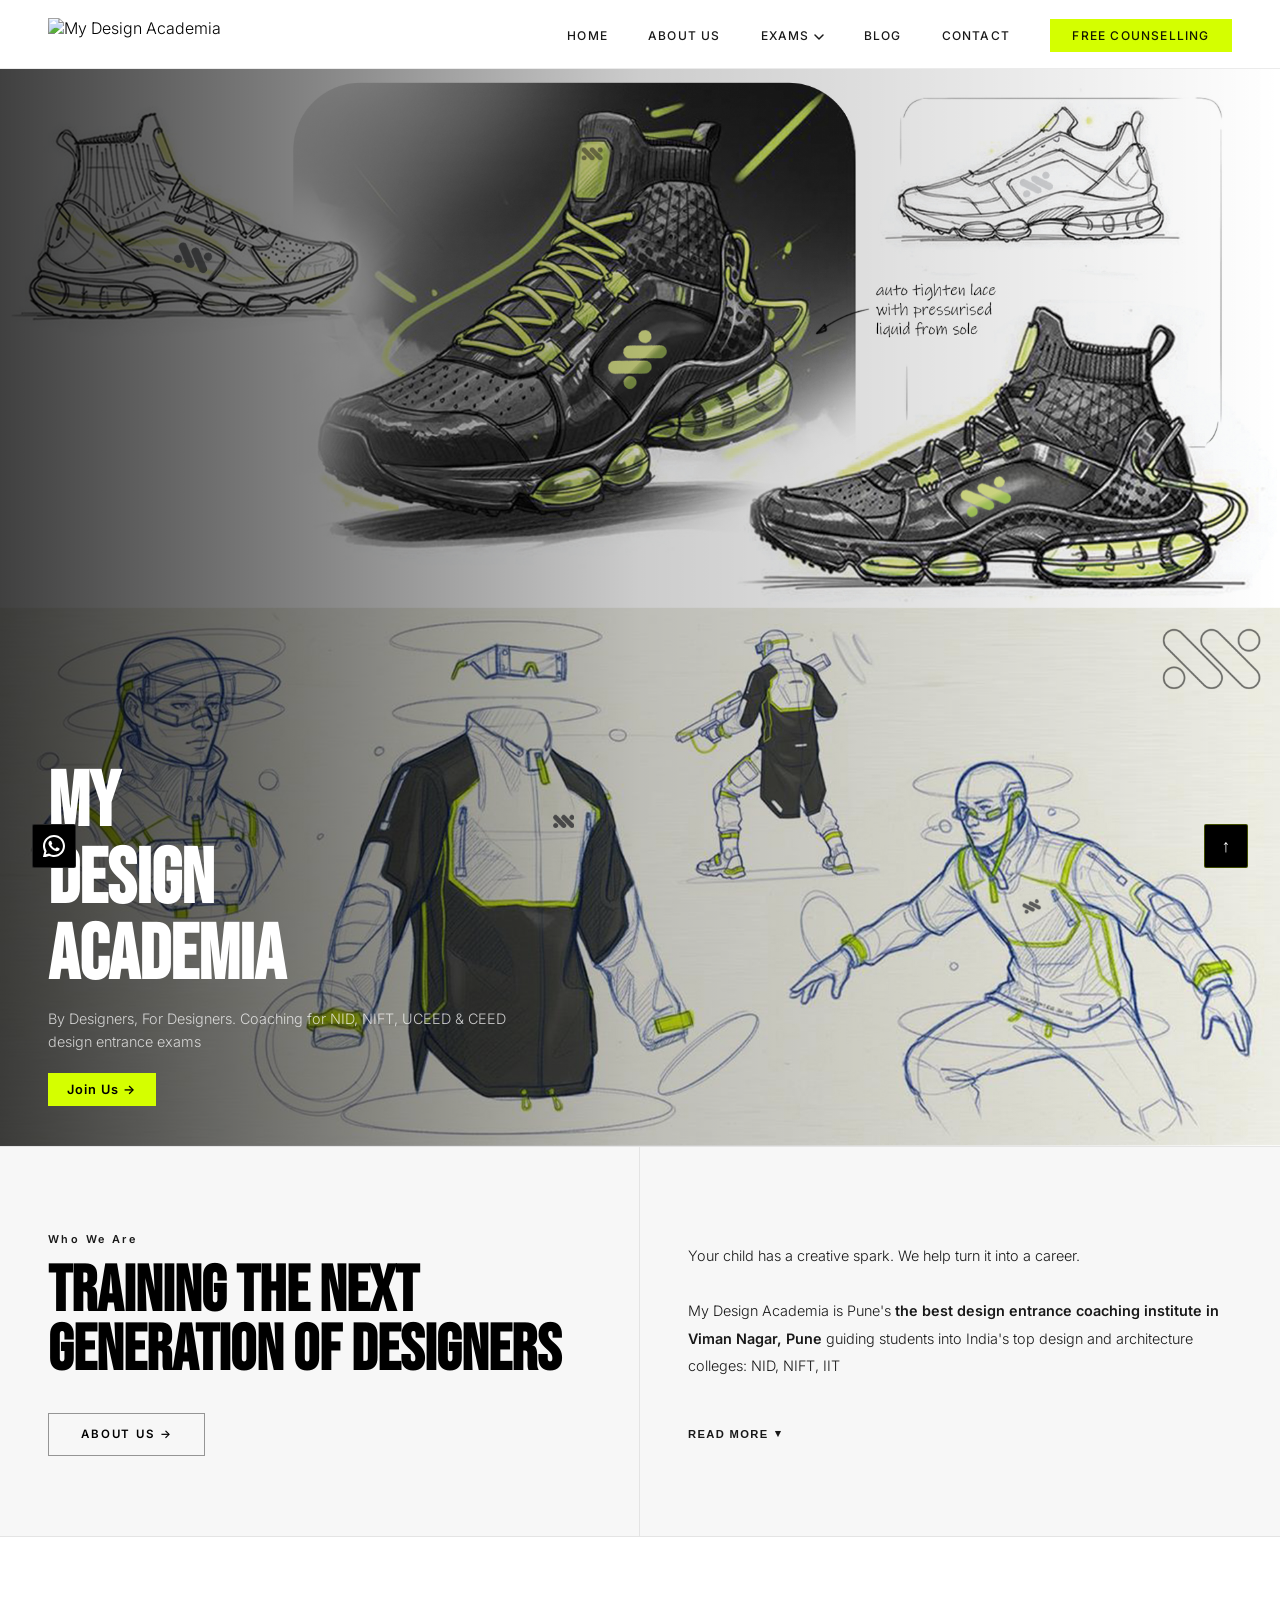
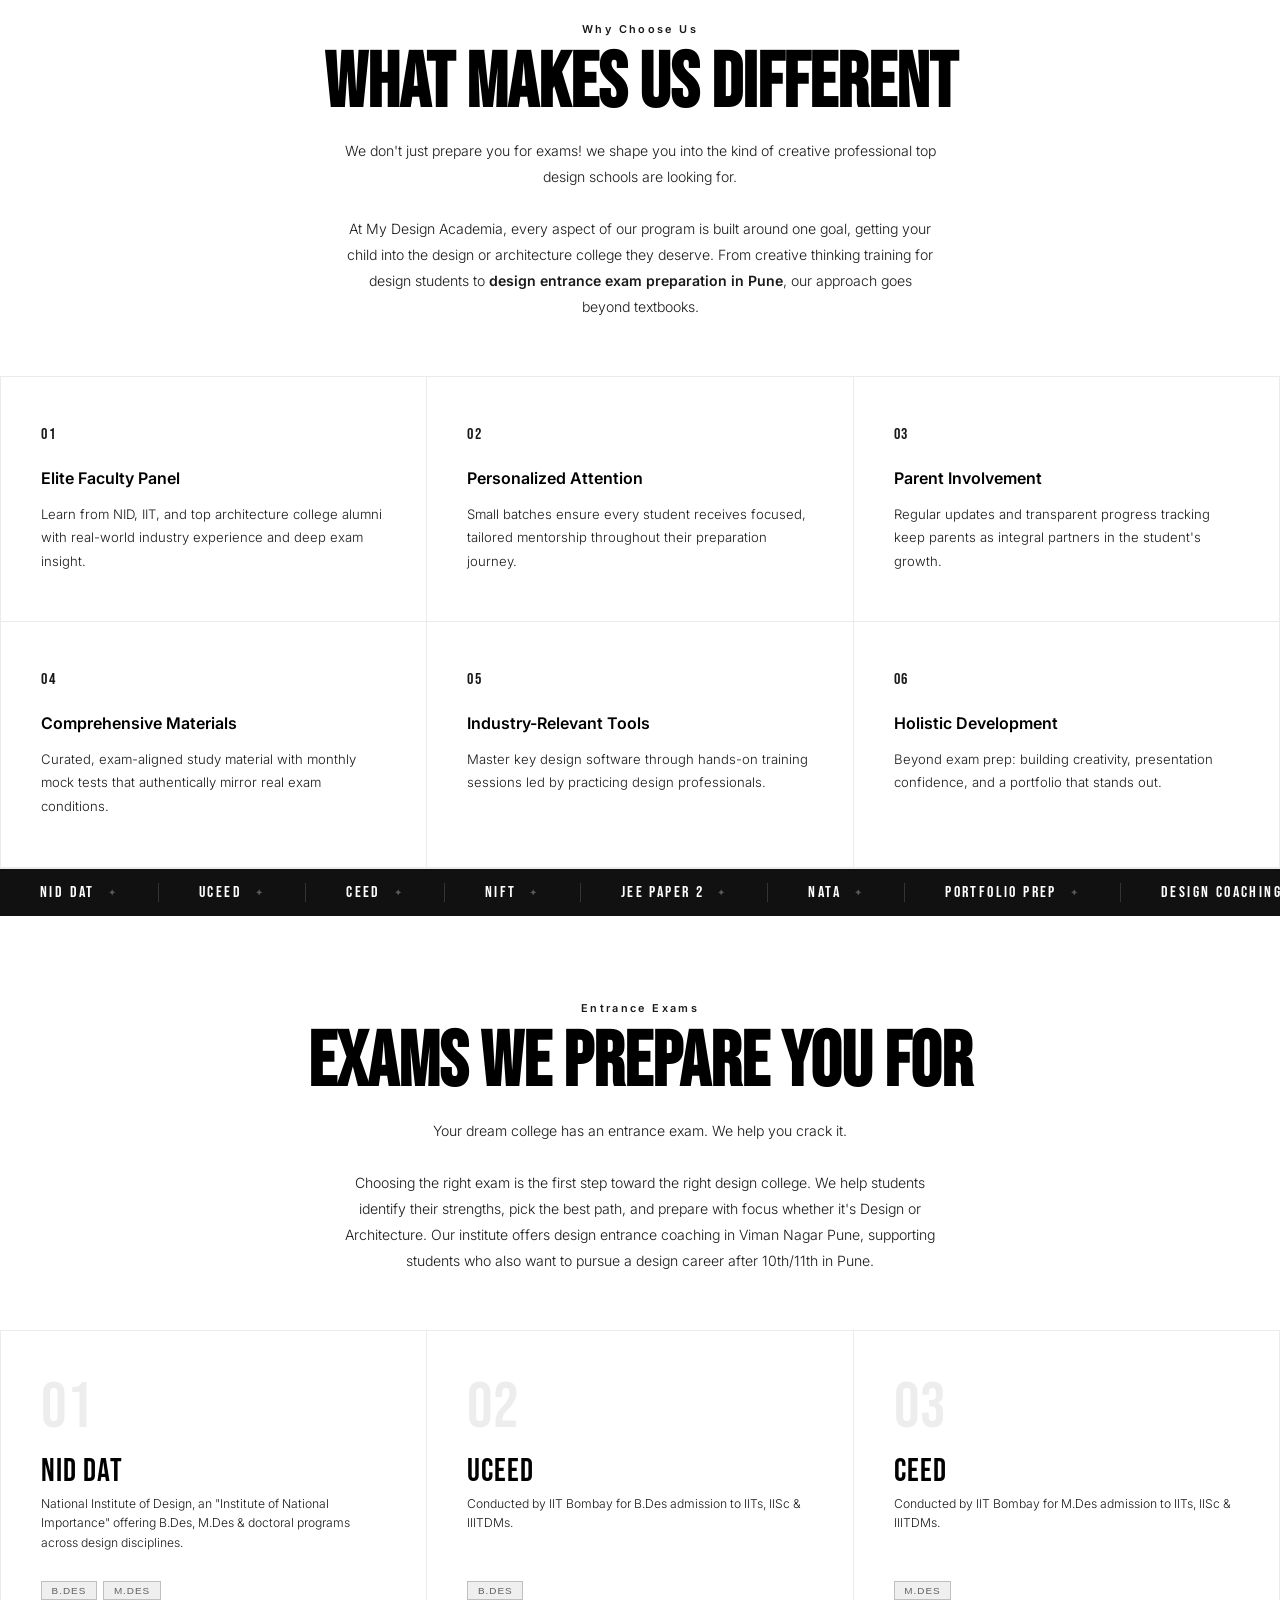
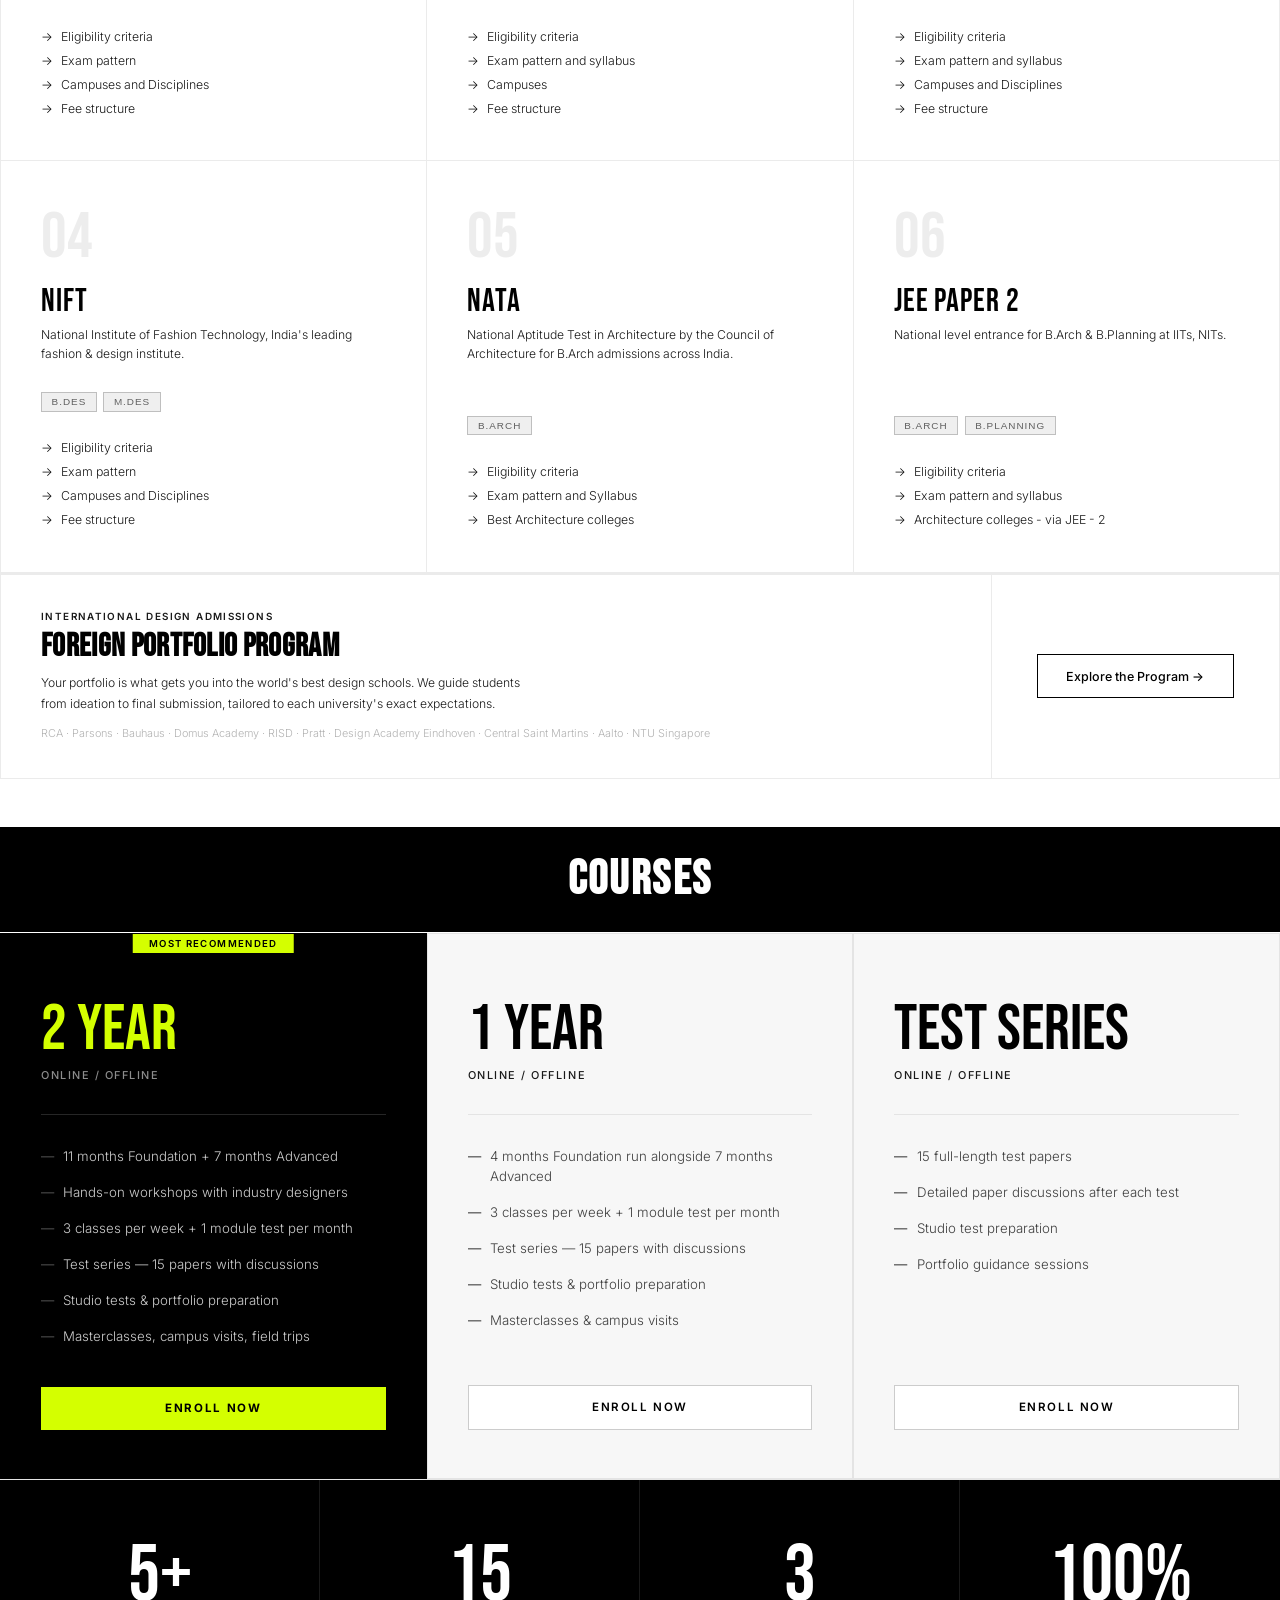
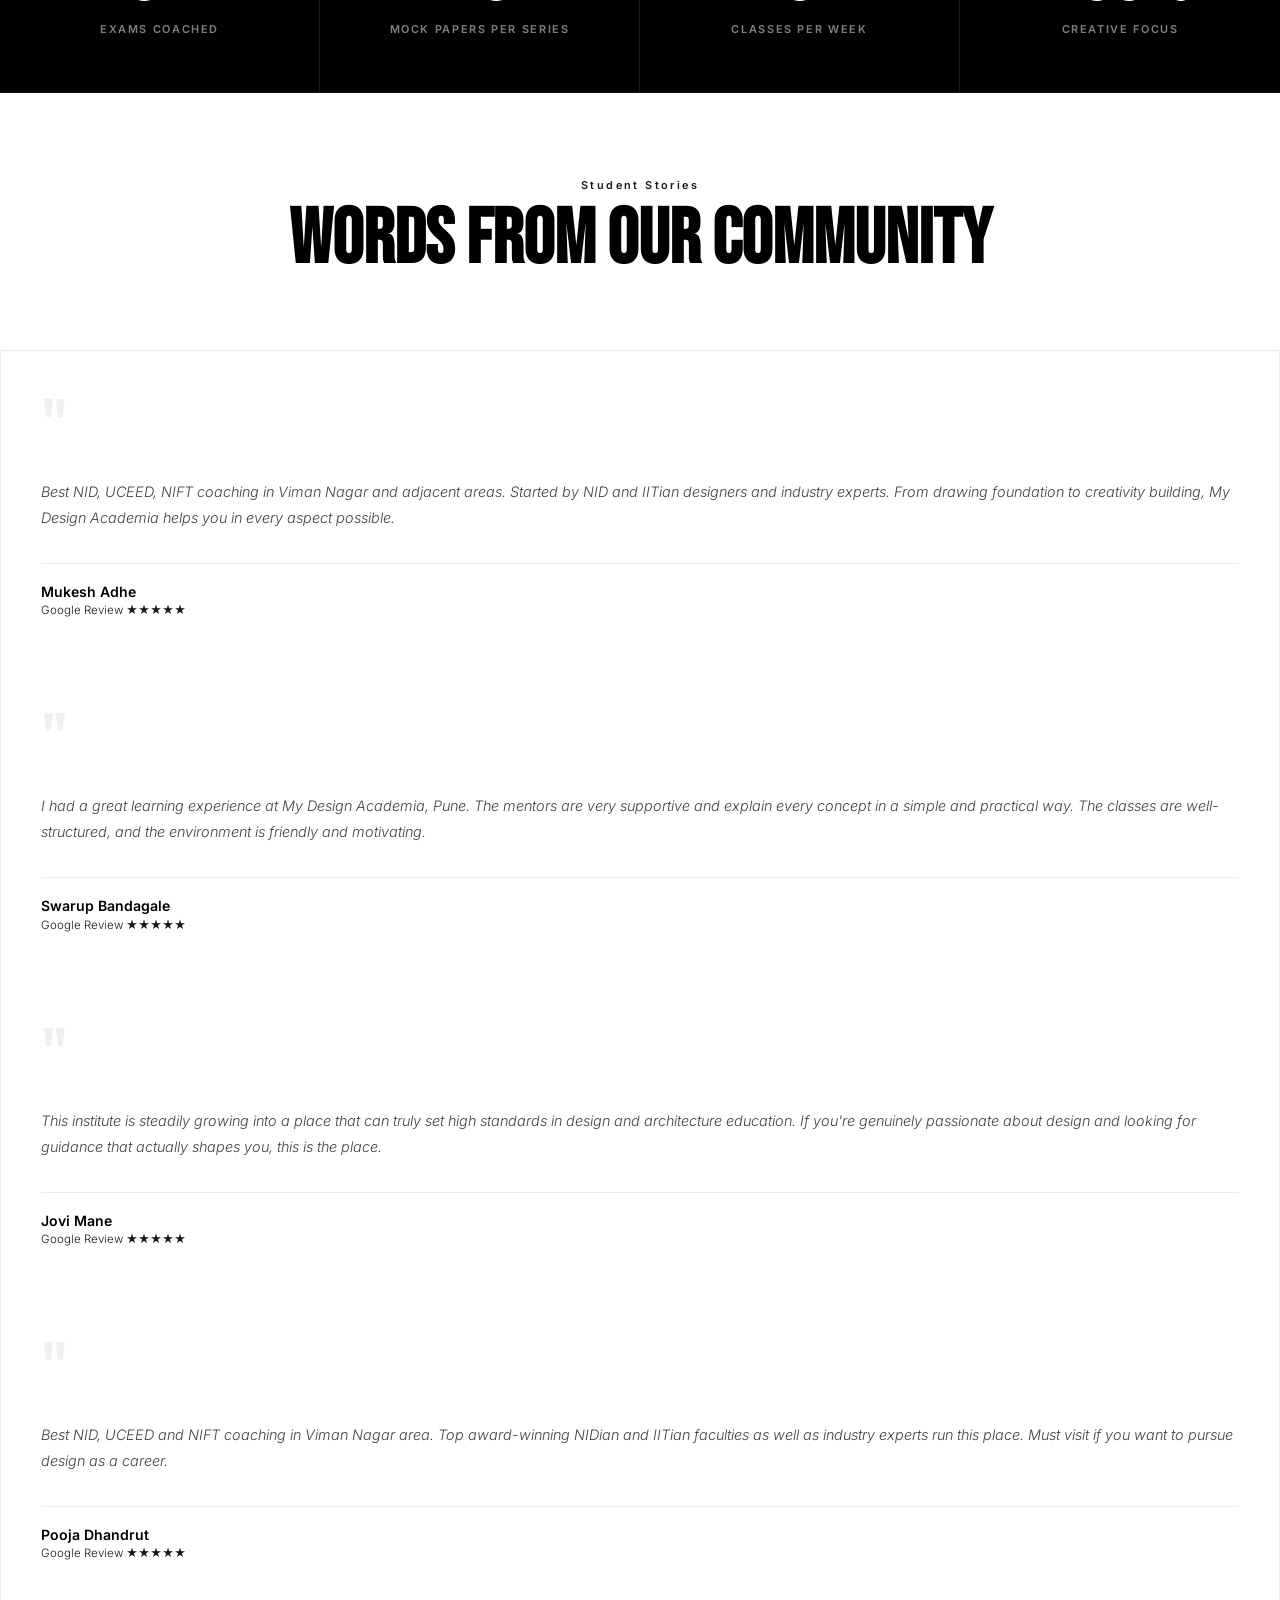
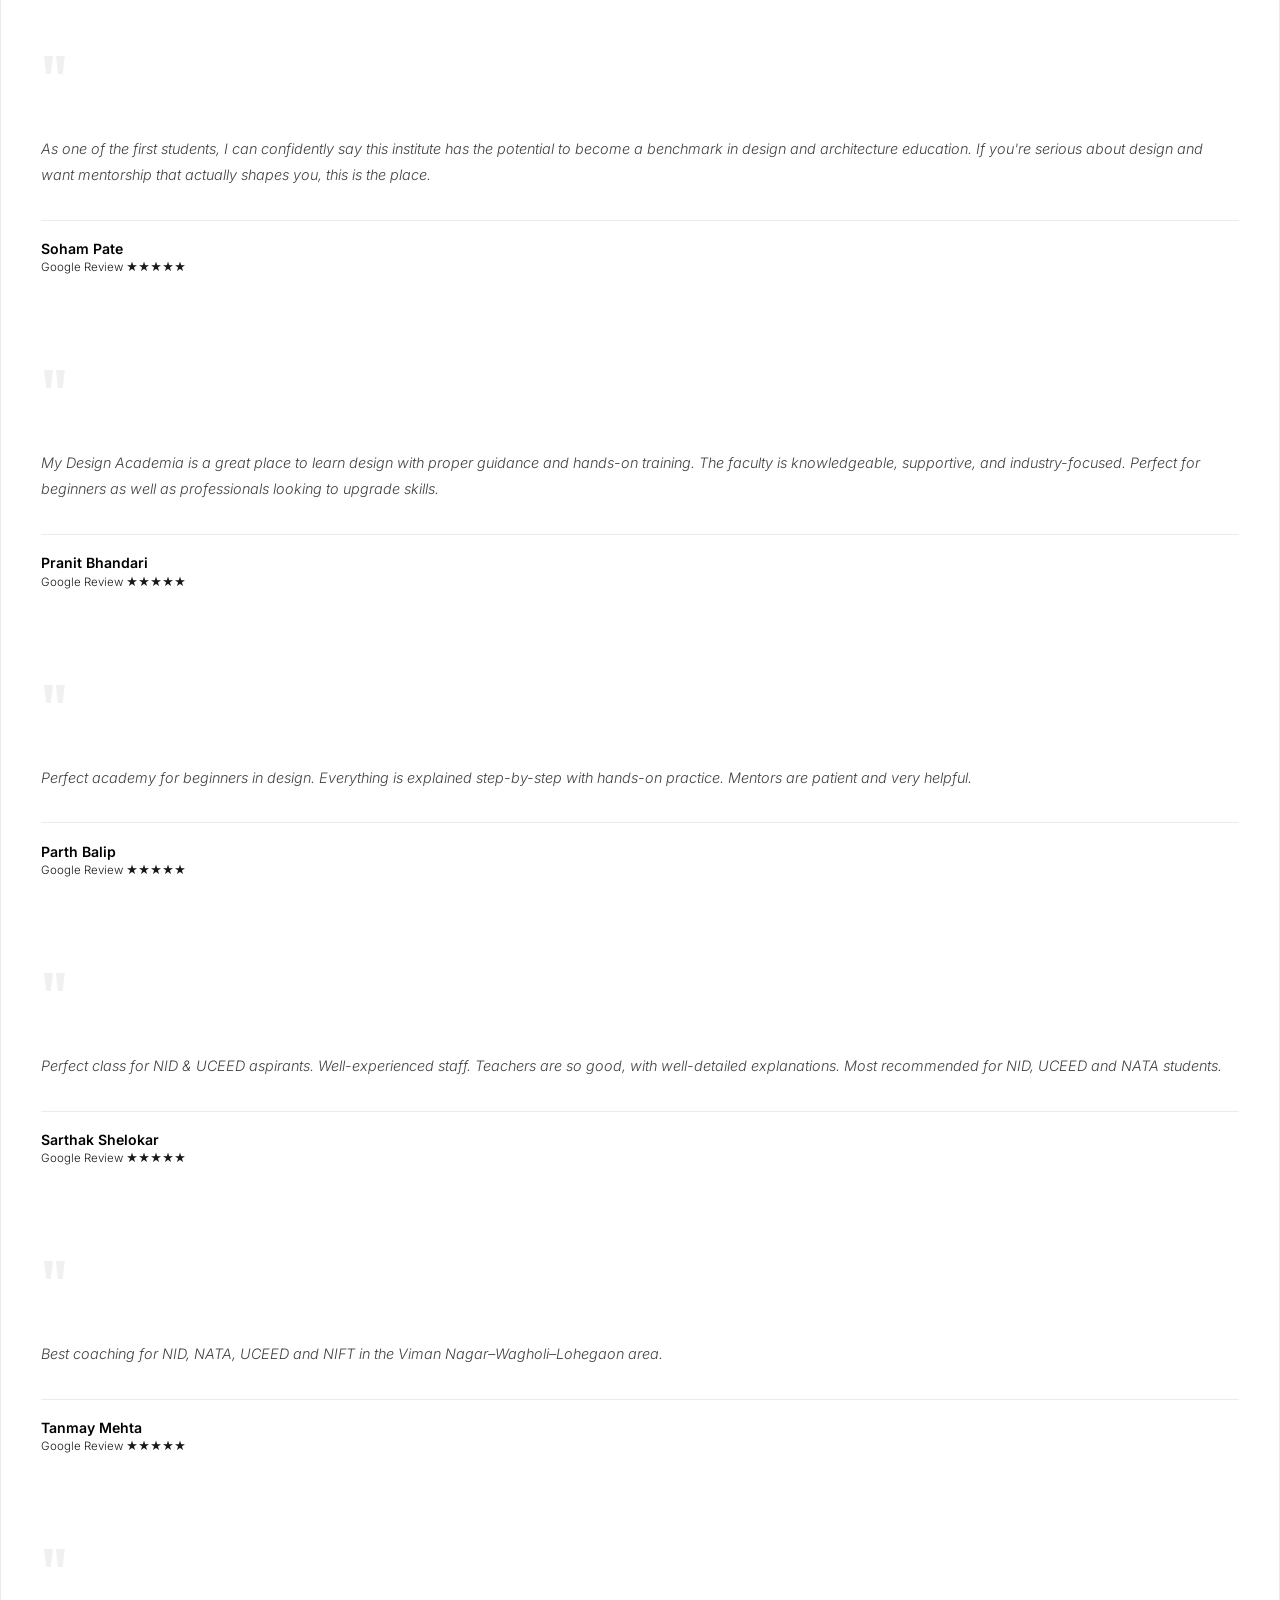
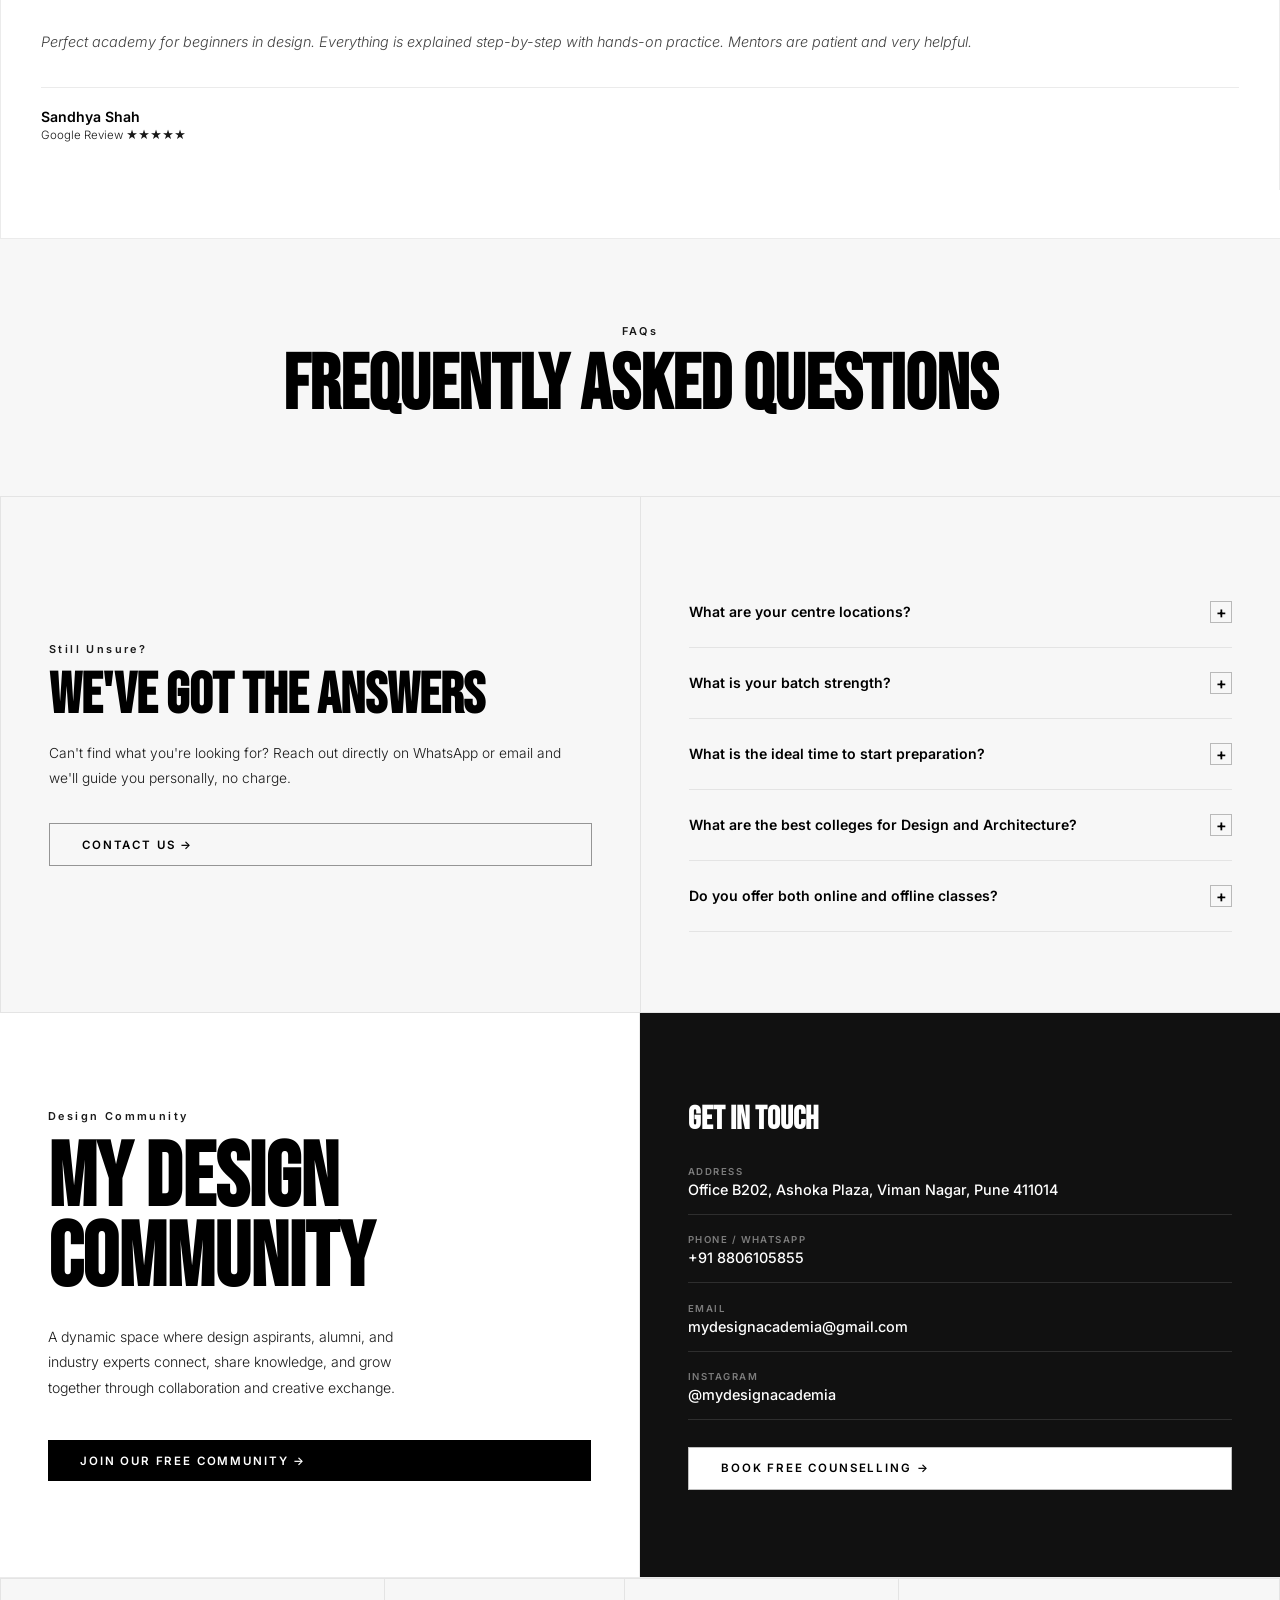
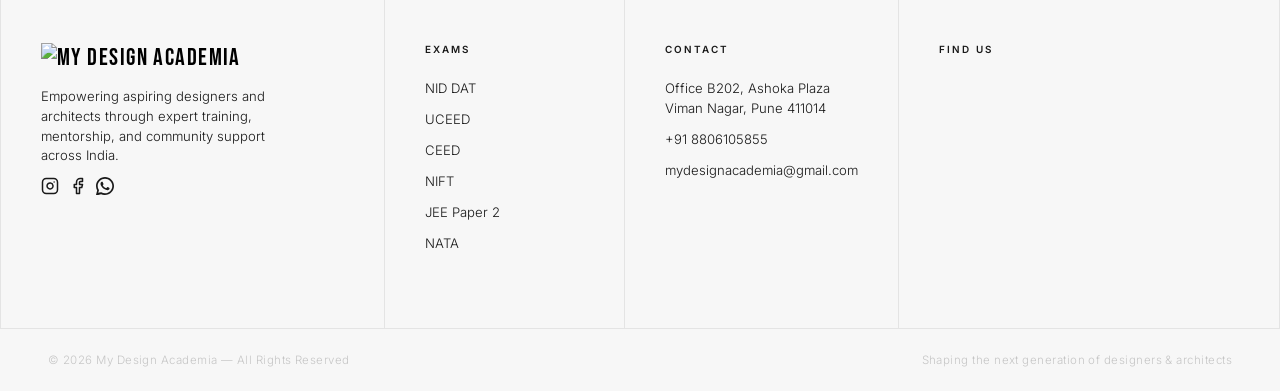
==== index.html @ 57989cbd "index page up" ====
<!doctype html>
<html lang="en">
  <head>
    <meta charset="UTF-8" />
    <meta name="viewport" content="width=device-width, initial-scale=1.0" />
    <title>My Design Academia</title>
    <link
      href="https://fonts.googleapis.com/css2?family=Bebas+Neue&family=Inter:wght@300;400;500;600&display=swap"
      rel="stylesheet"
    />
    <link rel="stylesheet" href="css/style.css?v=2" />
    <link
      rel="stylesheet"
      href="https://cdnjs.cloudflare.com/ajax/libs/Swiper/11.0.5/swiper-bundle.min.css"
    />
    <link rel="icon" href="favicon.ico" />
  </head>
  <body>
    <div id="header"></div>

    <div class="swiper mySwiper">
      <div class="swiper-overlay">
        <h2 class="slide-title">MY<br />DESIGN<br />ACADEMIA</h2>
        <p class="slide-desc">
          By Designers, For Designers. Coaching for NID, NIFT, UCEED & CEED
          design entrance exams
        </p>
        <a class="slide-link" href="contactus.html">Join Us →</a>
      </div>

      <div class="swiper-wrapper">
        <div class="swiper-slide">
          <img src="assets/images/sketches1.jpeg" alt="Slide 1" />
        </div>

        <div class="swiper-slide">
          <img src="assets/images/sketches2.jpeg" alt="Slide 2" />
        </div>

        <!-- <div class="swiper-slide">
        <img src="assets/images/Slide3.jpeg" alt="Slide 3" />
      </div>

      <div class="swiper-slide">
        <img src="assets/images/slider-1.png" alt="Slide 4" />
      </div>  -->
      </div>
    </div>
    <!-- ABOUT -->
    <div class="about-strip r">
      <div class="about-left">
        <span class="label">Who We Are</span>
        <h2>TRAINING THE NEXT GENERATION OF DESIGNERS</h2>
        <a class="btn btn-outline" href="about_us.html">About Us →</a>
      </div>
      <div class="about-right">
        <p>
          Your child has a creative spark. We help turn it into a career.<br /><br />
          My Design Academia is Pune's
          <b> the best design entrance coaching institute in Viman Nagar, Pune</b>
          guiding students into India's top design and architecture colleges:
          NID, NIFT, IIT
        </p>
        <div class="uc-collapse-body" id="index-about">
          <p>
            We understand that choosing a design career can feel confusing for
            both students and parents. That's why our training combines design
            aptitude training, sketching classes for design entrance, and
            creative thinking development, helping students build the confidence
            and skills required for top design colleges. Along with exam
            preparation, we also provide
            <b>portfolio preparation for design colleges</b> and personalized
            guidance to help students shape a successful design career.<br /><br />
            Our faculty are alumni who have personally cracked these exams and
            gone on to build real careers in the design industry. They don't
            just teach, they mentor, guide, and prepare your child for
            everything these exams demand.<br /><br />
          </p>
          <div class="about-bullets">
            <div class="about-bullet">
              Small batches for personalized guidance
            </div>
            <div class="about-bullet">
              Regular parent updates &amp; involvement
            </div>
            <div class="about-bullet">
              Campus visits, masterclasses &amp; field trips
            </div>
          </div>
        </div>
        <button
          class="uc-read-more-btn"
          onclick="indexToggle('index-about', this)"
        >
          Read More <span class="uc-arrow">▾</span>
        </button>
      </div>
    </div>

    <!-- WHY US -->
    <section id="why">
      <div class="sec-header r">
        <span class="label">Why Choose Us</span>
        <h2>WHAT MAKES US DIFFERENT</h2>
        <p>
          We don't just prepare you for exams! we shape you into the kind of
          creative professional top design schools are looking for.<br /><br />
          At My Design Academia, every aspect of our program is built around one
          goal, getting your child into the design or architecture college they
          deserve. From creative thinking training for design students to
          <b>design entrance exam preparation in Pune</b>, our approach goes
          beyond textbooks.
        </p>
      </div>

      <div class="why-grid r">
        <div class="why-item">
          <div class="why-num">01</div>
          <div class="why-title">Elite Faculty Panel</div>
          <div class="why-desc">
            Learn from NID, IIT, and top architecture college alumni with
            real-world industry experience and deep exam insight.
          </div>
        </div>
        <div class="why-item">
          <div class="why-num">02</div>
          <div class="why-title">Personalized Attention</div>
          <div class="why-desc">
            Small batches ensure every student receives focused, tailored
            mentorship throughout their preparation journey.
          </div>
        </div>
        <div class="why-item">
          <div class="why-num">03</div>
          <div class="why-title">Parent Involvement</div>
          <div class="why-desc">
            Regular updates and transparent progress tracking keep parents as
            integral partners in the student's growth.
          </div>
        </div>
        <div class="why-item">
          <div class="why-num">04</div>
          <div class="why-title">Comprehensive Materials</div>
          <div class="why-desc">
            Curated, exam-aligned study material with monthly mock tests that
            authentically mirror real exam conditions.
          </div>
        </div>
        <div class="why-item">
          <div class="why-num">05</div>
          <div class="why-title">Industry-Relevant Tools</div>
          <div class="why-desc">
            Master key design software through hands-on training sessions led by
            practicing design professionals.
          </div>
        </div>
        <div class="why-item">
          <div class="why-num">06</div>
          <div class="why-title">Holistic Development</div>
          <div class="why-desc">
            Beyond exam prep: building creativity, presentation confidence, and
            a portfolio that stands out.
          </div>
        </div>
      </div>
    </section>

    <!-- MARQUEE -->
    <div class="marquee-wrap">
      <div class="marquee-track">
        <div class="marquee-item">NID DAT <span>✦</span></div>
        <div class="marquee-item">UCEED <span>✦</span></div>
        <div class="marquee-item">CEED <span>✦</span></div>
        <div class="marquee-item">NIFT <span>✦</span></div>
        <div class="marquee-item">JEE PAPER 2 <span>✦</span></div>
        <div class="marquee-item">NATA <span>✦</span></div>
        <div class="marquee-item">PORTFOLIO PREP <span>✦</span></div>
        <div class="marquee-item">DESIGN COACHING <span>✦</span></div>
        <div class="marquee-item">NID DAT <span>✦</span></div>
        <div class="marquee-item">UCEED <span>✦</span></div>
        <div class="marquee-item">CEED <span>✦</span></div>
        <div class="marquee-item">NIFT <span>✦</span></div>
        <div class="marquee-item">JEE PAPER 2 <span>✦</span></div>
        <div class="marquee-item">NATA <span>✦</span></div>
        <div class="marquee-item">PORTFOLIO PREP <span>✦</span></div>
        <div class="marquee-item">DESIGN COACHING <span>✦</span></div>
      </div>
    </div>

    <!-- EXAMS -->
    <section id="exams">
      <div class="sec-header r">
        <span class="label">Entrance Exams</span>
        <h2>EXAMS WE PREPARE YOU FOR</h2>
        <p>
          Your dream college has an entrance exam. We help you crack it.
          <br /><br />
          Choosing the right exam is the first step toward the right design
          college. We help students identify their strengths, pick the best
          path, and prepare with focus whether it's Design or Architecture. Our
          institute offers design entrance coaching in Viman Nagar Pune,
          supporting students who also want to pursue a design career after
          10th/11th in Pune.
        </p>
      </div>

      <div class="exams-grid r">
        <a href="nid.html" class="exam-card">
          <div class="exam-num">01</div>
          <div class="exam-name">NID DAT</div>
          <div class="exam-full">
            National Institute of Design, an "Institute of National Importance"
            offering B.Des, M.Des &amp; doctoral programs across design
            disciplines.
          </div>
          <div class="exam-tags">
            <button
              id="btn-nid-bdes"
              class="exam-tag"
              onclick="goToNIDBDes(event)"
            >
              B.Des
            </button>
            <button
              id="btn-nid-mdes"
              class="exam-tag"
              onclick="goToNIDMDes(event)"
            >
              M.Des
            </button>
          </div>
          <div class="exam-links">
            <span class="exam-link">Eligibility criteria</span>
            <span class="exam-link">Exam pattern</span>
            <span class="exam-link">Campuses and Disciplines</span>
            <span class="exam-link">Fee structure</span>
          </div>
        </a>

        <a href="uceed.html" class="exam-card">
          <div class="exam-num">02</div>
          <div class="exam-name">UCEED</div>
          <div class="exam-full">
            Conducted by IIT Bombay for B.Des admission to IITs, IISc &amp;
            IIITDMs.
          </div>
          <div class="exam-tags">
            <!-- <button id="btn-uceed" class="exam-tag" onclick="goToUCEED(event)">
              UCEED
            </button> -->
            <button
              id="btn-uceed-bdes"
              class="exam-tag"
              onclick="goToUCEEDBDes(event)"
            >
              B.Des
            </button>
          </div>
          <div class="exam-links">
            <span class="exam-link">Eligibility criteria</span>
            <span class="exam-link">Exam pattern and syllabus</span>
            <span class="exam-link">Campuses</span>
            <span class="exam-link">Fee structure</span>
          </div>
        </a>

        <a href="ceed.html" class="exam-card">
          <div class="exam-num">03</div>
          <div class="exam-name">CEED</div>
          <div class="exam-full">
            Conducted by IIT Bombay for M.Des admission to IITs, IISc &amp;
            IIITDMs.
          </div>
          <div class="exam-tags">
            <!-- <button id="btn-ceed" class="exam-tag" onclick="goToCEED(event)">
              CEED
            </button> -->
            <button
              id="btn-ceed-mdes"
              class="exam-tag"
              onclick="goToCEEDMDes(event)"
            >
              M.Des
            </button>
          </div>
          <div class="exam-links">
            <span class="exam-link">Eligibility criteria</span>
            <span class="exam-link">Exam pattern and syllabus</span>
            <span class="exam-link">Campuses and Disciplines</span>
            <span class="exam-link">Fee structure</span>
          </div>
        </a>

        <a href="nift.html" class="exam-card">
          <div class="exam-num">04</div>
          <div class="exam-name">NIFT</div>
          <div class="exam-full">
            National Institute of Fashion Technology, India's leading fashion
            &amp; design institute.
          </div>
          <div class="exam-tags">
            <button
              id="btn-nift-bdes"
              class="exam-tag"
              onclick="goToNIFTBDes(event)"
            >
              B.Des
            </button>
            <button
              id="btn-nift-mdes"
              class="exam-tag"
              onclick="goToNIFTMDes(event)"
            >
              M.Des
            </button>
          </div>
          <div class="exam-links">
            <span class="exam-link">Eligibility criteria</span>
            <span class="exam-link">Exam pattern</span>
            <span class="exam-link">Campuses and Disciplines</span>
            <span class="exam-link">Fee structure</span>
          </div>
        </a>

        <a href="nata.html" class="exam-card">
          <div class="exam-num">05</div>
          <div class="exam-name">NATA</div>
          <div class="exam-full">
            National Aptitude Test in Architecture by the Council of
            Architecture for B.Arch admissions across India.
          </div>
          <div class="exam-tags">
            <button
              id="btn-nata-barch"
              class="exam-tag"
              onclick="goToNATABArch(event)"
            >
              B.Arch
            </button>
            <!-- <button id="btn-nata-coa" class="exam-tag" onclick="goToCOA(event)">
              Council of Architecture
            </button> -->
          </div>
          <div class="exam-links">
            <span class="exam-link">Eligibility criteria</span>
            <span class="exam-link">Exam pattern and Syllabus</span>
            <span class="exam-link">Best Architecture colleges</span>
          </div>
        </a>

        <a href="jee.html" class="exam-card">
          <div class="exam-num">06</div>
          <div class="exam-name">JEE PAPER 2</div>
          <div class="exam-full">
            National level entrance for B.Arch &amp; B.Planning at IITs, NITs.
          </div>
          <div class="exam-tags">
            <button
              id="btn-jee-barch"
              class="exam-tag"
              onclick="goToJEEBArch(event)"
            >
              B.Arch
            </button>
            <button
              id="btn-jee-bplanning"
              class="exam-tag"
              onclick="goToJEEBPlanning(event)"
            >
              B.Planning
            </button>
            <!-- <button
              id="btn-jee-colleges"
              class="exam-tag"
              onclick="goToJEE(event)"
            >
              IITs &amp; NITs
            </button> -->
          </div>
          <div class="exam-links">
            <span class="exam-link">Eligibility criteria</span>
            <span class="exam-link">Exam pattern and syllabus</span>
            <span class="exam-link">Architecture colleges - via JEE - 2</span>
          </div>
        </a>
      </div>
    </section>

    <!-- FOREIGN COLLEGES STRIP -->
    <div class="fc-strip r">
      <div class="fc-strip-inner">
        <div class="fc-strip-left">
          <span class="fc-eyebrow">International Design Admissions</span>
          <h3 class="fc-heading">Foreign Portfolio Program</h3>
          <p class="fc-body">
            Your portfolio is what gets you into the world's best design
            schools. We guide students from ideation to final submission,
            tailored to each university's exact expectations.
          </p>
          <p class="fc-dest-list">
            RCA · Parsons · Bauhaus · Domus Academy · RISD · Pratt · Design
            Academy Eindhoven · Central Saint Martins · Aalto · NTU Singapore
          </p>
        </div>
        <div class="fc-strip-right">
          <a class="fc-cta" href="fp.html"
            ><span>Explore the Program →</span></a
          >
        </div>
      </div>
    </div>

    <!-- COURSES -->
    <div class="courses-section-placeholder"></div>

    <!-- STATS BAR -->
    <div class="stats-bar r">
      <div class="stat-item">
        <span class="stat-num">5+</span
        ><span class="stat-label">Exams Coached</span>
      </div>
      <div class="stat-item">
        <span class="stat-num">15</span
        ><span class="stat-label">Mock Papers Per Series</span>
      </div>
      <div class="stat-item">
        <span class="stat-num">3</span
        ><span class="stat-label">Classes Per Week</span>
      </div>
      <div class="stat-item">
        <span class="stat-num">100%</span
        ><span class="stat-label">Creative Focus</span>
      </div>
    </div>

    <!-- TESTIMONIALS -->
    <section class="testimonials">
      <div class="sec-header r">
        <span class="label">Student Stories</span>
        <h2>WORDS FROM OUR COMMUNITY</h2>
      </div>
      <div class="swiper testimonialsSwiper">
        <div class="swiper-wrapper">
          <div class="swiper-slide">
            <div class="tcard">
              <div class="tcard-quote">"</div>
              <p class="tcard-text">
                Best NID, UCEED, NIFT coaching in Viman Nagar and adjacent
                areas. Started by NID and IITian designers and industry experts.
                From drawing foundation to creativity building, My Design
                Academia helps you in every aspect possible.
              </p>
              <div class="tcard-author">
                <div class="tcard-name">Mukesh Adhe</div>
                <div class="tcard-role">Google Review ★★★★★</div>
              </div>
            </div>
          </div>
          <div class="swiper-slide">
            <div class="tcard">
              <div class="tcard-quote">"</div>
              <p class="tcard-text">
                I had a great learning experience at My Design Academia, Pune.
                The mentors are very supportive and explain every concept in a
                simple and practical way. The classes are well-structured, and
                the environment is friendly and motivating.
              </p>
              <div class="tcard-author">
                <div class="tcard-name">Swarup Bandagale</div>
                <div class="tcard-role">Google Review ★★★★★</div>
              </div>
            </div>
          </div>
          <div class="swiper-slide">
            <div class="tcard">
              <div class="tcard-quote">"</div>
              <p class="tcard-text">
                This institute is steadily growing into a place that can truly
                set high standards in design and architecture education. If
                you're genuinely passionate about design and looking for
                guidance that actually shapes you, this is the place.
              </p>
              <div class="tcard-author">
                <div class="tcard-name">Jovi Mane</div>
                <div class="tcard-role">Google Review ★★★★★</div>
              </div>
            </div>
          </div>
          <div class="swiper-slide">
            <div class="tcard">
              <div class="tcard-quote">"</div>
              <p class="tcard-text">
                Best NID, UCEED and NIFT coaching in Viman Nagar area. Top
                award-winning NIDian and IITian faculties as well as industry
                experts run this place. Must visit if you want to pursue design
                as a career.
              </p>
              <div class="tcard-author">
                <div class="tcard-name">Pooja Dhandrut</div>
                <div class="tcard-role">Google Review ★★★★★</div>
              </div>
            </div>
          </div>
          <div class="swiper-slide">
            <div class="tcard">
              <div class="tcard-quote">"</div>
              <p class="tcard-text">
                As one of the first students, I can confidently say this
                institute has the potential to become a benchmark in design and
                architecture education. If you're serious about design and want
                mentorship that actually shapes you, this is the place.
              </p>
              <div class="tcard-author">
                <div class="tcard-name">Soham Pate</div>
                <div class="tcard-role">Google Review ★★★★★</div>
              </div>
            </div>
          </div>
          <div class="swiper-slide">
            <div class="tcard">
              <div class="tcard-quote">"</div>
              <p class="tcard-text">
                My Design Academia is a great place to learn design with proper
                guidance and hands-on training. The faculty is knowledgeable,
                supportive, and industry-focused. Perfect for beginners as well
                as professionals looking to upgrade skills.
              </p>
              <div class="tcard-author">
                <div class="tcard-name">Pranit Bhandari</div>
                <div class="tcard-role">Google Review ★★★★★</div>
              </div>
            </div>
          </div>
          <div class="swiper-slide">
            <div class="tcard">
              <div class="tcard-quote">"</div>
              <p class="tcard-text">
                Perfect academy for beginners in design. Everything is explained
                step-by-step with hands-on practice. Mentors are patient and
                very helpful.
              </p>
              <div class="tcard-author">
                <div class="tcard-name">Parth Balip</div>
                <div class="tcard-role">Google Review ★★★★★</div>
              </div>
            </div>
          </div>
          <div class="swiper-slide">
            <div class="tcard">
              <div class="tcard-quote">"</div>
              <p class="tcard-text">
                Perfect class for NID &amp; UCEED aspirants. Well-experienced
                staff. Teachers are so good, with well-detailed explanations.
                Most recommended for NID, UCEED and NATA students.
              </p>
              <div class="tcard-author">
                <div class="tcard-name">Sarthak Shelokar</div>
                <div class="tcard-role">Google Review ★★★★★</div>
              </div>
            </div>
          </div>
          <div class="swiper-slide">
            <div class="tcard">
              <div class="tcard-quote">"</div>
              <p class="tcard-text">
                Best coaching for NID, NATA, UCEED and NIFT in the Viman
                Nagar–Wagholi–Lohegaon area.
              </p>
              <div class="tcard-author">
                <div class="tcard-name">Tanmay Mehta</div>
                <div class="tcard-role">Google Review ★★★★★</div>
              </div>
            </div>
          </div>
          <div class="swiper-slide">
            <div class="tcard">
              <div class="tcard-quote">"</div>
              <p class="tcard-text">
                Perfect academy for beginners in design. Everything is explained
                step-by-step with hands-on practice. Mentors are patient and
                very helpful.
              </p>
              <div class="tcard-author">
                <div class="tcard-name">Sandhya Shah</div>
                <div class="tcard-role">Google Review ★★★★★</div>
              </div>
            </div>
          </div>
        </div>
        <div class="swiper-pagination testimonials-pagination"></div>
      </div>
    </section>

    <!-- FAQ -->
    <section id="faq">
      <div class="sec-header r">
        <span class="label">FAQs</span>
        <h2>FREQUENTLY ASKED QUESTIONS</h2>
      </div>
      <div class="faq-wrap r">
        <div class="faq-left">
          <span class="label">Still Unsure?</span>
          <h2>WE'VE GOT THE ANSWERS</h2>
          <p>
            Can't find what you're looking for? Reach out directly on WhatsApp
            or email and we'll guide you personally, no charge.
          </p>
          <a class="btn btn-outline" href="contactus.html">Contact Us →</a>
        </div>
        <div class="faq-right">
          <div class="faq-item" onclick="this.classList.toggle('open')">
            <div class="faq-q">
              What are your centre locations?
              <div class="faq-plus">+</div>
            </div>
            <div class="faq-a">
              Office B202, 2nd Floor, Ashoka Plaza, Viman Nagar, Pune 411014. We
              also offer fully online classes for students across India.
            </div>
          </div>
          <div class="faq-item" onclick="this.classList.toggle('open')">
            <div class="faq-q">
              What is your batch strength?
              <div class="faq-plus">+</div>
            </div>
            <div class="faq-a">
              We keep batches small so every student receives focused,
              personalized attention and mentorship from our faculty throughout
              the course.
            </div>
          </div>
          <div class="faq-item" onclick="this.classList.toggle('open')">
            <div class="faq-q">
              What is the ideal time to start preparation?
              <div class="faq-plus">+</div>
            </div>
            <div class="faq-a">
              Start as early as Class 10 or 11 for thorough preparation. Our
              1-year and Test Series programs are also effective for Class 12
              students and graduates.
            </div>
          </div>
          <div class="faq-item" onclick="this.classList.toggle('open')">
            <div class="faq-q">
              What are the best colleges for Design and Architecture?
              <div class="faq-plus">+</div>
            </div>
            <div class="faq-a">
              Design: NID Ahmedabad, IIT Bombay, IIT Delhi, NIFT. Architecture:
              IIT Roorkee, SPA Delhi, CEPT Ahmedabad, NIT Trichy are among the
              most prestigious.
            </div>
          </div>
          <div class="faq-item" onclick="this.classList.toggle('open')">
            <div class="faq-q">
              Do you offer both online and offline classes?
              <div class="faq-plus">+</div>
            </div>
            <div class="faq-a">
              Yes, all courses are available in both formats. Offline at our
              Viman Nagar, Pune centre. Online available for students across
              India.
            </div>
          </div>
        </div>
      </div>
    </section>

    <!-- COMMUNITY -->
    <div class="community">
      <div class="community-left r">
        <span class="label">Design Community</span>
        <h2>MY DESIGN COMMUNITY</h2>
        <p>
          A dynamic space where design aspirants, alumni, and industry experts
          connect, share knowledge, and grow together through collaboration and
          creative exchange.
        </p>
        <a class="btn btn-white" href="https://ig.me/j/AbYFoEu1ePmelvRu/"
          >Join Our Free Community →</a
        >
      </div>

      <div class="community-right r">
        <h3>GET IN TOUCH</h3>
        <div class="contact-row">
          <div class="contact-lbl">Address</div>
          <div class="contact-val">
            Office B202, Ashoka Plaza, Viman Nagar, Pune 411014
          </div>
        </div>
        <div class="contact-row">
          <div class="contact-lbl">Phone / WhatsApp</div>
          <div class="contact-val">
            <a href="https://wa.me/918806105855">+91 8806105855</a>
          </div>
        </div>
        <div class="contact-row">
          <div class="contact-lbl">Email</div>
          <div class="contact-val">
            <a href="mailto:mydesignacademia@gmail.com" class="__cf_email__">
              mydesignacademia@gmail.com</a
            >
          </div>
        </div>
        <div class="contact-row">
          <div class="contact-lbl">Instagram</div>
          <div class="contact-val">
            <a href="https://instagram.com/mydesignacademia"
              >@mydesignacademia</a
            >
          </div>
        </div>
        <a
          class="btn btn-black"
          style="margin-top: 0.5rem"
          href="contactus.html?course=counselling#form"
          >Book Free Counselling →</a
        >
      </div>
    </div>

    <div id="footer"></div>

    <script src="js/injector.js"></script>

    <script src="js/script.js"></script>
    <script src="https://cdnjs.cloudflare.com/ajax/libs/Swiper/11.0.5/swiper-bundle.min.js"></script>
    <script>
      const testimonialsSwiper = new Swiper(".testimonialsSwiper", {
        loop: true,
        slidesPerView: 3,
        spaceBetween: 0,
        autoplay: { delay: 4000, disableOnInteraction: false },
        pagination: { el: ".testimonials-pagination", clickable: true },
        breakpoints: {
          0: { slidesPerView: 1 },
          768: { slidesPerView: 2 },
          1024: { slidesPerView: 3 },
        },
      });
      const swiper = new Swiper(".mySwiper", {
        loop: true,
        autoplay: {
          delay: 3000,
          disableOnInteraction: false,
        },
        navigation: {
          prevEl: ".swiper-button-prev",
          nextEl: ".swiper-button-next",
        },
        pagination: {
          el: ".swiper-pagination",
          clickable: true,
        },
      });
    </script>
  </body>
</html>
---- css/style.css ----
:root {
  --bg: #ffffff;
  --bg2: #f7f7f7;
  --bg3: #eeeeee;
  --border: rgba(0, 0, 0, 0.08);
  --white: #000000;
  --muted: rgba(0, 0, 0, 0.9);
  --mid: rgba(0, 0, 0, 0.75);
}
input,
textarea,
select {
  -webkit-user-select: text;
  -moz-user-select: text;
  user-select: text;
}
*,
*::before,
*::after {
  margin: 0;
  padding: 0;
  box-sizing: border-box;
}

html {
  scroll-behavior: smooth;
}
body {
  background: var(--bg);
  color: var(--white);
  padding-top: 68px;
  font-family: "Inter", sans-serif;
  font-weight: 300;
  overflow-x: hidden;
  -webkit-user-select: none;
  -moz-user-select: none;
  user-select: none;
}
img {
  -webkit-user-drag: none;
  pointer-events: none;
}
a {
  text-decoration: none;
  color: inherit;
}
b {
  font-weight: 600;
  /* color: var(--mid) */
}
th {
  padding: 5px;
}
.label {
  font-size: 0.68rem;
  font-weight: 600;
  letter-spacing: 0.22em;
  color: var(--muted);
}
.btn {
  display: inline-block;
  font-family: "Inter", sans-serif;
  font-weight: 600;
  font-size: 0.72rem;
  letter-spacing: 0.16em;
  text-transform: uppercase;
  padding: 0.85rem 2rem;
  cursor: pointer;
  transition: all 0.2s;
}
.btn-white {
  background: #000;
  color: #fff;
}
.btn-white:hover {
  background: #333;
  color: #fff;
}
.btn-outline {
  border: 1px solid rgba(0, 0, 0, 0.4);
  color: #000;
}
.btn-outline:hover {
  background: #000;
  color: #fff;
}
.btn-black {
  background: #fff;
  color: #000;
  border: 1px solid rgba(0, 0, 0, 0.25);
}
.btn-black:hover {
  background: #000;
  color: #fff;
}

/* TOPBAR */

/* NAV */
header {
  position: fixed;
  top: 0;
  left: 0;
  right: 0;
  z-index: 100;
  background: var(--bg);
  border-bottom: 1px solid var(--border);
}
nav {
  display: flex;
  align-items: center;
  justify-content: space-between;
  padding: 0 3rem;
  height: 68px;
}
.nav-logo {
  display: flex;
  align-items: center;
}
.nav-links {
  display: flex;
  align-items: center;
  gap: 2.5rem;
  list-style: none;
}
.nav-links a {
  font-size: 0.75rem;
  font-weight: 500;
  letter-spacing: 0.1em;
  text-transform: uppercase;
  color: var(--muted);
  transition: color 0.2s;
}
.nav-links a:hover {
  color: #000;
}
.nav-cta {
  background: #d4ff00;
  color: #fff;
  padding: 0.55rem 1.4rem;
  font-size: 0.7rem;
  font-weight: 600;
  letter-spacing: 0.12em;
  text-transform: uppercase;
  transition: background 0.2s;
}
.nav-cta:hover {
  background: #333;
  color: #d4ff00 !important;
}
/* MOBILE */
@media (max-width: 960px) {
  nav {
    padding: 0 1.5rem;
  }

  .nav-links {
    display: none;
    position: fixed;
    top: 68px;
    left: 0;
    right: 0;
    background: var(--bg);
    border-bottom: 1px solid var(--border);
    flex-direction: column;
    align-items: flex-start;
    gap: 0;
    padding: 0.5rem 1.5rem 1.5rem;
    z-index: 99;
    box-shadow: 0 8px 24px rgba(0, 0, 0, 0.08);
  }

  .nav-links.open {
    display: flex;
  }

  .nav-links li {
    width: 100%;
  }

  .nav-links li a {
    display: block;
    padding: 0.85rem 0;
    border-bottom: 1px solid rgba(0, 0, 0, 0.06);
    color: var(--muted);
  }

  .nav-links li:last-child a {
    border-bottom: none;
  }

  .nav-cta {
    margin-top: 0.5rem;
    display: inline-block;
    padding: 13px !important;
    width: 170px;
  }

  /* Mobile dropdown */

  .dropdown {
    position: static;
    box-shadow: none;
    border: none;
    border-left: 2px solid rgba(0, 0, 0, 0.08);
    margin-left: 1rem;
    transform: none;
    min-width: unset;
  }

  .dropdown::before {
    display: none;
  }
}

/* HERO */

/* MARQUEE — white bar with black text */
.marquee-wrap {
  background: #111;
  overflow: hidden;
  padding: 0.9rem 0;
}
.marquee-track {
  display: flex;
  animation: marquee 25s linear infinite;
  white-space: nowrap;
}
.marquee-item {
  font-family: "Bebas Neue", sans-serif;
  font-size: 1rem;
  letter-spacing: 0.15em;
  color: #fff;
  padding: 0 2.5rem;
  border-right: 1px solid rgba(255, 255, 255, 0.15);
  display: flex;
  align-items: center;
  gap: 0.8rem;
}
.marquee-item span {
  opacity: 0.3;
  font-size: 0.6rem;
}
@keyframes marquee {
  from {
    transform: translateX(0);
  }
  to {
    transform: translateX(-50%);
  }
}

/* ABOUT STRIP */
.about-strip {
  background: var(--bg2);
  border-top: 1px solid var(--border);
  border-bottom: 1px solid var(--border);
  display: grid;
  grid-template-columns: 1fr 1fr;
}
.about-left {
  padding: 5rem 3rem;
  border-right: 1px solid var(--border);
}
.about-left h2 {
  font-family: "Bebas Neue", sans-serif;
  font-size: clamp(3rem, 5vw, 5rem);
  line-height: 0.92;
  margin: 1rem 0 2rem;
}
.about-right {
  padding: 5rem 3rem;
  display: flex;
  flex-direction: column;
  gap: 1.5rem;
  justify-content: center;
}
.about-right p {
  font-size: 0.9rem;
  line-height: 1.9;
  color: var(--muted);
}
.about-bullets {
  display: flex;
  flex-direction: column;
  gap: 0.8rem;
}
.about-bullet {
  display: flex;
  align-items: center;
  gap: 1rem;
  font-size: 0.82rem;
  color: var(--mid);
}
.about-bullet::before {
  content: "—";
  color: #000;
}

/* SECTION HEADER */
.sec-header {
  text-align: center;
  padding: 5rem 3rem 3.5rem;
  border-bottom: 1px solid var(--border);
}
.sec-header h2 {
  font-family: "Bebas Neue", sans-serif;
  font-size: clamp(3rem, 6vw, 6rem);
  line-height: 0.9;
  margin: 0.8rem 0 1.2rem;
}
.sec-header p {
  font-size: 0.88rem;
  color: var(--muted);
  /* max-width: 500px; */
  width: 50%;
  margin: 0 auto;
  line-height: 1.85;
}

@media (max-width: 600px) {
  .sec-header p {
    width: 95%;
  }
}

/* EXAMS */
#exams {
  background: var(--bg);
  border-bottom: 1px solid var(--border);
}
.exams-grid {
  display: grid;
  grid-template-columns: repeat(3, 1fr);
  border-left: 1px solid var(--border);
}
.exam-card {
  border-right: 1px solid var(--border);
  border-bottom: 1px solid var(--border);
  padding: 2.8rem 2.5rem;
  position: relative;
  transition: background 0.25s;
  display: flex;
  flex-direction: column;
}
.exam-card:hover {
  background: var(--bg3);
}
.exam-card::after {
  content: "";
  position: absolute;
  top: 0;
  left: 0;
  width: 0;
  height: 2px;
  background: #d4ff00;
  transition: width 0.3s ease;
}
.exam-card:hover::after {
  width: 100%;
}
.exam-num {
  font-family: "Bebas Neue", sans-serif;
  font-size: 4rem;
  color: rgba(0, 0, 0, 0.07);
  line-height: 1;
  margin-bottom: 1rem;
}
.exam-name {
  font-family: "Bebas Neue", sans-serif;
  font-size: 2rem;
  letter-spacing: 0.03em;
  margin-bottom: 0.4rem;
  line-height: 1;
}
.exam-full {
  font-size: 0.76rem;
  color: var(--muted);
  margin-bottom: 1.8rem;
  line-height: 1.6;
  flex: 1;
}
.exam-tags {
  display: flex;
  flex-wrap: wrap;
  gap: 0.4rem;
  margin-bottom: 1.8rem;
}
.exam-tag {
  border: 1px solid rgba(0, 0, 0, 0.2);
  color: rgba(0, 0, 0, 0.6);
  padding: 0.2rem 0.6rem;
  font-size: 0.62rem;
  letter-spacing: 0.1em;
  text-transform: uppercase;
  font-weight: 500;
}
.exam-links {
  display: flex;
  flex-direction: column;
  gap: 0.55rem;
}
.exam-link {
  font-size: 0.77rem;
  color: var(--muted);
  display: flex;
  align-items: center;
  gap: 0.5rem;
  transition: color 0.2s;
}
.exam-link::before {
  content: "→";
  color: #000;
}
.exam-link:hover {
  color: #000;
}

/* COURSES */
#courses {
  background: var(--bg2);
}
.courses-grid {
  display: grid;
  grid-template-columns: repeat(3, 1fr);
  border-bottom: 1px solid var(--border);
}
.course-card {
  border: 1px solid var(--border);
  padding: 3rem 2.5rem;
  display: flex;
  flex-direction: column;
  position: relative;
}
.course-card.featured {
  background: #000;
  color: #fff;
}
.course-rec {
  position: absolute;
  top: 0;
  left: 50%;
  transform: translateX(-50%);
  background: #d4ff00;
  color: #000;
  font-size: 0.6rem;
  font-weight: 600;
  letter-spacing: 0.14em;
  text-transform: uppercase;
  padding: 0.25rem 1rem;
  white-space: nowrap;
}
.course-duration {
  font-family: "Bebas Neue", sans-serif;
  font-size: 4rem;
  line-height: 1;
  margin-bottom: 0.4rem;
  padding-top: 1rem;
}
.course-type {
  font-size: 0.68rem;
  font-weight: 500;
  letter-spacing: 0.14em;
  text-transform: uppercase;
  color: var(--muted);
  margin-bottom: 2rem;
}
.course-card.featured .course-type {
  color: rgba(255, 255, 255, 0.55);
}
.course-divider {
  height: 1px;
  background: var(--border);
  margin-bottom: 2rem;
}
.course-card.featured .course-divider {
  background: rgba(255, 255, 255, 0.15);
}
.course-features {
  list-style: none;
  flex: 1;
  display: flex;
  flex-direction: column;
  gap: 1rem;
  margin-bottom: 2.5rem;
}
.course-features li {
  font-size: 0.83rem;
  line-height: 1.5;
  padding-left: 1.4rem;
  position: relative;
  color: var(--mid);
}
.course-card.featured .course-features li {
  color: rgba(255, 255, 255, 0.8);
}
.course-features li::before {
  content: "—";
  position: absolute;
  left: 0;
  color: #000;
}
.course-card.featured .course-features li::before {
  color: rgba(255, 255, 255, 0.4);
}
.course-btn {
  display: block;
  text-align: center;
  padding: 0.9rem;
  font-size: 0.72rem;
  font-weight: 600;
  letter-spacing: 0.14em;
  text-transform: uppercase;
  background: var(--bg);
  color: #000;
  border: 1px solid rgba(0, 0, 0, 0.2);
  transition: all 0.2s;
  cursor: pointer;
}
.course-btn:hover {
  background: #000;
  color: #fff;
}
.course-card.featured .course-btn {
  background: #d4ff00;
  color: #000;
  border: none;
  font-weight: 700;
}
.sec-dark-heading {
  font-family: "Bebas Neue", sans-serif;
  font-size: clamp(2rem, 4vw, 3rem);
  letter-spacing: 0.05em;
  background: #000;
  color: #fff;
  text-align: center;
  padding: 1.5rem 2rem;
  margin: 0;
  border-bottom: 1px solid var(--bg);
}

/* STATS BAR */
.stats-bar {
  background: #000;
  color: #fff;
  display: grid;
  grid-template-columns: repeat(4, 1fr);
  border-bottom: 1px solid rgba(255, 255, 255, 0.08);
}
.stat-item {
  padding: 3.5rem 2rem;
  text-align: center;
  border-right: 1px solid rgba(255, 255, 255, 0.1);
}
.stat-item:last-child {
  border-right: none;
}
.stat-num {
  font-family: "Bebas Neue", sans-serif;
  font-size: 5rem;
  line-height: 1;
  color: #fff;
  display: block;
}
.stat-label {
  font-size: 0.68rem;
  font-weight: 600;
  letter-spacing: 0.15em;
  text-transform: uppercase;
  color: rgba(255, 255, 255, 0.5);
  margin-top: 0.4rem;
  display: block;
}

/* WHY */
#why {
  background: var(--bg);
  border-bottom: 1px solid var(--border);
}
.why-grid {
  display: grid;
  grid-template-columns: repeat(3, 1fr);
  border-left: 1px solid var(--border);
}
.why-item {
  border-right: 1px solid var(--border);
  border-bottom: 1px solid var(--border);
  padding: 3rem 2.5rem;
  transition: background 0.25s;
  position: relative;
  overflow: hidden;
}
.why-item:hover {
  background: var(--bg3);
}
.why-num {
  font-family: "Bebas Neue", sans-serif;
  font-size: 1rem;
  color: var(--muted);
  margin-bottom: 1.5rem;
  letter-spacing: 0.1em;
}
.why-title {
  font-weight: 600;
  font-size: 1rem;
  margin-bottom: 0.9rem;
}
.why-desc {
  font-size: 0.82rem;
  line-height: 1.8;
  color: var(--muted);
}

/* TESTIMONIALS */
.testimonials {
  background: var(--bg);
  border-bottom: 1px solid var(--border);
}
.testimonialsSwiper {
  border-left: 1px solid var(--border);
}
.testimonialsSwiper .swiper-slide {
  border-right: 1px solid var(--border);
  box-sizing: border-box;
}
.tcard {
  padding: 3rem 2.5rem;
  display: flex;
  flex-direction: column;
  height: 100%;
  box-sizing: border-box;
}
.tcard-quote {
  font-family: "Bebas Neue", sans-serif;
  font-size: 5rem;
  line-height: 0.8;
  color: rgba(0, 0, 0, 0.06);
  margin-bottom: 1rem;
}
.tcard-text {
  font-size: 0.9rem;
  line-height: 1.8;
  color: var(--mid);
  flex: 1;
  margin-bottom: 2rem;
  font-style: italic;
}
.tcard-author {
  border-top: 1px solid var(--border);
  padding-top: 1.2rem;
}
.tcard-name {
  font-weight: 600;
  font-size: 0.88rem;
  margin-bottom: 0.2rem;
}
.tcard-role {
  font-size: 0.72rem;
  color: var(--muted);
}
.testimonials-pagination {
  position: static;
  margin-top: 1.5rem;
  padding-bottom: 1.5rem;
}
.testimonials-pagination .swiper-pagination-bullet {
  background: var(--fg);
  opacity: 0.2;
}
.testimonials-pagination .swiper-pagination-bullet-active {
  opacity: 1;
}

/* EVENTS */

/* TEAM */

/* CTA BAND white */

/* FAQ */
#faq {
  background: var(--bg2);
  border-bottom: 1px solid var(--border);
}
.faq-wrap {
  display: grid;
  grid-template-columns: 1fr 1fr;
  border-left: 1px solid var(--border);
}
.faq-left {
  padding: 5rem 3rem;
  border-right: 1px solid var(--border);
  display: flex;
  flex-direction: column;
  justify-content: center;
}
.faq-left h2 {
  font-family: "Bebas Neue", sans-serif;
  font-size: clamp(3rem, 4.5vw, 4.5rem);
  line-height: 0.92;
  margin: 0.8rem 0 1.2rem;
}
.faq-left p {
  font-size: 0.86rem;
  line-height: 1.8;
  color: var(--muted);
  margin-bottom: 2rem;
}
.faq-right {
  padding: 5rem 3rem;
}
.faq-item {
  border-bottom: 1px solid var(--border);
}
.faq-q {
  padding: 1.5rem 0;
  font-weight: 600;
  font-size: 0.88rem;
  display: flex;
  justify-content: space-between;
  align-items: center;
  cursor: pointer;
  gap: 1rem;
}
.faq-plus {
  width: 22px;
  height: 22px;
  border: 1px solid rgba(0, 0, 0, 0.25);
  display: flex;
  align-items: center;
  justify-content: center;
  font-size: 1rem;
  flex-shrink: 0;
  transition: all 0.2s;
}
.faq-item.open .faq-plus {
  background: #000;
  color: #fff;
}
.faq-a {
  font-size: 0.83rem;
  line-height: 1.8;
  color: var(--muted);
  max-height: 0;
  overflow: hidden;
  transition:
    max-height 0.4s ease,
    padding 0.4s ease;
}
.faq-item.open .faq-a {
  max-height: 200px;
  padding-bottom: 1.5rem;
}

/* COMMUNITY */
.community {
  background: var(--bg);
  border-bottom: 1px solid var(--border);
  display: grid;
  grid-template-columns: 1fr 1fr;
}
.community-left {
  padding: 6rem 3rem;
  border-right: 1px solid var(--border);
  display: flex;
  flex-direction: column;
  justify-content: center;
}
.community-left h2 {
  font-family: "Bebas Neue", sans-serif;
  font-size: clamp(3.5rem, 7vw, 7rem);
  line-height: 0.9;
  margin: 1rem 0 1.5rem;
}
.community-left p {
  font-size: 0.88rem;
  line-height: 1.8;
  color: var(--muted);
  max-width: 380px;
  margin-bottom: 2.5rem;
}
.community-right {
  background: #111;
  padding: 4rem 3rem;
  display: flex;
  flex-direction: column;
  justify-content: center;
  gap: 1.2rem;
}
.community-right h3 {
  font-family: "Bebas Neue", sans-serif;
  font-size: 2rem;
  color: #fff;
  margin-bottom: 0.5rem;
}
.contact-row {
  border-bottom: 1px solid rgba(255, 255, 255, 0.12);
  padding-bottom: 1rem;
}
.contact-lbl {
  font-size: 0.6rem;
  font-weight: 600;
  letter-spacing: 0.15em;
  text-transform: uppercase;
  color: rgba(255, 255, 255, 0.45);
  margin-bottom: 0.25rem;
}
.contact-val {
  font-size: 0.9rem;
  font-weight: 500;
  color: #fff;
}

/* FOOTER */
footer {
  background: var(--bg2);
  border-top: 1px solid var(--border);
}
.footer-top {
  display: grid;
  grid-template-columns: 1.6fr 1fr 1fr 1fr;
  border-left: 1px solid var(--border);
}
.fcol {
  border-right: 1px solid var(--border);
  padding: 4rem 2.5rem;
}

@media (max-width: 600px) {
  .fcol {
    border-bottom: 1px solid var(--border);
  }
}

.fcol iframe {
  filter: grayscale(1) contrast(1.05);
}
.footer-logo {
  font-family: "Bebas Neue", sans-serif;
  font-size: 1.5rem;
  letter-spacing: 0.06em;
  margin-bottom: 1rem;
}
.footer-desc {
  font-size: 0.8rem;
  line-height: 1.8;
  color: var(--muted);
  max-width: 240px;
  margin-bottom: 2rem;
}
.footer-socials {
  display: flex;
  gap: 0.6rem;
}
.fsoc {
  display: flex;
  align-items: center;
  justify-content: center;
  color: var(--muted);
  transition: all 0.2s;
}
.fsoc:hover {
  color: #000;
}
.fcol h4 {
  font-size: 0.62rem;
  font-weight: 600;
  letter-spacing: 0.2em;
  text-transform: uppercase;
  color: var(--muted);
  margin-bottom: 1.5rem;
}
.fcol a,
.fcol p {
  display: block;
  font-size: 0.82rem;
  color: var(--muted);
  margin-bottom: 0.7rem;
  line-height: 1.5;
  transition: color 0.2s;
}
.fcol a:hover {
  color: #000;
}
.footer-bottom {
  border-top: 1px solid var(--border);
  padding: 1.5rem 3rem;
  display: flex;
  justify-content: space-between;
  align-items: center;
}
.footer-bottom p {
  font-size: 0.72rem;
  color: rgba(0, 0, 0, 0.2);
  letter-spacing: 0.04em;
}

/* REVEAL */
.r {
  opacity: 0;
  transform: translateY(20px);
  transition:
    opacity 0.65s ease,
    transform 0.65s ease;
}
.r.v {
  opacity: 1;
  transform: translateY(0);
}
/* Fallback: if JS fails, show everything */
@media (prefers-reduced-motion: reduce) {
  .r {
    opacity: 1;
    transform: none;
  }
}

/* RESPONSIVE */
@media (max-width: 960px) {
  nav {
    padding: 0 1.5rem;
  }
  .nav-links {
    display: none;
  }

  .about-strip,
  .community,
  .faq-wrap {
    grid-template-columns: 1fr;
  }
  .about-left,
  .community-left {
    border-right: none;
    border-bottom: 1px solid var(--border);
  }
  .exams-grid,
  .courses-grid,
  .why-grid {
    grid-template-columns: 1fr 1fr;
  }

  .stats-bar {
    grid-template-columns: 1fr 1fr;
  }

  .faq-left {
    border-right: none;
    border-bottom: 1px solid var(--border);
  }

  .footer-top {
    grid-template-columns: 1fr 1fr;
  }
  .fcol,
  .about-left,
  .about-right,
  .faq-left,
  .faq-right,
  .community-left,
  .community-right {
    padding: 3rem 1.5rem;
  }
  .sec-header {
    padding: 4rem 1.5rem 2.5rem;
  }

  .footer-bottom {
    padding: 1.2rem 1.5rem;
    flex-direction: column;
    gap: 0.5rem;
    text-align: center;
  }
}
@media (max-width: 600px) {
  .exams-grid,
  .courses-grid,
  .why-grid,
  .team-grid,
  .stats-bar {
    grid-template-columns: 1fr;
  }
  .footer-top {
    grid-template-columns: 1fr;
  }
}

.mySwiper {
  width: 100%;
  position: relative;
}

.mySwiper .swiper-slide img {
  width: 100%;
  height: auto;
  display: block;
}
.mySwiper .swiper-slide {
  position: relative;
}

.mySwiper::after {
  content: "";
  position: absolute;
  inset: 0;
  z-index: 5;
  pointer-events: none;
  background: linear-gradient(
    to right,
    rgba(0, 0, 0, 0.75) 0%,
    rgba(0, 0, 0, 0.2) 50%,
    rgba(0, 0, 0, 0) 100%
  );
}
.swiper-overlay {
  position: absolute;
  bottom: 2.5rem;
  left: 3rem;
  z-index: 10;
  pointer-events: none;
}

.swiper-overlay .slide-link {
  pointer-events: all;
}

.slide-title {
  font-family: "Bebas Neue", sans-serif;
  font-size: clamp(2.5rem, 6vw, 5rem);
  color: #ffffff;
  line-height: 1;
  margin: 0 0 0.75rem;
  /* text-shadow: 0px 0px 10px black; */
  /* text-shadow: 0 0 20px rgba(0,0,0,0.5); */
}

.slide-desc {
  font-size: 0.9rem;
  color: rgba(255, 255, 255, 0.75);
  margin: 0 0 1.25rem;
  max-width: 480px;
  line-height: 1.6;
}

.slide-link {
  display: inline-block;
  font-size: 0.8rem;
  font-weight: 600;
  letter-spacing: 0.08em;
  color: #000;
  background: #d4ff00;
  padding: 0.55rem 1.2rem;
  transition: opacity 0.2s;
}
.slide-link:hover {
  opacity: 0.85;
}

@media (max-width: 767px) {
  .swiper-overlay {
    left: 1rem;
    bottom: 1rem;
  }

  .slide-title {
    font-size: clamp(1.2rem, 5vw, 2rem);
    margin-bottom: 0.5rem;
  }

  .slide-link {
    font-size: 0.5rem;
    padding: 0.3em 0.3rem;
  }

  .slide-desc {
    display: none;
  }
}

.nav-logo-img {
  height: 32px;
  width: auto;
  display: block;
}

/* Dropdown trigger */

.dropdown-arrow {
  width: 10px;
  height: 6px;
  flex-shrink: 0;
  transition: transform 0.25s ease;
  color: currentColor;
}

.has-dropdown.open .dropdown-arrow {
  transform: rotate(180deg);
}

/* Dropdown menu */
.has-dropdown {
  position: relative;
}

.dropdown {
  display: none;
  position: absolute;
  top: calc(100% + 1rem);
  left: 50%;
  transform: translateX(-50%);
  background: #fff;
  border: 1px solid rgba(0, 0, 0, 0.08);
  min-width: 160px;
  list-style: none;
  z-index: 200;
  box-shadow: 0 8px 24px rgba(0, 0, 0, 0.08);
}

/* small triangle pointer */
/* .dropdown::before {
  content: '';
  position: absolute;
  top: -5px;
  left: 50%;
  transform: translateX(-50%) rotate(45deg);
  width: 9px;
  height: 9px;
  background: #fff;
  border-left: 1px solid rgba(0,0,0,0.08);
  border-top: 1px solid rgba(0,0,0,0.08);
} */

.dropdown.open {
  display: block;
}

.dropdown li a {
  display: block;
  padding: 0.75rem 1.2rem;
  font-size: 0.75rem;
  font-weight: 500;
  letter-spacing: 0.08em;
  text-transform: uppercase;
  color: rgba(0, 0, 0, 0.6);
  transition:
    background 0.15s,
    color 0.15s;
}

.dropdown li a:hover {
  background: #f7f7f7;
  color: #000;
}

/* Scroll to top */
#scrollTopBtn {
  width: 44px;
  height: 44px;
  background: #000;
  color: #ffffff;
  border: 1px solid rgba(212, 255, 0, 0.3);
  border-radius: 2px;
  display: flex;
  align-items: center;
  justify-content: center;
  cursor: pointer;
  font-size: 1.1rem;
  opacity: 0;
  pointer-events: none;
  transition:
    opacity 0.3s ease,
    background 0.2s,
    color 0.2s;
}
#scrollTopBtn.visible {
  opacity: 1;
  pointer-events: auto;
  transform: translateY(0);
}
#scrollTopBtn:hover {
  background: #d4ff00;
  color: #000;
  border-color: #d4ff00;
}

@media (max-width: 768px) {
  .floating-btns {
    bottom: 1.25rem;
    padding: 0 1.25rem;
  }
}

/*hamburger*/

.nav-hamburger {
  display: none;
  flex-direction: column;
  justify-content: center;
  gap: 5px;
  background: none;
  border: none;
  cursor: pointer;
  padding: 0.25rem;
  z-index: 101;
}

.nav-hamburger span {
  display: block;
  width: 24px;
  height: 2px;
  background: #000;
  transition: all 0.3s ease;
  transform-origin: center;
}

.nav-hamburger.open span:nth-child(1) {
  transform: translateY(7px) rotate(45deg);
}
.nav-hamburger.open span:nth-child(2) {
  opacity: 0;
}
.nav-hamburger.open span:nth-child(3) {
  transform: translateY(-7px) rotate(-45deg);
}

@media (max-width: 960px) {
  .nav-hamburger {
    display: flex;
  }
}

.floating-btns {
  position: fixed;
  bottom: 2rem;
  left: 0;
  right: 0;
  z-index: 999;
  display: flex;
  justify-content: space-between;
  padding: 0 2rem;
  pointer-events: none;
  align-items: flex-end;
}
.floating-btns > * {
  pointer-events: auto;
}
.wa-btn {
  width: 44px;
  height: 44px;
  background: #000;
  color: #fff;
  border: 1px solid rgba(255, 255, 255, 0.15);
  border-radius: 2px;
  display: flex;
  align-items: center;
  justify-content: center;
  transition:
    background 0.2s,
    color 0.2s;
}
.wa-btn:hover {
  background: #d4ff00;
  color: #000;
}
.wa-btn svg {
  width: 22px;
  height: 22px;
}
/* about us */
/* ── Container (replaces .r on about page) ── */
.ab-wrap {
  max-width: 1160px;
  margin: 0 auto;
  padding: 0 3rem;
}

/* ── About-page scoped label (avoids .label size diff) ── */
.ab-label {
  font-size: 0.63rem;
  font-weight: 600;
  letter-spacing: 0.24em;
  text-transform: uppercase;
  color: var(--muted);
}

/* ── HERO (scoped to .about-hero — avoids .hero conflict) ── */
.about-hero {
  padding: 5.5rem 0 5rem;
  border-bottom: 1px solid var(--border);
  background: var(--bg);
}
.about-hero .ab-wrap {
  display: grid;
  grid-template-columns: 1fr 1fr;
  gap: 6rem;
  align-items: end;
}
.ab-hero-kicker {
  display: flex;
  align-items: center;
  gap: 0.9rem;
  margin-bottom: 1.8rem;
}
.ab-hero-kicker-line {
  width: 28px;
  height: 1px;
  background: #000;
}
.about-hero h1 {
  font-family: "Bebas Neue", sans-serif;
  font-size: clamp(3.5rem, 7vw, 5.8rem);
  line-height: 0.95;
  letter-spacing: 0.01em;
  margin-bottom: 1.6rem;
}
.ab-hero-sub {
  font-size: 0.9rem;
  color: var(--muted);
  line-height: 1.9;
  max-width: 440px;
  margin-bottom: 2rem;
}
.ab-hero-actions {
  display: flex;
  gap: 0.75rem;
  flex-wrap: wrap;
}
.ab-btn-fill {
  display: inline-block;
  background: #000;
  color: #fff;
  font-family: "Inter", sans-serif;
  font-weight: 600;
  font-size: 0.68rem;
  letter-spacing: 0.16em;
  text-transform: uppercase;
  padding: 0.85rem 2rem;
  transition: background 0.2s;
}
.ab-btn-fill:hover {
  background: #222;
}

.ab-btn-ghost {
  display: inline-block;
  border: 1px solid rgba(0, 0, 0, 0.22);
  color: #000;
  font-family: "Inter", sans-serif;
  font-weight: 600;
  font-size: 0.68rem;
  letter-spacing: 0.16em;
  text-transform: uppercase;
  padding: 0.85rem 2rem;
  transition: all 0.2s;
}
.ab-btn-ghost:hover {
  background: #000;
  color: #fff;
}

.ab-hero-stats {
  display: flex;
  flex-direction: column;
  border-left: 1px solid var(--border);
}
.ab-hstat {
  padding: 1.5rem 2.2rem;
  border-bottom: 1px solid var(--border);
}
.ab-hstat:last-child {
  border-bottom: none;
}
.ab-hstat-n {
  font-family: "Bebas Neue", sans-serif;
  font-size: 2.2rem;
  line-height: 1;
  letter-spacing: 0.02em;
}
.ab-hstat-l {
  font-size: 0.61rem;
  font-weight: 600;
  letter-spacing: 0.18em;
  text-transform: uppercase;
  color: var(--muted);
  margin-top: 0.2rem;
}

/* ── FOUNDERS ── */
.ab-founders {
  padding: 5rem 0;
  border-bottom: 1px solid var(--border);
}
.ab-founders .ab-wrap {
  display: grid;
  grid-template-columns: 220px 1fr;
  gap: 5rem;
  align-items: start;
}
.ab-sec-aside {
  padding-top: 0.2rem;
}
.ab-sec-aside h2 {
  font-family: "Bebas Neue", sans-serif;
  font-size: 1.5rem;
  letter-spacing: 0.04em;
  line-height: 1.1;
  margin-top: 0.5rem;
}
.ab-founders-body {
  display: flex;
  flex-direction: column;
  gap: 1.2rem;
}
.ab-founders-body p {
  font-size: 0.87rem;
  color: var(--muted);
  line-height: 1.9;
}
.ab-founders-body strong {
  font-weight: 600;
  color: #000;
}
.ab-pull-quote {
  border-left: 2px solid #000;
  padding-left: 1.6rem;
}
.ab-pull-quote p {
  font-size: 0.88rem;
  color: var(--mid);
  font-weight: 400;
}

/* ── TWO-COL STRIP ── */
.ab-two-col-strip {
  border-bottom: 1px solid var(--border);
}
.ab-two-col-strip .ab-wrap {
  display: grid;
  grid-template-columns: 1fr 1fr;
}
.ab-tcol {
  padding: 3.5rem 3rem;
}
.ab-tcol:first-child {
  border-right: 1px solid var(--border);
}
.ab-tcol h3 {
  font-family: "Bebas Neue", sans-serif;
  font-size: 1.4rem;
  letter-spacing: 0.05em;
  margin-bottom: 1rem;
  margin-top: 0.5rem;
}
.ab-tcol p {
  font-size: 0.86rem;
  color: var(--muted);
  line-height: 1.9;
}
.ab-tcol p + p {
  margin-top: 0.75rem;
}
.ab-tcol strong {
  font-weight: 600;
  color: #000;
}

/* ── SKILLS ── */
.ab-skills {
  padding: 5rem 0;
  border-bottom: 1px solid var(--border);
}
.ab-skills .ab-wrap {
  display: grid;
  grid-template-columns: 220px 1fr;
  gap: 5rem;
  align-items: start;
}
.ab-sec-sub {
  font-size: 0.82rem;
  color: var(--muted);
  line-height: 1.8;
  margin-top: 0.6rem;
}
.ab-skills-grid {
  display: grid;
  grid-template-columns: 1fr 1fr;
  gap: 0;
  border: 1px solid var(--border);
}
.ab-sk {
  padding: 1.8rem;
  border-bottom: 1px solid var(--border);
  border-right: 1px solid var(--border);
}
.ab-sk:nth-child(2n) {
  border-right: none;
}
.ab-sk.ab-full {
  border-bottom: none;
}
.ab-sk.ab-full {
  grid-column: span 2;
  border-right: none;
  border-bottom: none;
}
.ab-sk-n {
  font-family: "Bebas Neue", sans-serif;
  font-size: 0.78rem;
  letter-spacing: 0.12em;
  color: var(--muted);
  margin-bottom: 0.7rem;
}
.ab-sk-title {
  font-weight: 600;
  font-size: 0.82rem;
  letter-spacing: 0.05em;
  text-transform: uppercase;
  margin-bottom: 0.4rem;
}
.ab-sk-desc {
  font-size: 0.8rem;
  color: var(--muted);
  line-height: 1.75;
}

/* ── WHY ── */
.ab-why {
  padding: 5rem 0;
  border-bottom: 1px solid var(--border);
}
.ab-why .ab-wrap {
  display: grid;
  grid-template-columns: 220px 1fr;
  gap: 5rem;
  align-items: start;
}
.ab-why-body {
  display: flex;
  flex-direction: column;
  gap: 1.1rem;
}
.ab-why-body p {
  font-size: 0.87rem;
  color: var(--muted);
  line-height: 1.9;
}
.ab-why-body strong {
  font-weight: 600;
  color: #000;
}

/* ── VISION ── */
.ab-vision {
  padding: 5rem 0;
  border-bottom: 1px solid var(--border);
}
.ab-vision .ab-wrap {
  display: grid;
  grid-template-columns: 220px 1fr;
  gap: 5rem;
  align-items: start;
}
.ab-vision-intro {
  display: flex;
  flex-direction: column;
  gap: 1rem;
  margin-bottom: 2rem;
}
.ab-vision-intro p {
  font-size: 0.87rem;
  color: var(--muted);
  line-height: 1.9;
}
.ab-vision-list {
  border: 1px solid var(--border);
}
.ab-vl-row {
  display: grid;
  grid-template-columns: 40px 1fr;
  border-bottom: 1px solid var(--border);
  align-items: start;
}
.ab-vl-row:last-child {
  border-bottom: none;
}
.ab-vl-num {
  padding: 1.2rem 0 1.2rem 1.2rem;
  font-family: "Bebas Neue", sans-serif;
  font-size: 0.78rem;
  letter-spacing: 0.12em;
  color: var(--muted);
}
.ab-vl-text {
  padding: 1.2rem 1.4rem;
  font-size: 0.84rem;
  color: var(--mid);
  line-height: 1.75;
  border-left: 1px solid var(--border);
}

/* ── CTA BAND (scoped to .ab-cta-band — avoids .cta-band conflict) ── */
.ab-cta-band {
  background: #000;
  color: #fff;
  padding: 5rem 0;
}
.ab-cta-band .ab-wrap {
  display: grid;
  grid-template-columns: 1fr 1fr;
  gap: 5rem;
  align-items: center;
}
.ab-cta-heading {
  font-family: "Bebas Neue", sans-serif;
  font-size: clamp(2rem, 4vw, 3rem);
  letter-spacing: 0.03em;
  line-height: 1.1;
  margin-bottom: 1.2rem;
  color: #fff;
}
.ab-cta-heading span {
  color: #d4ff00;
}
.ab-cta-body {
  font-size: 0.87rem;
  color: rgba(255, 255, 255, 0.5);
  line-height: 1.9;
}
.ab-cta-right {
  display: flex;
  flex-direction: column;
  gap: 0.8rem;
}
.ab-cta-right p {
  font-size: 0.84rem;
  color: rgba(255, 255, 255, 0.5);
  line-height: 1.85;
  margin-bottom: 0.5rem;
}
.ab-btn-accent {
  display: inline-block;
  background: #d4ff00;
  color: #000;
  font-family: "Inter", sans-serif;
  font-weight: 700;
  font-size: 0.68rem;
  letter-spacing: 0.16em;
  text-transform: uppercase;
  padding: 0.88rem 2rem;
  transition: background 0.2s;
}
.ab-btn-accent:hover {
  background: #c8f000;
}

.ab-btn-outline-w {
  display: inline-block;
  border: 1px solid rgba(255, 255, 255, 0.25);
  color: #fff;
  font-family: "Inter", sans-serif;
  font-weight: 600;
  font-size: 0.68rem;
  letter-spacing: 0.16em;
  text-transform: uppercase;
  padding: 0.88rem 2rem;
  transition: all 0.2s;
}
.ab-btn-outline-w:hover {
  background: rgba(255, 255, 255, 0.08);
}

/* ── RESPONSIVE ── */
@media (max-width: 960px) {
  .ab-wrap {
    padding: 0 1.5rem;
  }

  .about-hero .ab-wrap,
  .ab-two-col-strip .ab-wrap,
  .ab-cta-band .ab-wrap {
    grid-template-columns: 1fr;
    gap: 0;
  }
  .ab-hero-stats {
    border-left: none;
    border-top: 1px solid var(--border);
    flex-direction: row;
    flex-wrap: wrap;
  }
  .ab-hstat {
    flex: 1;
    min-width: 130px;
    border-right: 1px solid var(--border);
    border-bottom: 1px solid var(--border);
  }
  .ab-tcol:first-child {
    border-right: none;
    border-bottom: 1px solid var(--border);
  }
  .ab-founders .ab-wrap,
  .ab-skills .ab-wrap,
  .ab-why .ab-wrap,
  .ab-vision .ab-wrap {
    grid-template-columns: 1fr;
    gap: 2rem;
  }
  .ab-cta-band .ab-wrap {
    gap: 2.5rem;
  }
}

@media (max-width: 600px) {
  .ab-skills-grid {
    grid-template-columns: 1fr;
  }
  .ab-sk,
  .ab-sk.ab-full {
    grid-column: span 1;
    border-right: none;
    border-bottom: 1px solid var(--border);
  }
  .ab-sk:last-child {
    border-bottom: none;
  }
}

/* uceed */

.uc-r {
  max-width: 1200px;
  margin: 0 auto;
  padding: 0 3rem;
}
.uc-label {
  font-size: 0.68rem;
  font-weight: 600;
  letter-spacing: 0.22em;
  text-transform: uppercase;
  color: var(--muted);
}
h2.uc-sec-title {
  font-family: "Bebas Neue", sans-serif;
  font-size: 2rem;
  letter-spacing: 0.05em;
  margin: 0.4rem 0 0.6rem;
}
.uc-sec-sub {
  font-size: 0.86rem;
  color: var(--muted);
  line-height: 1.75;
  max-width: 560px;
}

/* HERO */
.uc-hero {
  background: #000;
  color: #fff;
  padding: 3.5rem 0;
  border-bottom: 3px solid var(--accent);
}
.uc-hero .uc-r {
  display: grid;
  grid-template-columns: 1fr 1fr;
  gap: 3rem;
  align-items: center;
}
.uc-hero-badge {
  display: inline-block;
  font-size: 0.62rem;
  font-weight: 700;
  letter-spacing: 0.22em;
  text-transform: uppercase;
  color: var(--accent);
  border: 1px solid var(--accent);
  padding: 0.3rem 0.8rem;
  margin-bottom: 1rem;
}
.uc-hero h1 {
  font-family: "Bebas Neue", sans-serif;
  font-size: clamp(2.6rem, 5vw, 4rem);
  line-height: 1.05;
  margin-bottom: 1rem;
}
.uc-hero h1 span {
  color: var(--accent);
}
.uc-hero p {
  font-size: 0.86rem;
  color: rgba(255, 255, 255, 0.65);
  line-height: 1.8;
  margin-bottom: 1.5rem;
  max-width: 440px;
}
.uc-btn-accent {
  display: inline-block;
  background: #c8f000;
  color: #000;
  font-family: "Inter", sans-serif;
  font-weight: 700;
  font-size: 0.7rem;
  letter-spacing: 0.15em;
  text-transform: uppercase;
  padding: 0.85rem 1.8rem;
  transition: all 0.2s;
  text-decoration: none;
}
.uc-btn-accent:hover {
  background: #ffffff;
}

.uc-hero-stats {
  display: grid;
  grid-template-columns: repeat(2, 1fr);
  gap: 1px;
  background: rgba(255, 255, 255, 0.1);
}
.uc-hstat {
  background: #111;
  padding: 1.2rem 1.5rem;
  text-align: center;
}
.uc-hstat-n {
  font-family: "Bebas Neue", sans-serif;
  font-size: 2rem;
  color: var(--accent);
  line-height: 1;
}
.uc-hstat-l {
  font-size: 0.62rem;
  font-weight: 600;
  letter-spacing: 0.14em;
  text-transform: uppercase;
  color: rgba(255, 255, 255, 0.45);
  margin-top: 0.25rem;
}

/* INFO STRIP */
.uc-info-strip {
  border-bottom: 1px solid var(--border);
}
.uc-info-strip .uc-r {
  display: grid;
  grid-template-columns: 1fr 1fr;
}
.uc-info-col {
  padding: 3rem;
}
.uc-info-col:first-child {
  border-right: 1px solid var(--border);
}
.uc-info-col .uc-label {
  display: block;
  margin-bottom: 0.5rem;
}
.uc-info-col h2 {
  font-family: "Bebas Neue", sans-serif;
  font-size: 1.7rem;
  letter-spacing: 0.04em;
  margin-bottom: 1rem;
}
.uc-info-col p {
  font-size: 0.84rem;
  color: var(--muted);
  line-height: 1.8;
  margin-bottom: 0.75rem;
}
.uc-info-col p:last-of-type {
  margin-bottom: 0;
}
.uc-tag-row {
  display: flex;
  flex-wrap: wrap;
  gap: 0.4rem;
  margin-top: 1rem;
}
.uc-tag {
  font-size: 0.62rem;
  font-weight: 600;
  letter-spacing: 0.1em;
  text-transform: uppercase;
  border: 1px solid rgba(0, 0, 0, 0.2);
  padding: 0.25rem 0.65rem;
  color: var(--mid);
}

/* COLLAPSE / READ MORE */
.uc-collapse-body {
  max-height: 0;
  overflow: hidden;
  transition: max-height 0.4s ease;
}
.uc-collapse-body.open {
  max-height: 1000px;
}
.uc-read-more-btn {
  display: inline-flex;
  align-items: center;
  gap: 0.4rem;
  font-size: 0.7rem;
  font-weight: 600;
  letter-spacing: 0.12em;
  text-transform: uppercase;
  color: var(--muted);
  cursor: pointer;
  background: none;
  border: none;
  padding: 0;
  transition: color 0.2s;
}
.uc-read-more-btn:hover {
  color: #000;
}
.uc-arrow {
  transition: transform 0.3s;
  display: inline-block;
}
.uc-read-more-btn.open .uc-arrow {
  transform: rotate(180deg);
}

/* APPROACH */
.uc-approach {
  padding: 3rem 0;
  background: var(--bg2);
  border-bottom: 1px solid var(--border);
}
.uc-approach .uc-r {
  display: grid;
  grid-template-columns: 260px 1fr;
  gap: 3rem;
  align-items: start;
}
.uc-approach-aside .uc-label {
  display: block;
  margin-bottom: 0.5rem;
}
.uc-approach-aside p {
  font-size: 0.83rem;
  color: var(--muted);
  line-height: 1.75;
  margin-top: 0.75rem;
}
.uc-approach-grid {
  display: grid;
  grid-template-columns: 1fr 1fr;
  gap: 1px;
  background: var(--border);
  border: 1px solid var(--border);
}
.uc-acard {
  background: var(--bg);
  padding: 1.5rem 1.4rem;
}
.uc-acard--dark {
  background: #000;
  color: #fff;
}
.uc-acard--dark .uc-adesc {
  color: rgba(255, 255, 255, 0.6);
}

.uc-atitle {
  font-weight: 600;
  font-size: 0.78rem;
  letter-spacing: 0.06em;
  text-transform: uppercase;
  margin-bottom: 0.4rem;
}
.uc-adesc {
  font-size: 0.8rem;
  color: var(--muted);
  line-height: 1.7;
}

/* TABS */
.uc-tabbed {
  padding: 3rem 0;
  border-bottom: 1px solid var(--border);
}
.uc-tab-nav {
  display: flex;
  border-bottom: 2px solid var(--border);
  margin-bottom: 2.5rem;
  gap: 0;
  overflow-x: auto;
  overflow-y: hidden;
    cursor: grab;
}
.tab-nav-wrap {
  position: relative;
}
.tab-nav-arrow {
  display: none;
}
@media (max-width: 768px) {
  .tab-nav-arrow {
    display: none;
    position: absolute;
    top: 0;
    height: calc(100% - 2px);
    width: 36px;
    align-items: center;
    justify-content: center;
    font-size: 1.4rem;
    color: var(--white);
    cursor: pointer;
    z-index: 2;
    pointer-events: none;
    opacity: 0;
    transition: opacity 0.2s;
  }
  .tab-nav-arrow.visible {
    display: flex;
    opacity: 1;
    pointer-events: all;
  }
  .tab-nav-arrow--left {
    left: 0;
    background: linear-gradient(to right, var(--bg) 60%, transparent);
  }
  .tab-nav-arrow--right {
    right: 0;
    background: linear-gradient(to left, var(--bg) 60%, transparent);
  }
}
.uc-tab-btn {
  font-size: 0.68rem;
  font-weight: 600;
  letter-spacing: 0.14em;
  text-transform: uppercase;
  padding: 0.85rem 1.5rem;
  cursor: pointer;
  background: none;
  border: none;
  color: var(--muted);
  border-bottom: 2px solid transparent;
  margin-bottom: -2px;
  transition: all 0.2s;
  white-space: nowrap;
}
.uc-tab-btn.active {
  color: #000;
  border-bottom-color: #000;
}
.uc-tab-btn:hover {
  color: #000;
}
.uc-tab-pane {
  display: none;
}
.uc-tab-pane.active {
  display: block;
}

/* Eligibility */
.uc-elig-layout {
  display: grid;
  grid-template-columns: 260px 1fr;
  gap: 3rem;
  align-items: start;
}
.uc-elig-table {
  width: 100%;
  border-collapse: collapse;
  font-size: 0.83rem;
}
.uc-elig-table thead th {
  background: #000;
  color: #fff;
  font-size: 0.65rem;
  font-weight: 700;
  letter-spacing: 0.13em;
  text-transform: uppercase;
  padding: 0.8rem 1.1rem;
  text-align: left;
}
.uc-elig-table tbody tr {
  border: 1px solid var(--border);
}
.uc-elig-table tbody td {
  padding: 1rem 1.1rem;
  color: var(--mid);
  line-height: 1.65;
  vertical-align: top;
}
.uc-elig-table tbody td:first-child {
  font-weight: 600;
  font-size: 0.72rem;
  letter-spacing: 0.08em;
  text-transform: uppercase;
  color: #000;
  white-space: nowrap;
  background: var(--bg2);
  border-right: 1px solid var(--border);
  width: 150px;
}

/* Exam Structure */
.uc-exam-cols {
  display: grid;
  grid-template-columns: 1fr 1fr;
  gap: 1.5rem;
  margin-bottom: 1.5rem;
}
/* .uc-ecard { border: 1px solid var(--border); } */
.uc-ecard-head {
  background: #000;
  color: #fff;
  padding: 0.9rem 1.2rem;
  display: flex;
  align-items: center;
  justify-content: space-between;
}
.uc-ecard-title {
  font-family: "Bebas Neue", sans-serif;
  font-size: 1.15rem;
  letter-spacing: 0.08em;
}
.uc-ecard-badge {
  font-size: 0.62rem;
  font-weight: 700;
  letter-spacing: 0.13em;
  text-transform: uppercase;
  color: var(--accent);
  border: 1px solid var(--accent);
  padding: 0.2rem 0.55rem;
}
.uc-struct-table {
  width: 100%;
  border-collapse: collapse;
  font-size: 0.82rem;
}
.uc-struct-table tr {
  border: 1px solid var(--border);
}
/* .uc-struct-table tr:last-child { border-bottom: none; } */
.uc-struct-table td {
  padding: 0.75rem 1.1rem;
  color: var(--mid);
  vertical-align: top;
}
.uc-struct-table td:first-child {
  font-weight: 600;
  font-size: 0.68rem;
  letter-spacing: 0.1em;
  text-transform: uppercase;
  color: var(--muted);
  width: 42%;
  background: var(--bg2);
  border-right: 1px solid var(--border);
}
.uc-qtable-label {
  font-size: 0.65rem;
  font-weight: 700;
  letter-spacing: 0.13em;
  text-transform: uppercase;
  color: var(--muted);
  margin-bottom: 0.6rem;
}
.uc-qwrap {
  overflow-x: auto;
}
.uc-qtable {
  width: 100%;
  border-collapse: collapse;
  font-size: 0.79rem;
}
.uc-qtable thead th {
  background: #000;
  color: #fff;
  font-size: 0.62rem;
  font-weight: 700;
  letter-spacing: 0.11em;
  text-transform: uppercase;
  padding: 0.65rem 0.9rem;
  text-align: center;
  white-space: nowrap;
}
.uc-qtable thead th:first-child,
.uc-qtable thead th:nth-child(2) {
  text-align: left;
}
.uc-qtable tbody tr {
  border: 1px solid var(--border);
}
.uc-qtable tbody tr:last-child {
  background: var(--bg2);
  font-weight: 600;
}
.uc-qtable tbody td {
  padding: 0.7rem 0.9rem;
  color: var(--mid);
  text-align: center;
}
.uc-qtable tbody td:first-child,
.uc-qtable tbody td:nth-child(2) {
  text-align: left;
}
.uc-neg {
  color: #c0392b;
}

/* Syllabus */
.uc-syl-grid {
  display: grid;
  grid-template-columns: 1fr 1fr;
  gap: 1.5rem;
}
/* .uc-syl-block { border: 1px solid var(--border); } */
.uc-syl-head {
  background: #000;
  color: #fff;
  padding: 0.9rem 1.2rem;
  display: flex;
  align-items: center;
  justify-content: space-between;
}
.uc-syl-title {
  font-family: "Bebas Neue", sans-serif;
  font-size: 1.1rem;
  letter-spacing: 0.08em;
}
.uc-syl-sub {
  font-size: 0.62rem;
  font-weight: 700;
  letter-spacing: 0.14em;
  text-transform: uppercase;
  color: var(--accent);
}
.uc-syl-row {
  display: grid;
  grid-template-columns: 130px 1fr;
  border: 1px solid var(--border);
}
.uc-syl-row:last-child {
  border: 1px solid var(--border);
}
.uc-syl-area {
  padding: 0.8rem 1rem;
  font-size: 0.7rem;
  font-weight: 600;
  letter-spacing: 0.05em;
  text-transform: uppercase;
  color: #000;
  background: var(--bg2);
  border-right: 1px solid var(--border);
  display: flex;
  align-items: center;
}
.uc-syl-desc {
  padding: 0.8rem 1rem;
  font-size: 0.79rem;
  color: var(--muted);
  line-height: 1.65;
  display: flex;
  align-items: center;
}

/* Campuses */
.uc-campus-grid {
  display: grid;
  grid-template-columns: repeat(3, 1fr);
  gap: 1px;
  background: var(--border);
  border: 1px solid var(--border);
}
.uc-campus-bot {
  display: grid;
  grid-template-columns: 1fr 1fr;
  gap: 1px;
  background: var(--border);
  border: 1px solid var(--border);
  border-top: none;
}
.uc-ccard {
  background: var(--bg);
  padding: 1.5rem 1.4rem;
}
.uc-cnum {
  font-family: "Bebas Neue", sans-serif;
  font-size: 2.2rem;
  color: var(--bg3);
  line-height: 1;
  margin-bottom: 0.3rem;
}
.uc-cname {
  font-weight: 700;
  font-size: 0.82rem;
  letter-spacing: 0.07em;
  text-transform: uppercase;
  margin-bottom: 0.3rem;
}
.uc-cdis {
  font-size: 0.76rem;
  color: var(--muted);
  margin-bottom: 0.5rem;
}
.uc-cseats {
  display: inline-block;
  background: #000;
  color: #fff;
  font-size: 0.62rem;
  font-weight: 700;
  letter-spacing: 0.13em;
  text-transform: uppercase;
  padding: 0.2rem 0.6rem;
  margin-bottom: 0.6rem;
}
.uc-cfeat {
  font-size: 0.78rem;
  color: var(--muted);
  line-height: 1.65;
}

/* Fee Table */
.uc-fee-table {
  width: 100%;
  border-collapse: collapse;
  font-size: 0.82rem;
}
.uc-fee-table thead th {
  background: #000;
  color: #fff;
  font-size: 0.63rem;
  font-weight: 700;
  letter-spacing: 0.13em;
  text-transform: uppercase;
  padding: 0.8rem 1rem;
  text-align: left;
  white-space: nowrap;
}
.uc-fee-table tbody tr {
  border: 1px solid var(--border);
}
.uc-fee-table tbody td {
  padding: 0.9rem 1rem;
  color: var(--mid);
}
.uc-fee-table tbody td:first-child {
  font-weight: 700;
  color: #000;
}
.uc-fee-total {
  font-weight: 700;
  color: #000 !important;
  background: var(--bg2);
}

/* CTA */
.uc-cta {
  background: #000;
  color: #fff;
  padding: 3.5rem 0;
}
.uc-cta .uc-r {
  display: flex;
  align-items: center;
  justify-content: space-between;
  gap: 2rem;
}
.uc-cta h2 {
  font-family: "Bebas Neue", sans-serif;
  font-size: 2.2rem;
  letter-spacing: 0.04em;
  margin-bottom: 0.5rem;
}
.uc-cta h2 span {
  color: var(--accent);
}
.uc-cta p {
  font-size: 0.85rem;
  color: rgba(255, 255, 255, 0.6);
  line-height: 1.75;
  max-width: 400px;
}

/* RESPONSIVE */
@media (max-width: 960px) {
  .uc-r {
    padding: 0 1.5rem;
  }
  .uc-hero .uc-r,
  .uc-info-strip .uc-r {
    grid-template-columns: 1fr;
  }
  .uc-info-col:first-child {
    border-right: none;
    border-bottom: 1px solid var(--border);
  }
  .uc-approach .uc-r {
    grid-template-columns: 1fr;
  }
  .uc-elig-layout {
    grid-template-columns: 1fr;
  }
  .uc-exam-cols,
  .uc-syl-grid {
    grid-template-columns: 1fr;
  }
  .uc-campus-grid {
    grid-template-columns: 1fr 1fr;
  }
  .uc-campus-bot {
    grid-template-columns: 1fr;
  }
  .uc-cta .uc-r {
    flex-direction: column;
    align-items: flex-start;
  }
}
@media (max-width: 600px) {
  .uc-approach-grid {
    grid-template-columns: 1fr;
  }
  .uc-campus-grid {
    grid-template-columns: 1fr;
  }
  .uc-tab-btn {
    padding: 0.7rem 0.9rem;
    font-size: 0.62rem;
  }
}
/* @media (max-width: 960px){
  .uc-tab-nav {
  overflow-x: auto;
}
} */

/* ── Horizontal exam card (standalone, below grid) ─────────────────── */

.exam-card-horizontal-wrap .exam-card {
  flex-direction: row;
  align-items: stretch;
  gap: 0;
  border-right: 1px solid var(--border);
  border-bottom: 1px solid var(--border);
  border-top: 2px solid #d4ff00;
  padding: 0;
  background: #f7f7f5;
}

.exam-card-horizontal-wrap .exam-card::after {
  display: none;
}

.exam-card-horizontal-wrap .exam-num {
  flex: 0 0 5rem;
  margin-bottom: 0;
  font-size: 2.5rem;
  color: rgba(0, 0, 0, 0.12);
  padding: 1.8rem 1.2rem;
  display: flex;
  align-items: flex-start;
  justify-content: center;
  border-right: 1px solid var(--border);
}

.exam-card-horizontal-wrap .exam-name {
  flex: 0 0 9rem;
  margin-bottom: 0;
  font-size: 1.6rem;
  padding: 1.8rem 1.5rem;
  display: flex;
  align-items: center;
  border-right: 1px solid var(--border);
  background: #efefec;
}

.exam-card-horizontal-wrap .exam-full {
  flex: 0 0 28rem;
  margin-bottom: 0;
  padding: 1.8rem 1.8rem;
  font-size: 0.74rem;
  color: var(--muted);
  line-height: 1.6;
  border-right: 1px solid var(--border);
  display: flex;
  align-items: center;
}

.exam-card-horizontal-wrap .exam-tags {
  flex: 0 0 11rem;
  flex-direction: column;
  gap: 0.35rem;
  margin-bottom: 0;
  padding: 1.8rem 1.5rem;
  display: flex;
  justify-content: center;
  border-right: 1px solid var(--border);
}

.exam-card-horizontal-wrap .exam-tag {
  background: #e8e8e4;
  border-color: transparent;
  color: rgba(0, 0, 0, 0.5);
}

.exam-card-horizontal-wrap .exam-links {
  flex: 0 0 13rem;
  padding: 1.8rem 1.8rem;
  display: flex;
  flex-direction: column;
  justify-content: center;
  gap: 0.55rem;
}

/* Mobile: revert to normal card layout */
@media (max-width: 600px) {
  .exam-card-horizontal-wrap .exam-card {
    flex-direction: column;
    border-top: 2px solid #d4ff00;
    background: #f7f7f5;
    padding: 2.8rem 1.5rem;
  }
  .exam-card-horizontal-wrap .exam-num {
    flex: unset;
    border: none;
    padding: 0;
    margin-bottom: 1rem;
    font-size: 4rem;
    justify-content: flex-start;
  }
  .exam-card-horizontal-wrap .exam-name {
    flex: unset;
    border: none;
    padding: 0;
    margin-bottom: 0.4rem;
    background: transparent;
  }
  .exam-card-horizontal-wrap .exam-full {
    flex: unset;
    border: none;
    padding: 0;
    margin-bottom: 1.8rem;
  }
  .exam-card-horizontal-wrap .exam-tags {
    flex: unset;
    flex-direction: row;
    flex-wrap: wrap;
    padding: 0;
    border: none;
    margin-bottom: 1.8rem;
  }
  .exam-card-horizontal-wrap .exam-links {
    flex: unset;
    padding: 0;
  }
}

/* ============================================================
   nid.css — NID page–specific styles
   All uc-* layout classes are already in style.css.
   This file adds only what's new: the switcher bar,
   the page toggle, and the M.Des seat matrix table.
   ============================================================ */

/* ── PROGRAMME SWITCHER ── */
.nid-switcher {
  background: #000;
  border-top: 1px solid rgba(255, 255, 255, 0.12);
  position: sticky;
  bottom: 0;
  z-index: 200;
}

.nid-switcher-inner {
  display: flex;
  align-items: center;
  gap: 0;
}

.nid-sw-label {
  font-size: 0.62rem;
  font-weight: 700;
  letter-spacing: 0.2em;
  text-transform: uppercase;
  color: rgba(255, 255, 255, 0.35);
  padding: 0 1.5rem 0 0;
  border-right: 1px solid rgba(255, 255, 255, 0.1);
  white-space: nowrap;
}

.nid-sw-btn {
  font-size: 0.72rem;
  font-weight: 600;
  letter-spacing: 0.16em;
  text-transform: uppercase;
  padding: 1.1rem 2rem;
  cursor: pointer;
  background: none;
  border: none;
  color: rgba(255, 255, 255, 0.45);
  border-bottom: 2px solid transparent;
  transition: all 0.2s;
  white-space: nowrap;
}
.nid-sw-btn.active {
  color: #fff;
  border-bottom-color: var(--accent);
}
.nid-sw-btn:hover {
  color: #fff;
}

.nid-sw-divider {
  width: 1px;
  height: 20px;
  background: rgba(255, 255, 255, 0.1);
  margin: 0 0.5rem;
}

/* ── PAGE TOGGLE ── */
.nid-page {
  display: none;
}
.nid-page.active {
  display: block;
}

/* ── M.Des SEAT MATRIX TABLE ──
   Reuses style.css's uc-fee-table pattern but with
   centred data columns and a highlighted first column. */
.nid-seat-table {
  width: 100%;
  border-collapse: collapse;
  font-size: 0.83rem;
}
.nid-seat-table thead th {
  background: #000;
  color: #fff;
  font-size: 0.65rem;
  font-weight: 700;
  letter-spacing: 0.13em;
  text-transform: uppercase;
  padding: 0.8rem 1.1rem;
  text-align: left;
}
.nid-seat-table thead th:not(:first-child) {
  text-align: center;
}
.nid-seat-table tbody tr {
  border-bottom: 1px solid var(--border);
}
.nid-seat-table tbody td {
  padding: 0.8rem 1.1rem;
  color: var(--mid);
  vertical-align: middle;
  background: var(--bg2);
  border-right: 1px solid var(--border);
  font-weight: 600;
}
.nid-seat-table tbody td:first-child {
  font-weight: 600;
  color: #000;
  background: var(--bg2);
  border-right: 1px solid var(--border);
  text-align: left;
  font-size: 0.8rem;
}

/* ── RESPONSIVE ── */
@media (max-width: 960px) {
  .nid-sw-label {
    display: none;
  }
  .nid-sw-btn {
    padding: 0.9rem 1.2rem;
  }
}
@media (max-width: 600px) {
  .nid-sw-btn {
    font-size: 0.65rem;
    padding: 0.9rem 1rem;
  }
}
/* =====================================================
   contact.css  —  My Design Academia
   Save as: css/contact.css
   Add to contact.html: <link rel="stylesheet" href="css/contact.css" />
   ===================================================== */

/* ─────────────────────────────────────────
   SCROLL-TO-TOP BUTTON
───────────────────────────────────────── */

/* ─────────────────────────────────────────
   HERO
───────────────────────────────────────── */
.contact-hero {
  background: #000;
  color: #fff;
  padding: 6rem 6rem 5rem;
  position: relative;
  overflow: hidden;
}
.contact-hero::before {
  content: "CONTACT";
  position: absolute;
  top: 50%;
  left: 50%;
  transform: translate(-50%, -50%);
  font-family: "Bebas Neue", sans-serif;
  font-size: clamp(6rem, 18vw, 18rem);
  color: rgba(255, 255, 255, 0.04);
  white-space: nowrap;
  pointer-events: none;
  letter-spacing: 0.04em;
  z-index: 0;
}
.contact-hero > * {
  position: relative;
  z-index: 1;
}

.contact-hero .label {
  color: #d4ff00;
  display: block;
  margin-bottom: 1rem;
}
.contact-hero h1 {
  font-family: "Bebas Neue", sans-serif;
  font-size: clamp(3rem, 7.5vw, 6.5rem);
  line-height: 0.92;
  letter-spacing: 0.02em;
  margin-bottom: 1.5rem;
}
.contact-hero p {
  font-size: 0.95rem;
  font-weight: 300;
  color: rgba(255, 255, 255, 0.55);
  max-width: 460px;
  line-height: 1.75;
}

/* badges */
.hero-badges {
  display: flex;
  flex-wrap: wrap;
  gap: 0.65rem;
  margin-top: 2.5rem;
}
.hero-badge {
  display: inline-flex;
  align-items: center;
  gap: 0.45rem;
  background: rgba(255, 255, 255, 0.07);
  border: 1px solid rgba(255, 255, 255, 0.12);
  padding: 0.45rem 1rem;
  font-size: 0.66rem;
  font-weight: 600;
  letter-spacing: 0.14em;
  text-transform: uppercase;
  color: rgba(255, 255, 255, 0.65);
}
.hero-badge .dot {
  width: 6px;
  height: 6px;
  background: #d4ff00;
  border-radius: 50%;
  flex-shrink: 0;
  animation: dotBlink 2s infinite;
}
@keyframes dotBlink {
  0%,
  100% {
    opacity: 1;
  }
  50% {
    opacity: 0.3;
  }
}

/* accent tag bottom-right */
.hero-accent {
  position: absolute;
  right: 6rem;
  bottom: 3rem;
  display: flex;
  align-items: center;
  gap: 1rem;
  opacity: 0.3;
  z-index: 1;
}
.hero-accent-line {
  width: 56px;
  height: 1px;
  background: #fff;
}
.hero-accent span {
  font-size: 0.65rem;
  font-weight: 600;
  letter-spacing: 0.22em;
  text-transform: uppercase;
  color: #fff;
}

/* ─────────────────────────────────────────
   TWO-COLUMN LAYOUT
───────────────────────────────────────── */
.contact-main {
  display: grid;
  grid-template-columns: 480px 1fr;
  align-items: start;
}

/* ─────────────────────────────────────────
   LEFT — INFO PANEL
───────────────────────────────────────── */
.contact-info {
  background: #f4f4f4;
  padding: 4.5rem 3.5rem;
  border-right: 1px solid rgba(0, 0, 0, 0.08);
  position: sticky;
  top: 68px; /* sits below the sticky nav */
}
.contact-info > .label {
  display: block;
  margin-bottom: 1.2rem;
}
.contact-info > h2 {
  font-family: "Bebas Neue", sans-serif;
  font-size: 2.2rem;
  line-height: 1;
  letter-spacing: 0.04em;
  margin-bottom: 2.8rem;
}

/* info rows */
.info-block {
  display: flex;
  gap: 1.2rem;
  align-items: flex-start;
  margin-bottom: 2rem;
}
.info-icon {
  width: 40px;
  height: 40px;
  background: #000;
  display: flex;
  align-items: center;
  justify-content: center;
  flex-shrink: 0;
}
.info-icon svg {
  width: 18px;
  height: 18px;
  color: #fff;
}

.info-lbl {
  font-size: 0.62rem;
  font-weight: 600;
  letter-spacing: 0.2em;
  text-transform: uppercase;
  color: rgba(0, 0, 0, 0.38);
  margin-bottom: 0.3rem;
}
.info-val {
  font-size: 0.88rem;
  font-weight: 500;
  color: #000;
  line-height: 1.55;
}
.info-val a {
  color: #000;
  text-decoration: none;
}
.info-val a:hover {
  color: #555;
}

/* thin divider */
.info-divider {
  height: 1px;
  background: rgba(0, 0, 0, 0.08);
  margin: 2rem 0;
}

/* social pills */
.social-row {
  display: flex;
  gap: 0.6rem;
  flex-wrap: wrap;
  margin-bottom: 2.5rem;
}
.social-pill {
  display: inline-flex;
  align-items: center;
  gap: 0.45rem;
  padding: 0.5rem 1rem;
  border: 1px solid rgba(0, 0, 0, 0.14);
  font-size: 0.65rem;
  font-weight: 600;
  letter-spacing: 0.12em;
  text-transform: uppercase;
  color: #000;
  text-decoration: none;
  transition:
    background 0.18s,
    color 0.18s,
    border-color 0.18s;
}
.social-pill svg {
  width: 13px;
  height: 13px;
  flex-shrink: 0;
}
.social-pill:hover {
  background: #000;
  color: #fff;
  border-color: #000;
}

/* embedded map */
.map-block {
  height: 170px;
  background: #ddd;
  position: relative;
  overflow: hidden;
}
.map-block iframe {
  width: 100%;
  height: 100%;
  border: none;
  filter: grayscale(1) contrast(1.05);
  display: block;
}
.map-bar {
  position: absolute;
  bottom: 0;
  left: 0;
  right: 0;
  background: #000;
  color: #fff;
  font-size: 0.62rem;
  font-weight: 600;
  letter-spacing: 0.15em;
  text-transform: uppercase;
  padding: 0.55rem 1rem;
  display: flex;
  align-items: center;
  justify-content: space-between;
}
.map-bar a {
  color: #d4ff00;
  text-decoration: none;
}

/* hours table */
.hours-section {
  margin-top: 2.5rem;
}
.hours-section > .label {
  display: block;
  margin-bottom: 1rem;
}
.hours-row {
  display: flex;
  justify-content: space-between;
  align-items: center;
  padding: 0.55rem 0;
  border-bottom: 1px solid rgba(0, 0, 0, 0.06);
  font-size: 0.82rem;
}
.hours-row:last-child {
  border-bottom: none;
}
.hours-day {
  font-weight: 500;
}
.hours-time {
  color: rgba(0, 0, 0, 0.5);
  font-weight: 300;
}
.hours-badge {
  background: #d4ff00;
  color: #000;
  font-size: 0.56rem;
  font-weight: 700;
  letter-spacing: 0.12em;
  text-transform: uppercase;
  padding: 0.18rem 0.45rem;
  margin-left: 0.5rem;
}

/* ─────────────────────────────────────────
   RIGHT — FORM PANEL
───────────────────────────────────────── */
.contact-form-panel {
  background: #fff;
  padding: 4.5rem 5rem;
}
.contact-form-panel > .label {
  display: block;
  margin-bottom: 1rem;
}
.contact-form-panel > h2 {
  font-family: "Bebas Neue", sans-serif;
  font-size: 2.2rem;
  line-height: 1;
  letter-spacing: 0.04em;
  margin-bottom: 0.65rem;
}
.form-intro {
  font-size: 0.88rem;
  font-weight: 300;
  color: rgba(0, 0, 0, 0.5);
  line-height: 1.65;
  margin-bottom: 3rem;
  max-width: 520px;
}

/* ── 2-column grid ── */
.form-grid {
  display: grid;
  grid-template-columns: 1fr 1fr;
  gap: 2rem 2.5rem; /* row-gap  column-gap */
}

/* field wrapper */
.fg {
  display: flex;
  flex-direction: column;
  gap: 0.45rem;
}
.fg.span2 {
  grid-column: 1 / -1;
}

/* label */
.fg > label {
  font-size: 0.62rem;
  font-weight: 600;
  letter-spacing: 0.18em;
  text-transform: uppercase;
  color: rgba(0, 0, 0, 0.42);
}
.fg .opt {
  font-weight: 300;
  text-transform: none;
  letter-spacing: 0;
}

/* ── all single-line fields: same 52px height ── */
.fg input,
.fg select {
  font-family: "Inter", sans-serif;
  font-size: 0.88rem;
  font-weight: 400;
  color: #000;
  background: #f6f6f6;
  border: 1px solid rgba(0, 0, 0, 0.12);
  padding: 0 1rem;
  height: 52px;
  line-height: 52px;
  outline: none;
  appearance: none;
  -webkit-appearance: none;
  border-radius: 0;
  width: 100%;
  box-sizing: border-box;
  transition:
    border-color 0.18s,
    background 0.18s;
}
.fg input::placeholder {
  color: rgba(0, 0, 0, 0.28);
  font-weight: 300;
}
.fg input:focus,
.fg select:focus {
  border-color: #000;
  background: #fff;
  outline: none;
}

/* select custom arrow */
.fg select {
  background-image: url("data:image/svg+xml,%3Csvg xmlns='http://www.w3.org/2000/svg' width='11' height='7' viewBox='0 0 11 7'%3E%3Cpath d='M1 1L5.5 6L10 1' stroke='%23000000' stroke-width='1.5' stroke-linecap='round' stroke-linejoin='round' fill='none'/%3E%3C/svg%3E");
  background-repeat: no-repeat;
  background-position: right 1rem center;
  padding-right: 2.4rem;
  cursor: pointer;
}
.fg select option {
  color: #000;
  background: #fff;
}

/* phone field with +91 prefix */
.phone-wrap {
  display: flex;
}
.phone-prefix {
  background: #000;
  color: #fff;
  font-size: 0.82rem;
  font-weight: 600;
  padding: 0 0.85rem;
  height: 52px;
  white-space: nowrap;
  flex-shrink: 0;
  display: flex;
  align-items: center;
  gap: 0.35rem;
  border: 1px solid #000;
  box-sizing: border-box;
}
.phone-prefix svg {
  width: 14px;
  height: 14px;
  color: #fff;
}
.fg-phone-input {
  border-left: none !important;
  flex: 1;
  min-width: 0;
}

/* textarea */
.fg textarea {
  font-family: "Inter", sans-serif;
  font-size: 0.88rem;
  font-weight: 400;
  color: #000;
  background: #f6f6f6;
  border: 1px solid rgba(0, 0, 0, 0.12);
  padding: 1rem;
  outline: none;
  border-radius: 0;
  width: 100%;
  box-sizing: border-box;
  transition:
    border-color 0.18s,
    background 0.18s;
  resize: vertical;
  min-height: 130px;
  line-height: 1.6;
  appearance: none;
  -webkit-appearance: none;
}
.fg textarea::placeholder {
  color: rgba(0, 0, 0, 0.28);
  font-weight: 300;
}
.fg textarea:focus {
  border-color: #000;
  background: #fff;
  outline: none;
}

/* consent checkbox row */
.consent-row {
  display: flex;
  align-items: flex-start;
  gap: 0.7rem;
  grid-column: 1 / -1;
}
.consent-row input[type="checkbox"] {
  width: 17px;
  height: 17px;
  min-width: 17px;
  margin-top: 2px;
  accent-color: #000;
  cursor: pointer;
  flex-shrink: 0;
}
.consent-row label {
  font-size: 0.78rem;
  font-weight: 300;
  color: rgba(0, 0, 0, 0.55);
  line-height: 1.55;
  cursor: pointer;
}
.consent-row label a {
  color: #000;
  font-weight: 500;
  text-decoration: underline;
}

/* submit row */
.submit-row {
  grid-column: 1 / -1;
  display: flex;
  align-items: center;
  gap: 2rem;
  margin-top: 0.4rem;
}
.btn-submit {
  background: #000;
  color: #fff;
  border: none;
  font-family: "Inter", sans-serif;
  font-size: 0.7rem;
  font-weight: 600;
  letter-spacing: 0.18em;
  text-transform: uppercase;
  padding: 1rem 2.6rem;
  cursor: pointer;
  display: inline-flex;
  align-items: center;
  gap: 0.7rem;
  transition:
    background 0.18s,
    color 0.18s;
  white-space: nowrap;
}
.btn-submit svg {
  width: 15px;
  height: 15px;
  transition: transform 0.18s;
  flex-shrink: 0;
}
.btn-submit:hover {
  background: #d4ff00;
  color: #000;
}
.btn-submit:hover svg {
  transform: translateX(3px);
}

.submit-note {
  font-size: 0.75rem;
  color: rgba(0, 0, 0, 0.38);
  font-weight: 300;
  line-height: 1.55;
}
.submit-note strong {
  color: #000;
  font-weight: 600;
}

/* success banner */
.form-success {
  display: none;
  align-items: center;
  gap: 0.8rem;
  background: #d4ff00;
  color: #000;
  padding: 1rem 1.4rem;
  font-size: 0.82rem;
  font-weight: 600;
  letter-spacing: 0.06em;
  grid-column: 1 / -1;
}
.form-success.show {
  display: flex;
}
.form-success svg {
  width: 18px;
  height: 18px;
  flex-shrink: 0;
}

/* ─────────────────────────────────────────
   BOTTOM STRIP
───────────────────────────────────────── */

/* ─────────────────────────────────────────
   WHATSAPP FLOATING BUTTON
───────────────────────────────────────── */

/* ─────────────────────────────────────────
   RESPONSIVE
───────────────────────────────────────── */
@media (max-width: 1180px) {
  .contact-main {
    grid-template-columns: 480px 1fr;
  }
  .contact-form-panel {
    padding: 4rem 3.5rem;
  }
}

@media (max-width: 960px) {
  .contact-main {
    grid-template-columns: 1fr;
  }
  .contact-info {
    position: static;
    border-right: none;
    border-bottom: 1px solid rgba(0, 0, 0, 0.08);
    padding: 3.5rem 2.5rem;
  }
  .contact-form-panel {
    padding: 3.5rem 2.5rem;
  }
}

@media (max-width: 640px) {
  .contact-hero {
    padding: 4.5rem 1.5rem 3.5rem;
  }
  .hero-accent {
    display: none;
  }
  .contact-info {
    padding: 3rem 1.5rem;
  }
  .contact-form-panel {
    padding: 3rem 1.5rem;
  }
  .form-grid {
    grid-template-columns: 1fr;
  }
  .fg.span2 {
    grid-column: 1;
  }
  .consent-row {
    grid-column: 1;
  }
  .submit-row {
    grid-column: 1;
    flex-direction: column;
    align-items: flex-start;
    gap: 1rem;
  }
  .form-success {
    grid-column: 1;
  }
}

/* ============================================================
   BLOG DETAIL PAGE — paste at the bottom of style.css
   Uses existing: .label, .btn, .btn-white, .btn-outline,
   .sec-header, var(--bg), var(--bg2), var(--bg3),
   var(--border), var(--muted), var(--mid)
   ============================================================ */

/* ── HERO ── */
.bd-hero {
  background: #000;
  color: #fff;
  padding: 4rem 0 3.5rem;
  border-bottom: 1px solid rgba(255, 255, 255, 0.08);
}
.bd-hero-inner {
  max-width: 800px;
  margin: 0 auto;
  padding: 0 3rem;
}
.bd-meta-bar {
  display: flex;
  align-items: center;
  justify-content: space-between;
  margin-bottom: 2.5rem;
}
.bd-back {
  font-size: 0.7rem;
  font-weight: 600;
  letter-spacing: 0.12em;
  text-transform: uppercase;
  color: rgba(255, 255, 255, 0.4);
  transition: color 0.2s;
}
.bd-back:hover {
  color: #d4ff00;
}
.bd-meta-right {
  display: flex;
  align-items: center;
  gap: 0.6rem;
}
.bd-category {
  display: inline-block;
  background: #d4ff00;
  color: #000;
  font-size: 0.6rem;
  font-weight: 700;
  letter-spacing: 0.14em;
  text-transform: uppercase;
  padding: 0.22rem 0.65rem;
}
.bd-dot {
  color: rgba(255, 255, 255, 0.3);
}
.bd-read-time {
  font-size: 0.7rem;
  color: rgba(255, 255, 255, 0.4);
}
.bd-title {
  font-family: "Bebas Neue", sans-serif;
  font-size: clamp(2.6rem, 5vw, 4.5rem);
  line-height: 1;
  letter-spacing: 0.02em;
  color: #fff;
  margin-bottom: 1.2rem;
}
.bd-subtitle {
  font-size: 0.95rem;
  font-weight: 300;
  color: rgba(255, 255, 255, 0.55);
  line-height: 1.8;
  margin-bottom: 2.5rem;
}
.bd-author-row {
  display: flex;
  align-items: center;
  gap: 1rem;
  border-top: 1px solid rgba(255, 255, 255, 0.1);
  padding-top: 1.5rem;
}
.bd-author-avatar {
  width: 42px;
  height: 42px;
  background: rgba(255, 255, 255, 0.08);
  border: 1px solid rgba(255, 255, 255, 0.15);
  border-radius: 50%;
  display: flex;
  align-items: center;
  justify-content: center;
  font-family: "Bebas Neue", sans-serif;
  font-size: 0.9rem;
  color: #d4ff00;
  flex-shrink: 0;
}
.bd-author-info {
  display: flex;
  flex-direction: column;
  gap: 0.2rem;
  flex: 1;
}
.bd-author-name {
  font-weight: 600;
  font-size: 0.85rem;
  color: #fff;
}
.bd-author-role {
  font-size: 0.68rem;
  color: rgba(255, 255, 255, 0.38);
}
.bd-date-block {
  display: flex;
  flex-direction: column;
  gap: 0.1rem;
  text-align: right;
}
.bd-date-label {
  font-size: 0.58rem;
  font-weight: 600;
  letter-spacing: 0.16em;
  text-transform: uppercase;
  color: rgba(255, 255, 255, 0.28);
}
.bd-date-val {
  font-size: 0.75rem;
  font-weight: 500;
  color: rgba(255, 255, 255, 0.55);
}

/* ── LAYOUT ── */
.bd-layout {
  max-width: 800px;
  margin: 0 auto;
  padding: 4rem 3rem;
}

/* ── ARTICLE ── */
.bd-article {
  display: flex;
  flex-direction: column;
  gap: 3.5rem;
}
.bd-article section {
  display: flex;
  flex-direction: column;
  gap: 1.25rem;
}
.bd-article h2 {
  font-family: "Bebas Neue", sans-serif;
  font-size: 1.9rem;
  letter-spacing: 0.04em;
  line-height: 1;
  border-top: 2px solid #000;
  padding-top: 0.6rem;
  margin-bottom: 0.2rem;
}
.bd-article p {
  font-size: 0.93rem;
  line-height: 1.92;
  color: var(--muted);
}
.bd-article b {
  font-weight: 600;
  color: #000;
}

/* ── FIGURE ── */
.bd-figure {
  display: flex;
  flex-direction: column;
  margin: 0.5rem 0;
}
.bd-figure-img {
  width: 100%;
  display: block;
  border: 1px solid var(--border);
}
.bd-figcaption {
  font-size: 0.72rem;
  color: var(--muted);
  font-style: italic;
  padding: 0.7rem 0.9rem;
  background: var(--bg2);
  border: 1px solid var(--border);
  border-top: none;
  line-height: 1.6;
}

/* ── ARTICLE CTA ── */

/* ── RELATED ── */

.bd-rel-body .bd-category {
  align-self: flex-start;
}

.bd-rel-body .bd-read-time {
  font-size: 0.68rem;
  color: var(--muted);
}

/* ── RESPONSIVE ── */
@media (max-width: 960px) {
  .bd-hero-inner {
    padding: 0 1.5rem;
  }
  .bd-layout {
    padding: 3rem 1.5rem;
  }
}

@media (max-width: 600px) {
  .bd-meta-bar {
    flex-direction: column;
    align-items: flex-start;
    gap: 0.75rem;
  }
  .bd-author-row {
    flex-wrap: wrap;
  }
  .bd-date-block {
    text-align: left;
  }

  .bd-layout {
    padding: 2.5rem 1.5rem;
  }
}

/* ============================================================
   BLOG LISTING PAGE (blog.html)
   Paste at the bottom of style.css
   ============================================================ */

/* ── SHARED META ── */
.bl-meta-author {
  display: flex;
  align-items: center;
  gap: 0.6rem;
  font-size: 0.75rem;
  font-weight: 500;
  color: #000;
}
.bl-avatar {
  width: 28px;
  height: 28px;
  background: #000;
  color: #d4ff00;
  border-radius: 50%;
  display: flex;
  align-items: center;
  justify-content: center;
  font-family: "Bebas Neue", sans-serif;
  font-size: 0.7rem;
  flex-shrink: 0;
}
.bl-meta-right {
  display: flex;
  align-items: center;
  gap: 0.4rem;
  font-size: 0.7rem;
  color: var(--muted);
}
.bl-dot {
  opacity: 0.4;
}

/* ── GRID ── */
.bl-grid-wrap {
  max-width: 1080px;
  margin: 0 auto;
  padding: 3rem 3rem 5rem;
}
.bl-grid {
  display: grid;
  grid-template-columns: repeat(3, 1fr);
  gap: 2rem;
}

/* ── CARD ── */
.bl-card {
  border: 1px solid var(--border);
  display: flex;
  flex-direction: column;
  position: relative;
  transition: background 0.2s;
  overflow: hidden;
}
.bl-card:hover {
  background: var(--bg2);
}
.bl-card::after {
  content: "";
  position: absolute;
  top: 0;
  left: 0;
  width: 0;
  height: 2px;
  background: #d4ff00;
  transition: width 0.3s ease;
}
.bl-card:hover::after {
  width: 100%;
}

.bl-card-img-wrap {
  overflow: hidden;
  height: 200px;
  border-bottom: 1px solid var(--border);
}
.bl-card-img {
  width: 100%;
  height: 100%;
  object-fit: cover;
  display: block;
  transition: transform 0.4s ease;
}
.bl-card:hover .bl-card-img {
  transform: scale(1.04);
}

.bl-card-body {
  padding: 1.8rem;
  display: flex;
  flex-direction: column;
  gap: 0.7rem;
  flex: 1;
}
.bl-card-body .bd-category {
  align-self: flex-start;
}

.bl-card-title {
  font-weight: 600;
  font-size: 0.92rem;
  line-height: 1.45;
  color: #000;
}
.bl-card-excerpt {
  font-size: 0.8rem;
  color: var(--muted);
  line-height: 1.7;
  flex: 1;
}
/* ── READ MORE ── */
.bl-read-more {
  display: inline-block;
  font-size: 0.62rem;
  font-weight: 600;
  letter-spacing: 0.14em;
  text-transform: uppercase;
  border: 1px solid rgba(0, 0, 0, 0.25);
  padding: 0.45rem 0.9rem;
  align-self: flex-start;
  transition: all 0.2s;
  color: #000;
}
.bl-card:hover .bl-read-more {
  background: #000;
  color: #fff;
  border-color: #000;
}

.bl-card-meta {
  display: flex;
  align-items: center;
  justify-content: space-between;
  border-top: 1px solid var(--border);
  padding-top: 1rem;
  margin-top: 0.5rem;
}

/* ── RESPONSIVE ── */
@media (max-width: 960px) {
  .bl-grid-wrap {
    padding-left: 1.5rem;
    padding-right: 1.5rem;
  }
  .bl-grid {
    grid-template-columns: 1fr 1fr;
    gap: 1.5rem;
  }
}

@media (max-width: 600px) {
  .bl-grid {
    grid-template-columns: 1fr;
    gap: 1.25rem;
  }
  .bl-grid-wrap {
    padding-bottom: 3rem;
  }
}

/* ── Foreign Colleges Strip ─────────────────────────────────────────── */
.fc-strip {
  margin-bottom: 3rem;
  border: 1px solid var(--border);
  background: #fff;
}

.fc-strip-inner {
  display: grid;
  grid-template-columns: 1fr auto;
  align-items: stretch;
}

.fc-strip-left {
  padding: 2.2rem 2.5rem;
  border-right: 1px solid var(--border);
  display: flex;
  flex-direction: column;
  gap: 0.7rem;
}

.fc-eyebrow {
  font-family: "Inter", sans-serif;
  font-size: 0.62rem;
  font-weight: 600;
  letter-spacing: 0.14em;
  text-transform: uppercase;
  color: var(--muted);
}

.fc-heading {
  font-family: "Bebas Neue", sans-serif;
  font-size: 2rem;
  line-height: 0.9;
  letter-spacing: 0.01em;
  color: #000;
  margin: 0;
}

.fc-body {
  font-family: "Inter", sans-serif;
  font-size: 0.76rem;
  line-height: 1.7;
  color: var(--muted);
  margin: 0;
  max-width: 60ch;
}

.fc-dest-list {
  font-family: "Inter", sans-serif;
  font-size: 0.68rem;
  color: rgba(0, 0, 0, 0.3);
  margin: 0;
  line-height: 1.6;
}

.fc-strip-right {
  padding: 2.2rem 2.8rem;
  display: flex;
  align-items: center;
  justify-content: center;
}

.fc-cta {
  font-family: "Inter", sans-serif;
  font-size: 0.78rem;
  font-weight: 500;
  color: #000;
  text-decoration: none;
  white-space: nowrap;
  border: 1px solid #000;
  padding: 0.85rem 1.8rem;
  display: inline-block;
  position: relative;
  overflow: hidden;
  transition: color 0.35s ease;
}

.fc-cta::before {
  content: "";
  position: absolute;
  inset: 0;
  background: #000;
  transform: translateY(100%);
  transition: transform 0.35s cubic-bezier(0.4, 0, 0.2, 1);
}

.fc-cta:hover {
  color: #fff;
}

.fc-cta:hover::before {
  transform: translateY(0);
}

.fc-cta span {
  position: relative;
  z-index: 1;
}

@media (max-width: 700px) {
  .fc-strip-inner {
    grid-template-columns: 1fr;
  }
  .fc-strip-left {
    border-right: none;
    /* border-bottom: 1px solid var(--border); */
    padding: 1.8rem 1.5rem;
  }
  .fc-strip-right {
    padding: 1.5rem;
    justify-content: flex-start;
    border-bottom: 1px solid var(--border);
  }
}

@media (max-width: 600px) {
  .uc-elig-table tbody td:first-child {
    white-space: normal;
    width: auto;
  }
  .uc-elig-table {
    font-size: 0.75rem;
  }
  .uc-elig-table tbody td {
    padding: 0.75rem 0.75rem;
  }
}
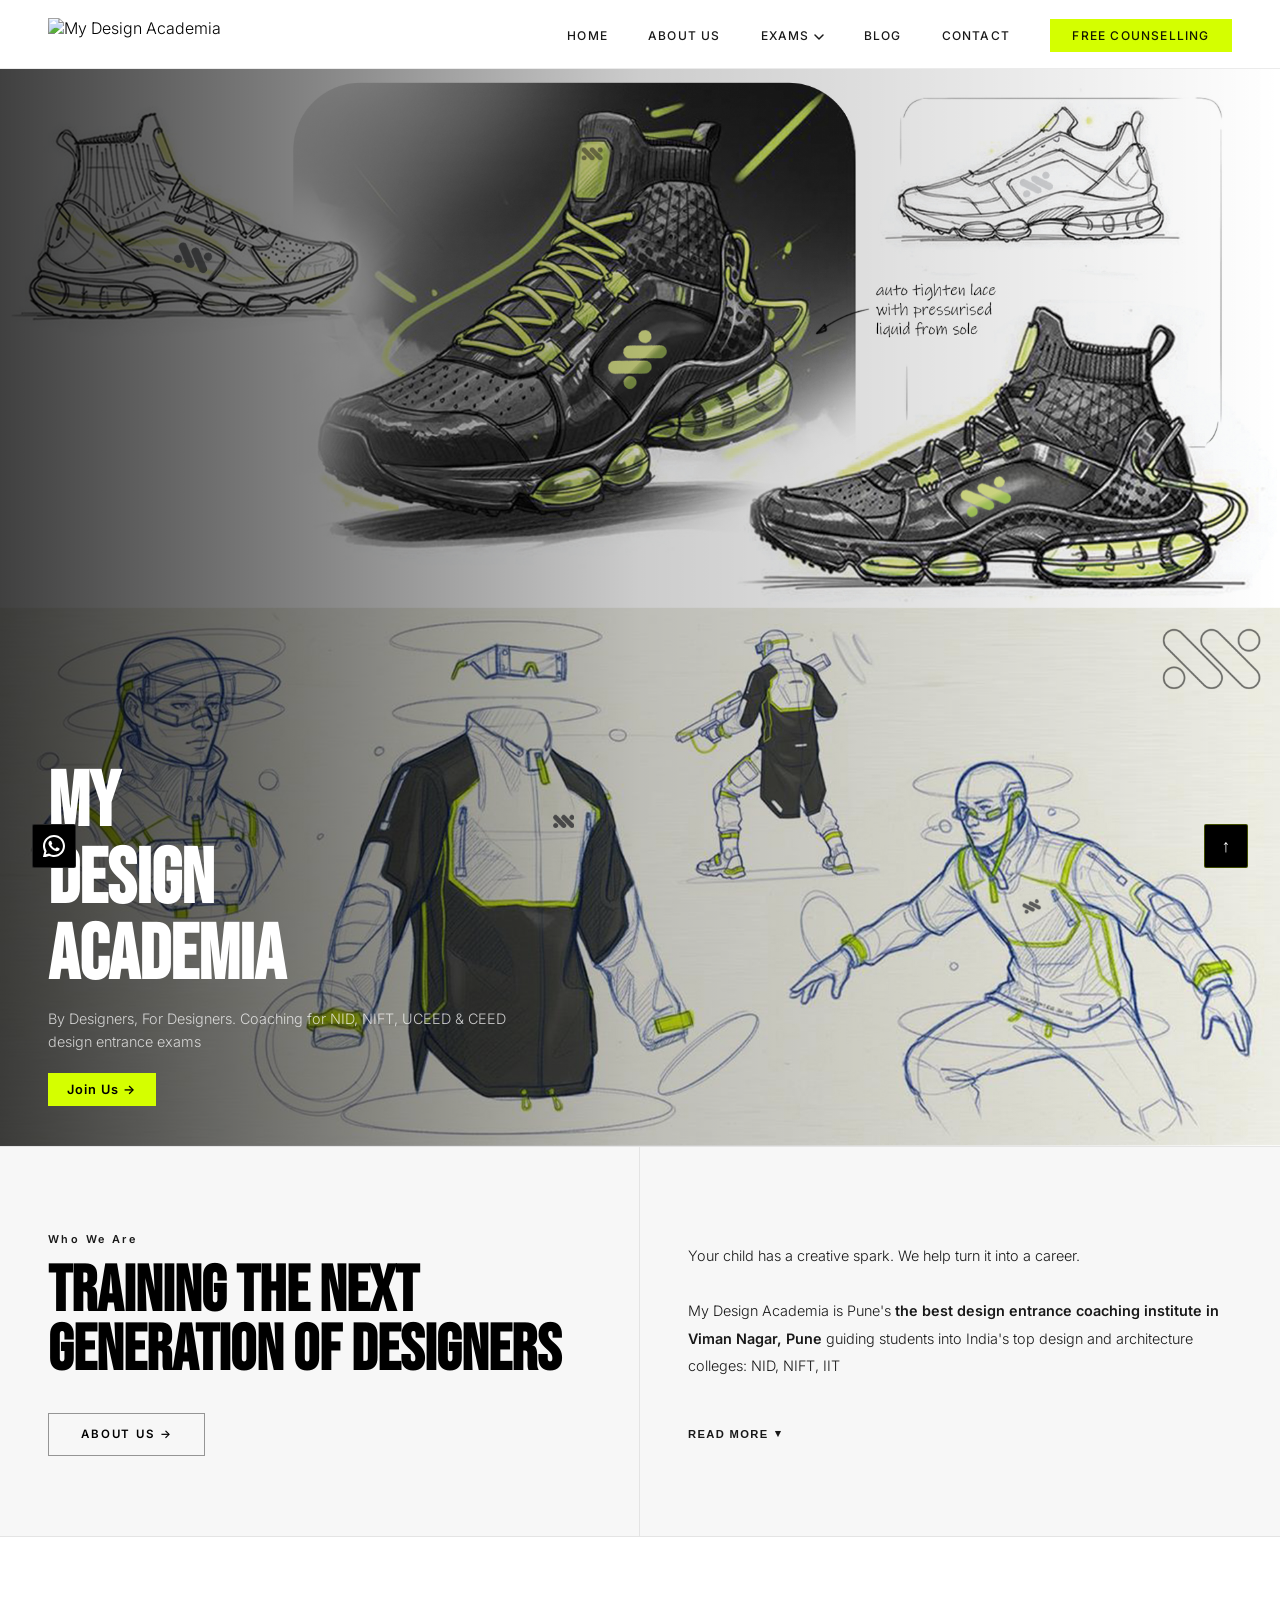
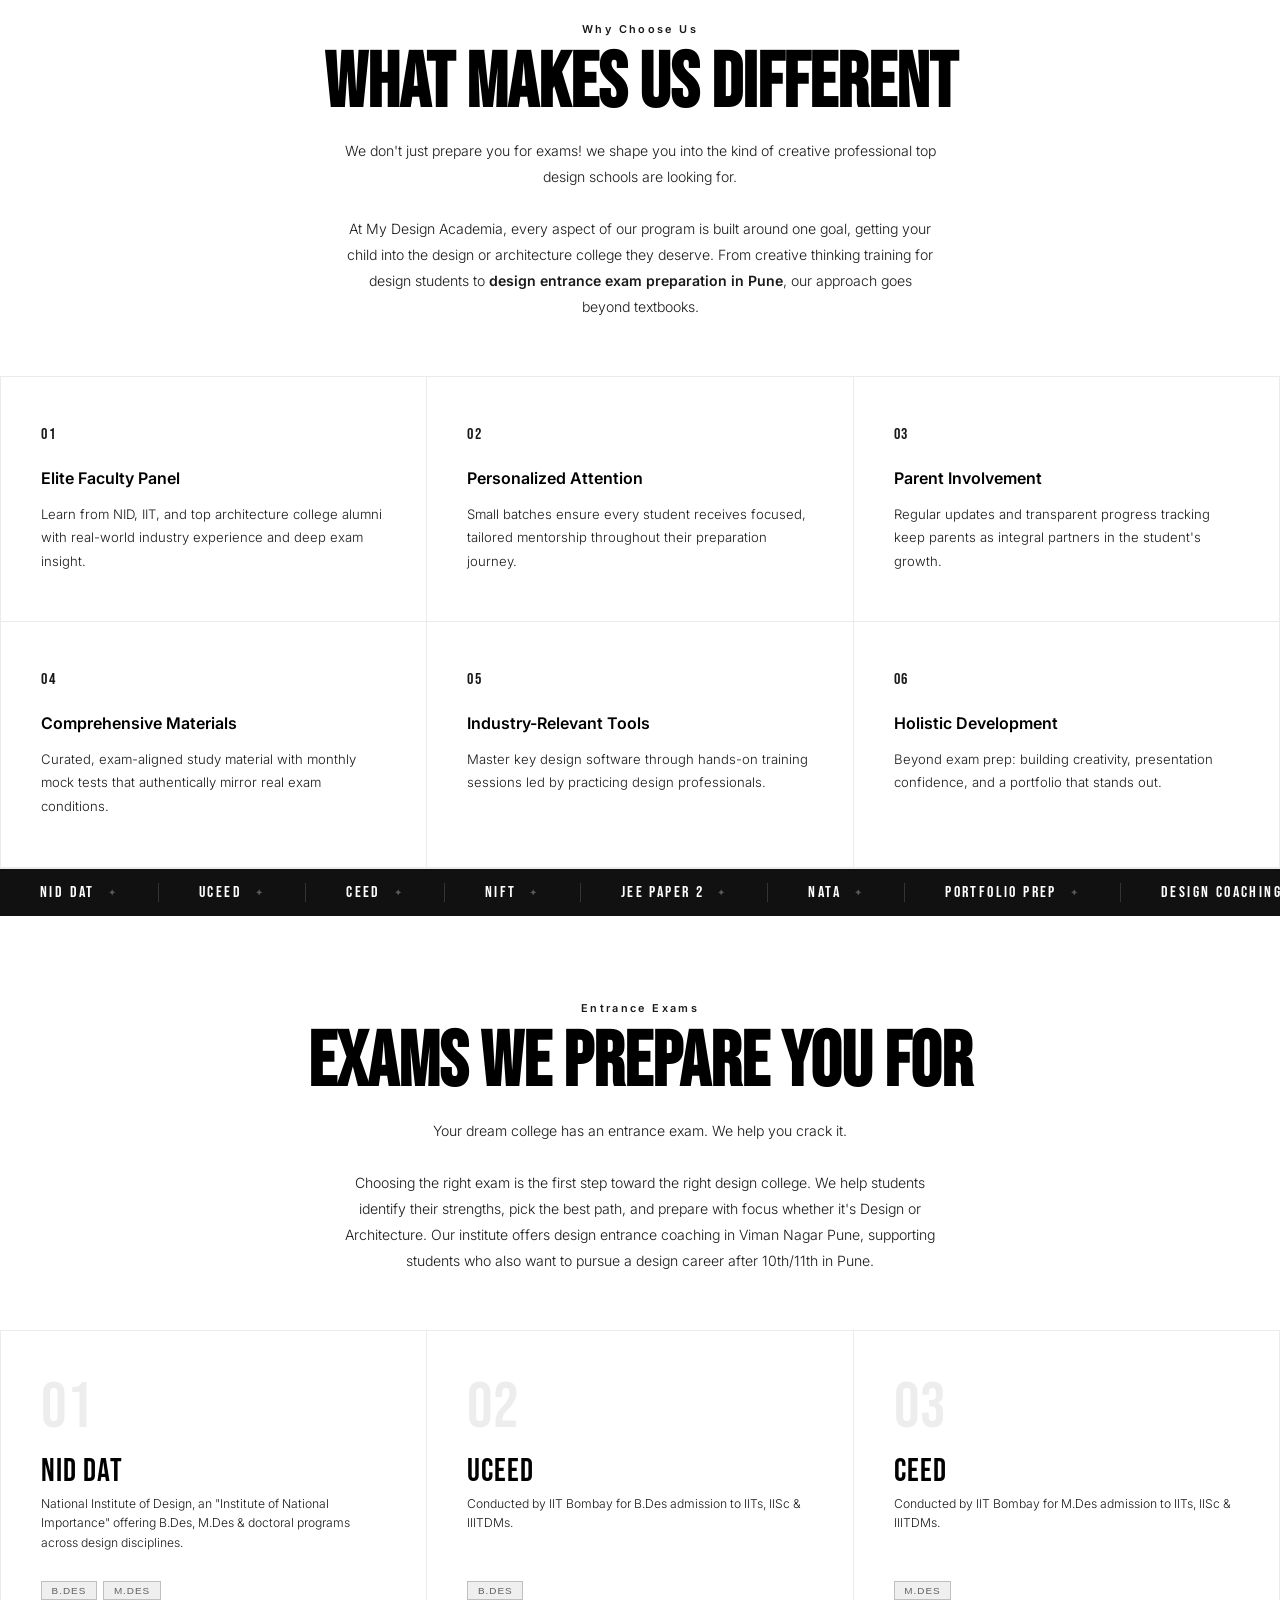
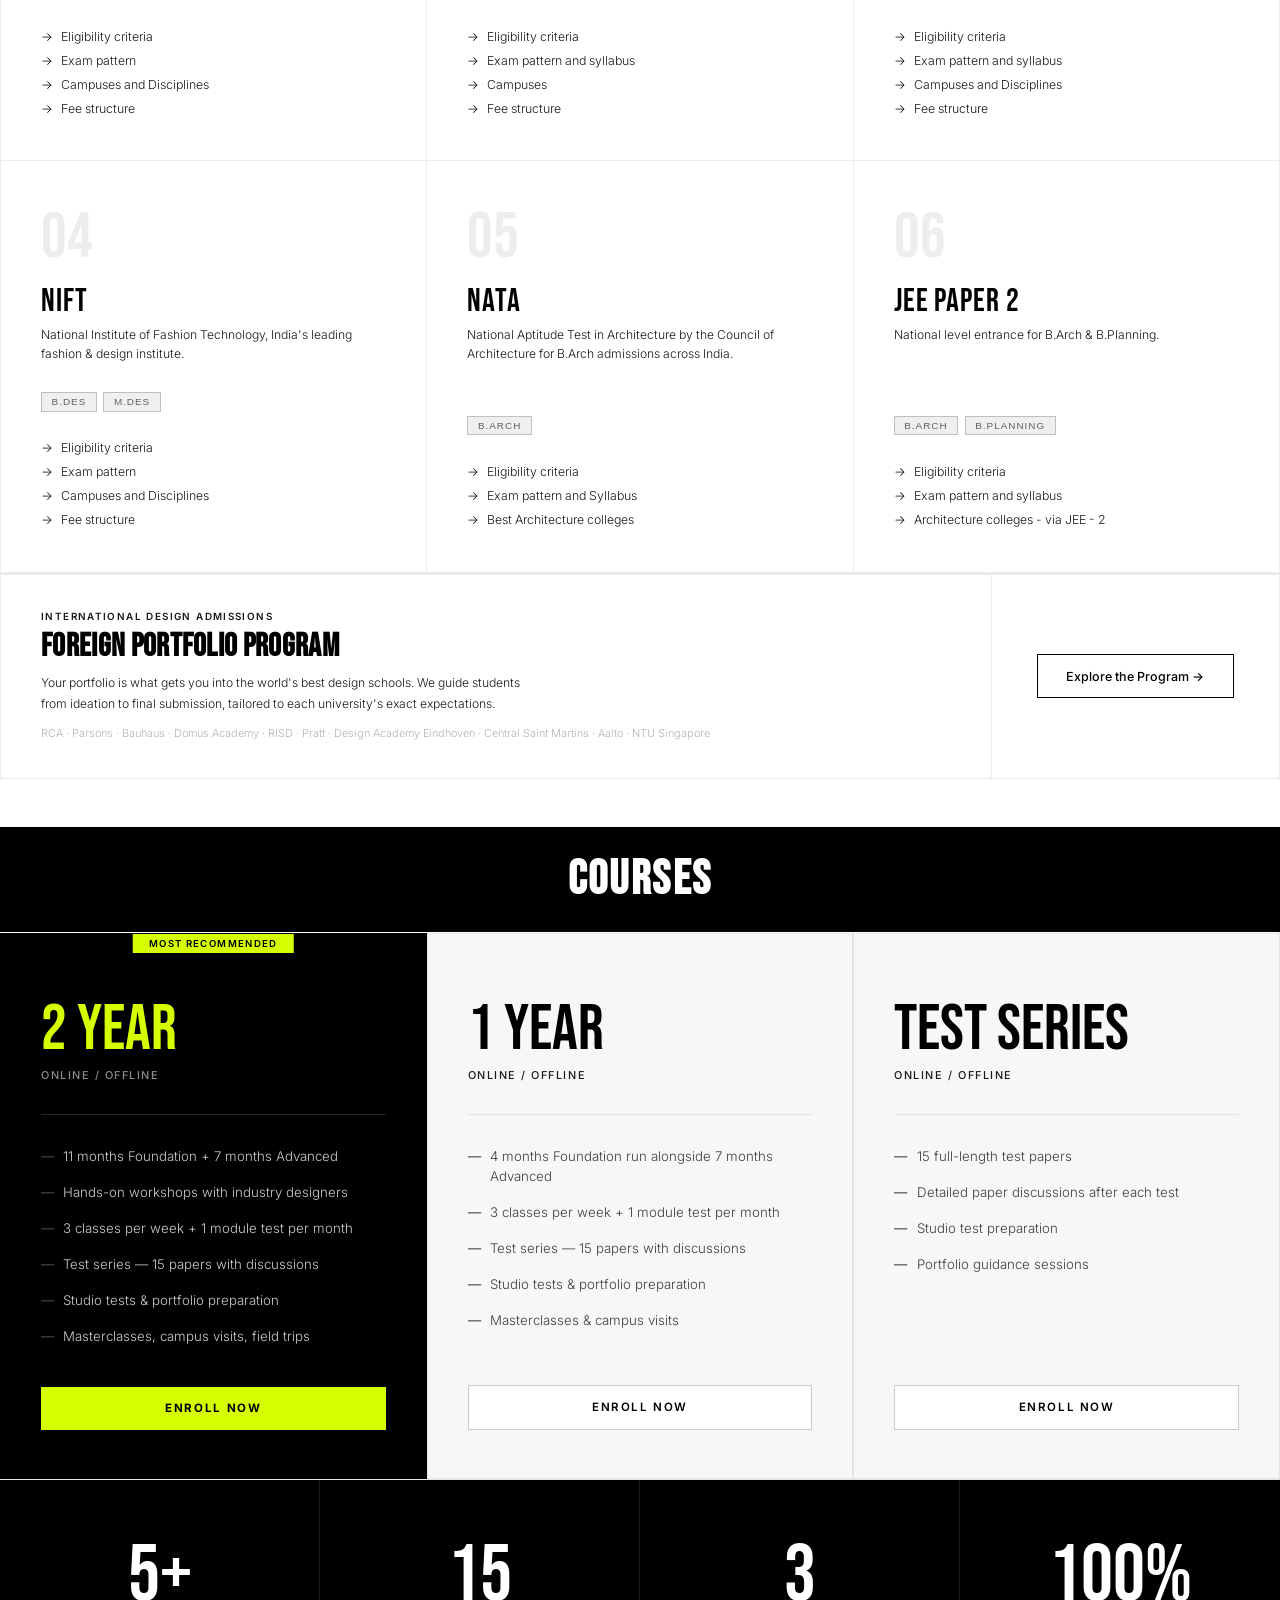
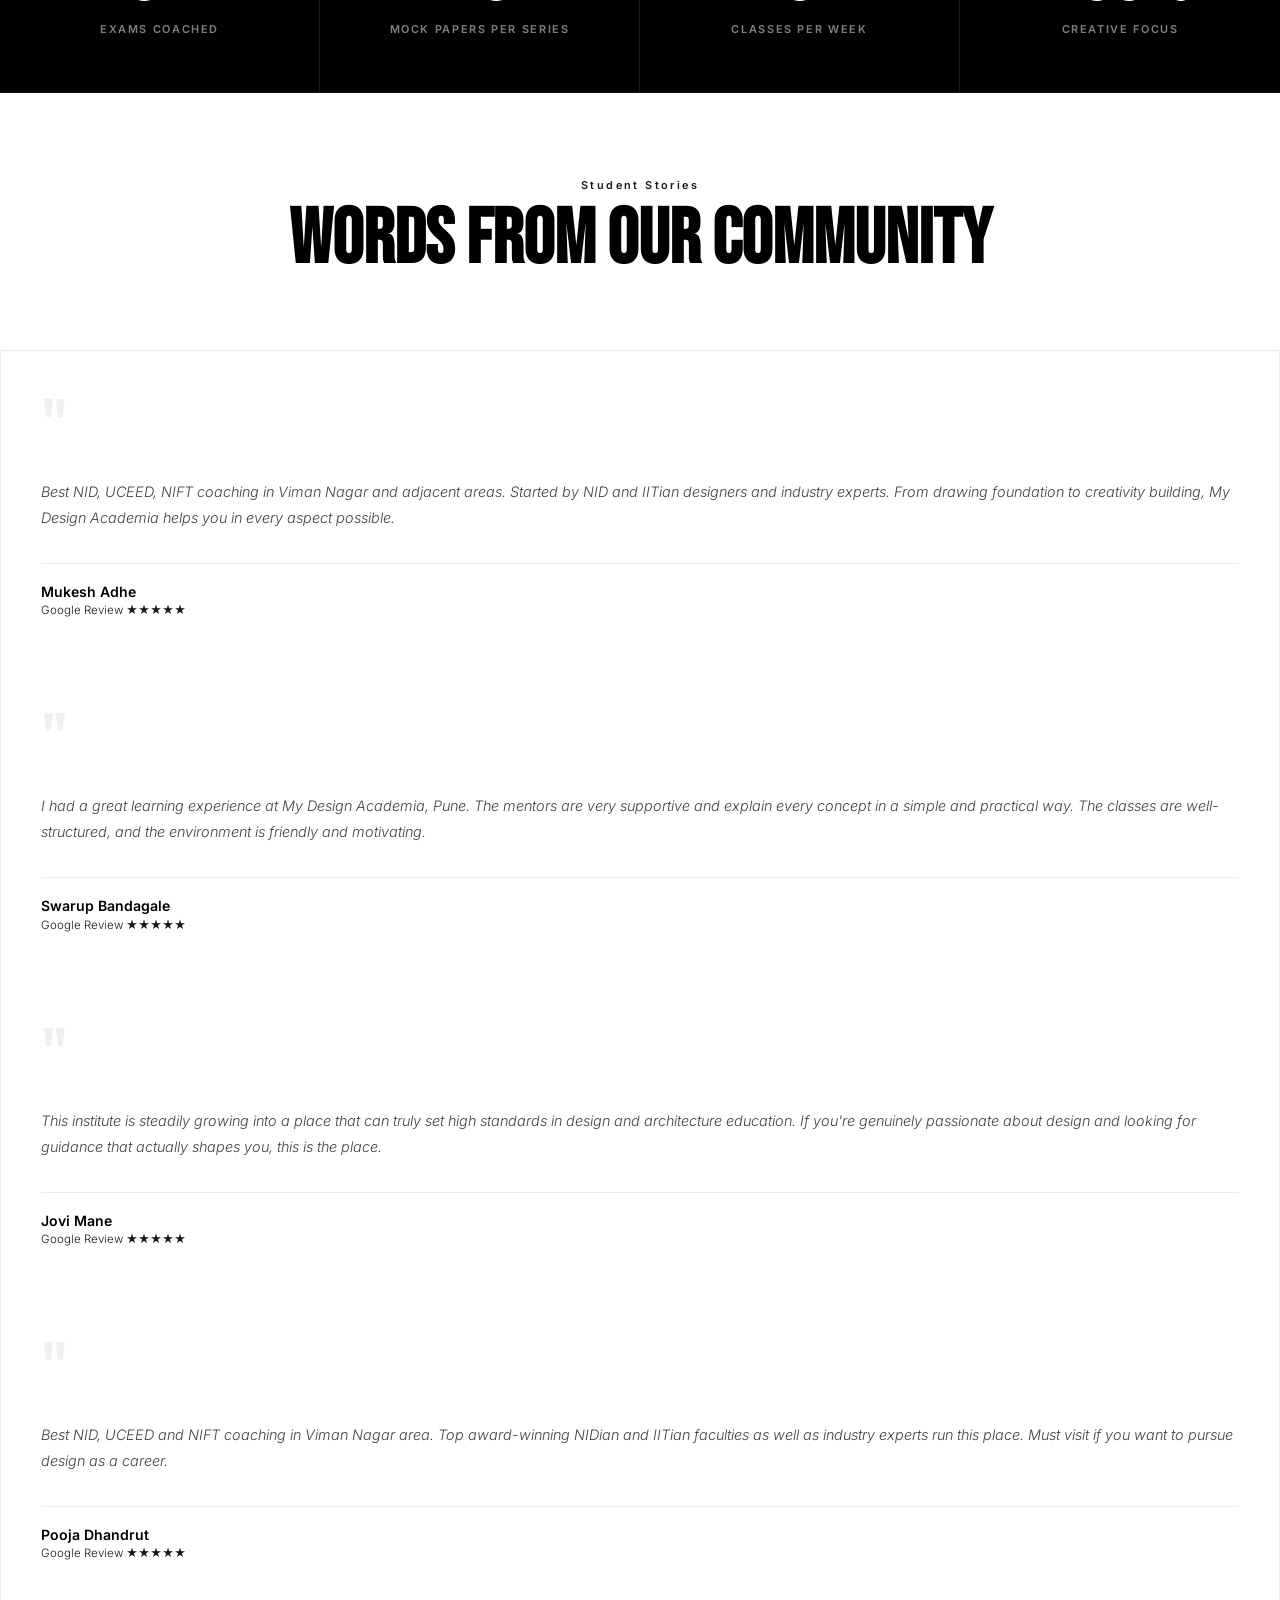
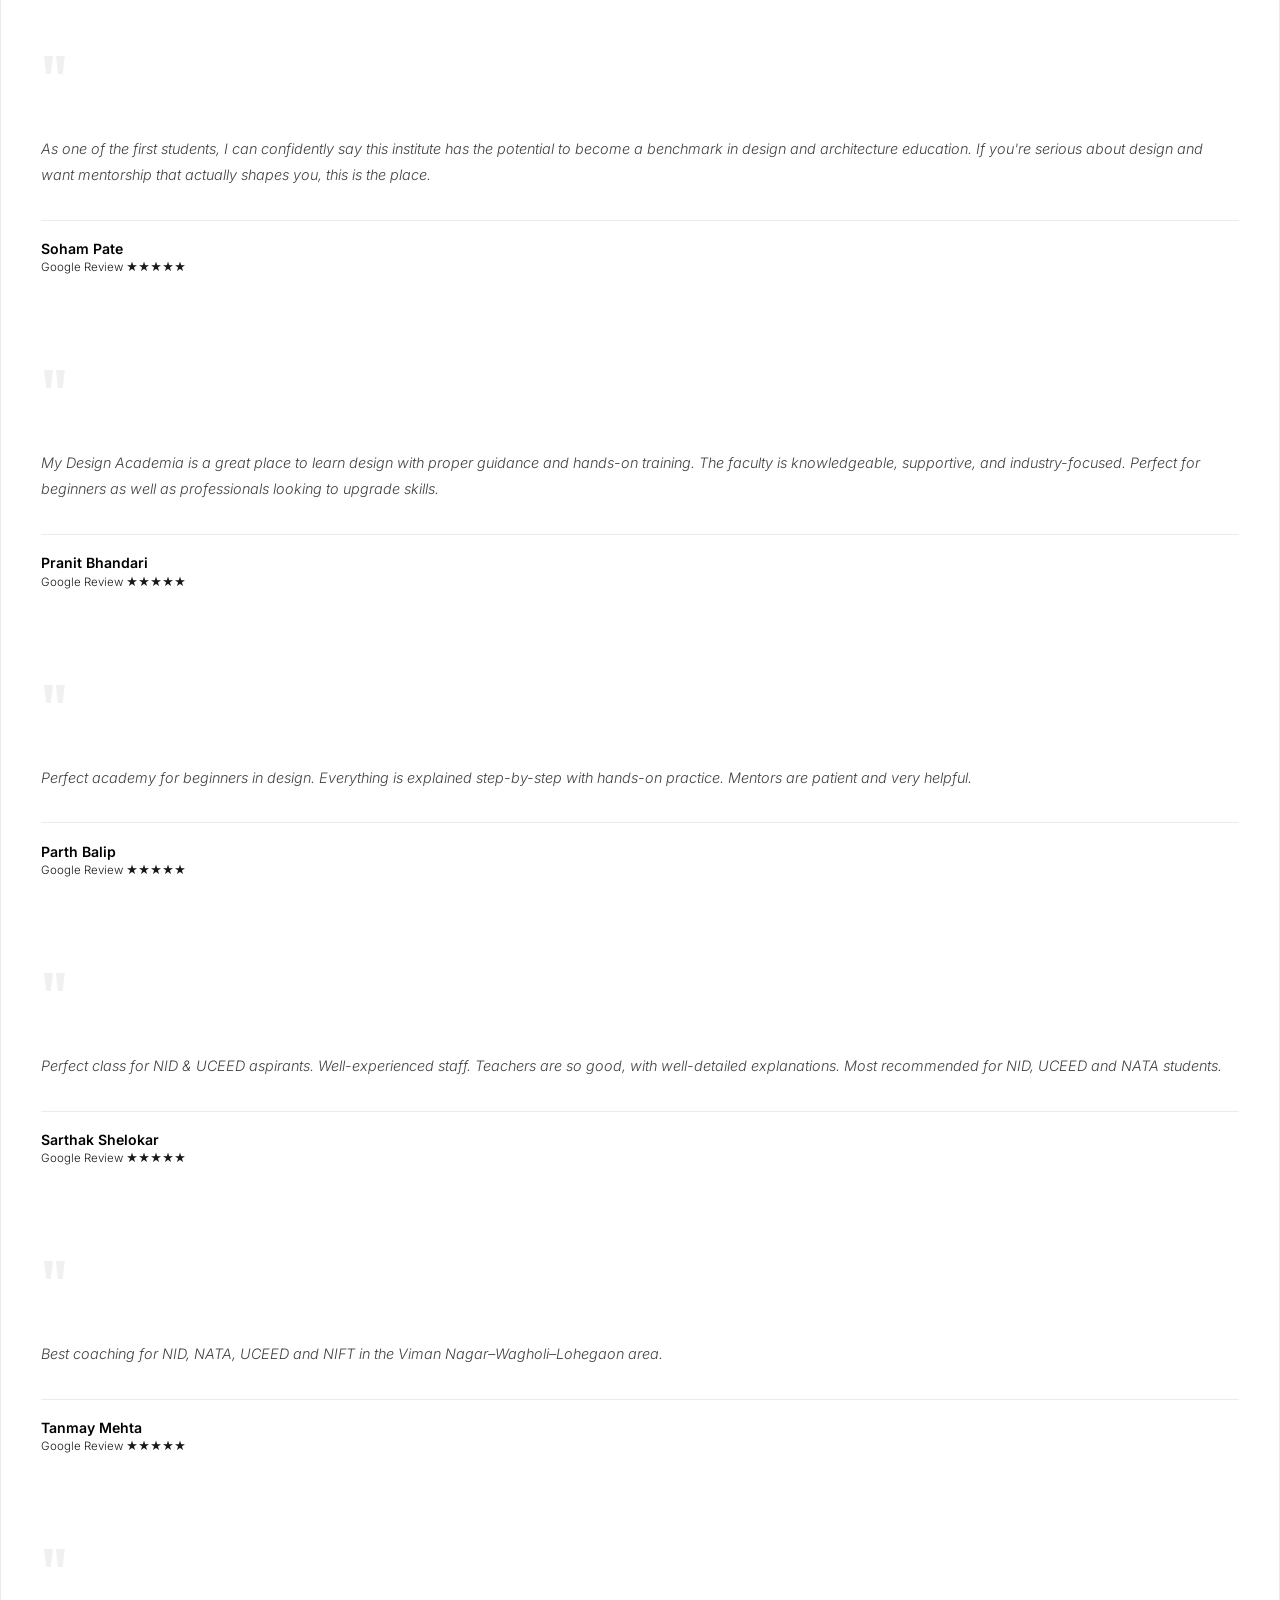
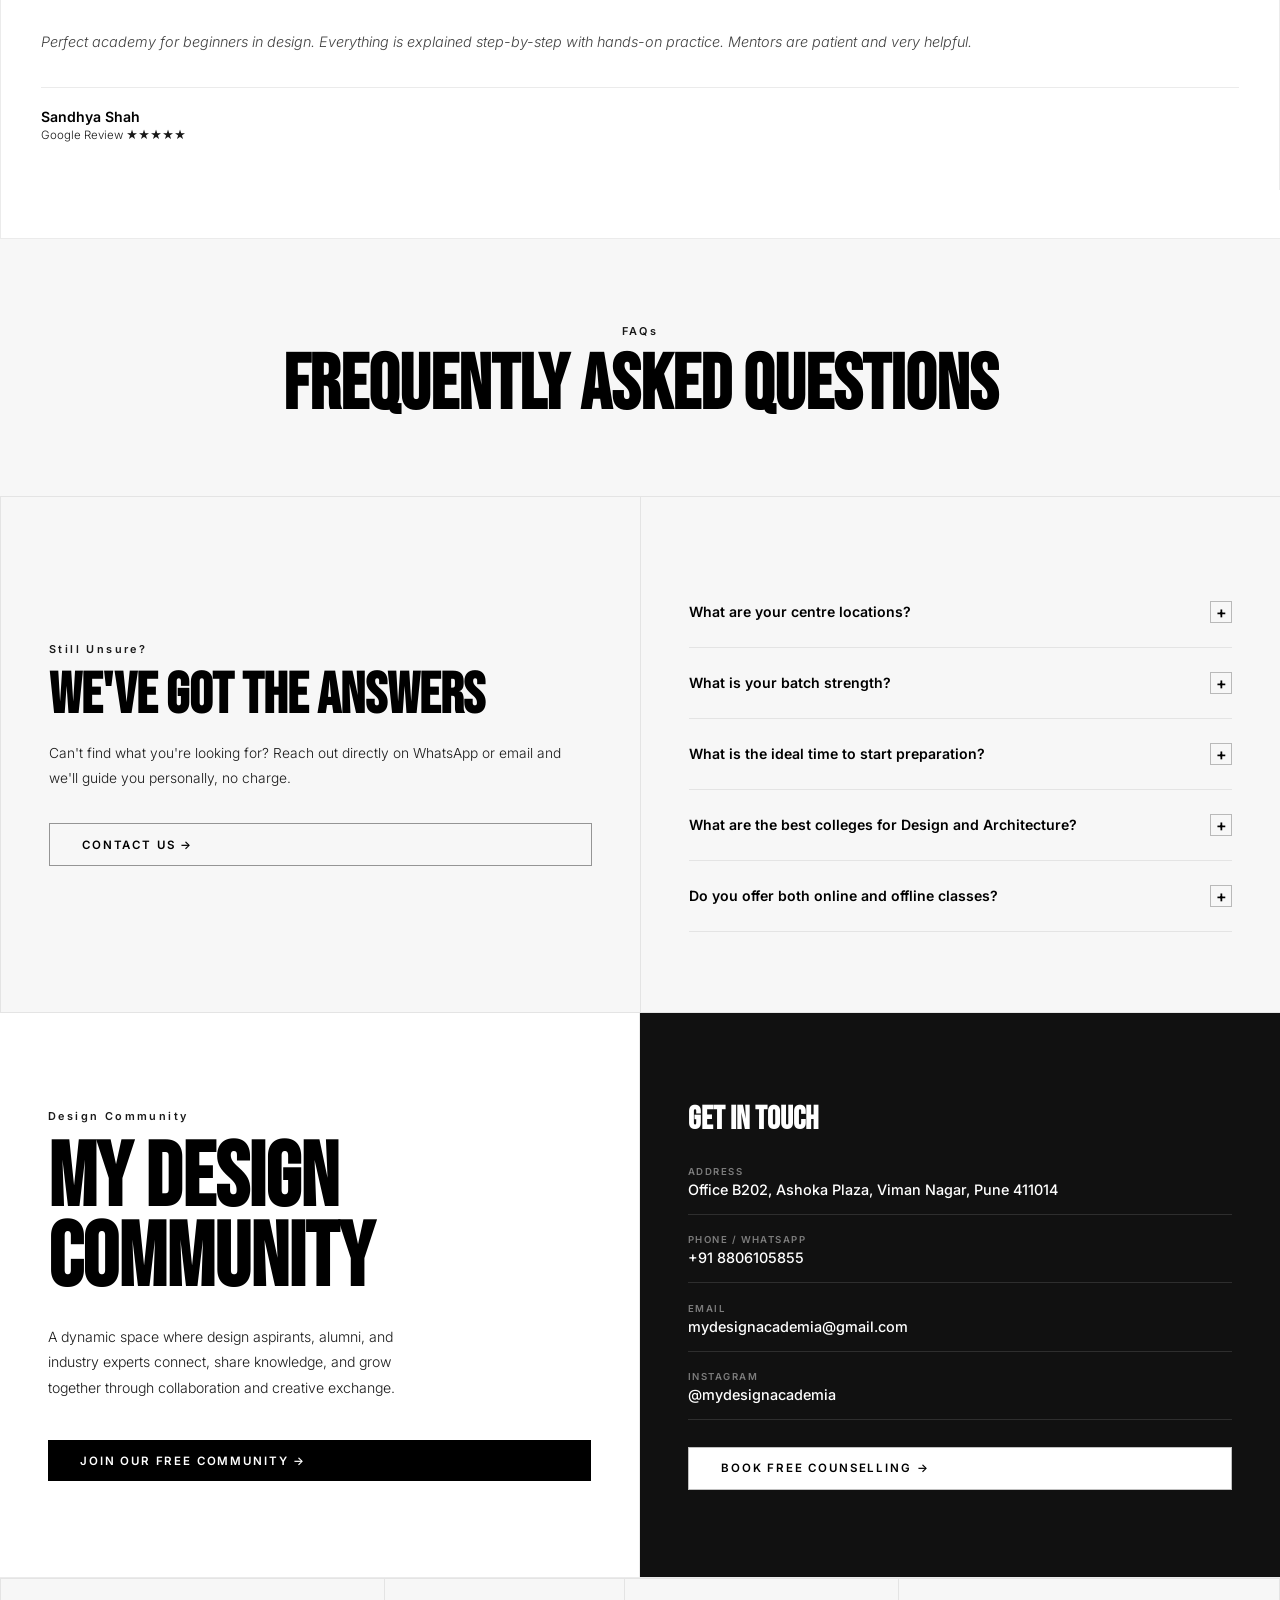
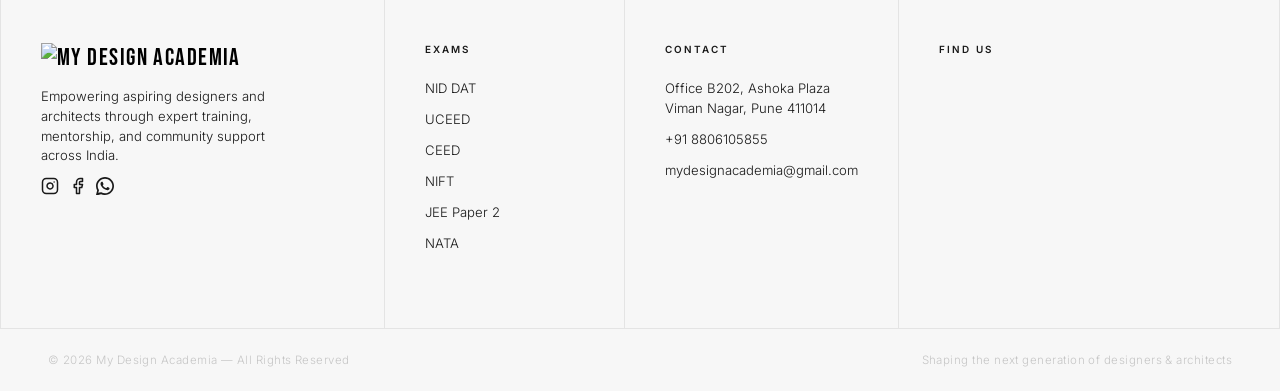
==== commit 4da3f1bc: "exam grid" ====
--- a/index.html
+++ b/index.html
@@ -352,7 +352,7 @@
           <div class="exam-num">06</div>
           <div class="exam-name">JEE PAPER 2</div>
           <div class="exam-full">
-            National level entrance for B.Arch &amp; B.Planning at IITs, NITs.
+            National level entrance for B.Arch &amp; B.Planning.
           </div>
           <div class="exam-tags">
             <button
--- a/css/style.css
+++ b/css/style.css
@@ -1134,6 +1134,8 @@
   display: block;
 }
 
+
+
 .dropdown li a {
   display: block;
   padding: 0.75rem 1.2rem;
@@ -1772,7 +1774,6 @@
   text-transform: uppercase;
   color: var(--accent);
   border: 1px solid var(--accent);
-  padding: 0.3rem 0.8rem;
   margin-bottom: 1rem;
 }
 .uc-hero h1 {
@@ -2556,11 +2557,13 @@
 
 /* ── PROGRAMME SWITCHER ── */
 .nid-switcher {
-  background: #000;
-  border-top: 1px solid rgba(255, 255, 255, 0.12);
-  position: sticky;
-  bottom: 0;
-  z-index: 200;
+  background: #111;
+  border-bottom: 3px solid var(--accent);
+  position: fixed;
+  top: 68px;
+  left: 0;
+  right: 0;
+  z-index: 99;
 }
 
 .nid-switcher-inner {
@@ -2587,18 +2590,20 @@
   text-transform: uppercase;
   padding: 1.1rem 2rem;
   cursor: pointer;
-  background: none;
+  background: transparent;
   border: none;
-  color: rgba(255, 255, 255, 0.45);
+  color: #fff;
   border-bottom: 2px solid transparent;
   transition: all 0.2s;
   white-space: nowrap;
 }
 .nid-sw-btn.active {
-  color: #fff;
+  color: #d4ff00;
+  background: rgba(212, 255, 0, 0.08);
   border-bottom-color: var(--accent);
 }
 .nid-sw-btn:hover {
+  background: rgba(255, 255, 255, 0.06);
   color: #fff;
 }
 
@@ -2731,7 +2736,11 @@
   max-width: 460px;
   line-height: 1.75;
 }
-
+.uc-hero .hero-badge {
+  display: block;
+  width: fit-content;
+  margin-bottom: 1rem;
+}
 /* badges */
 .hero-badges {
   display: flex;
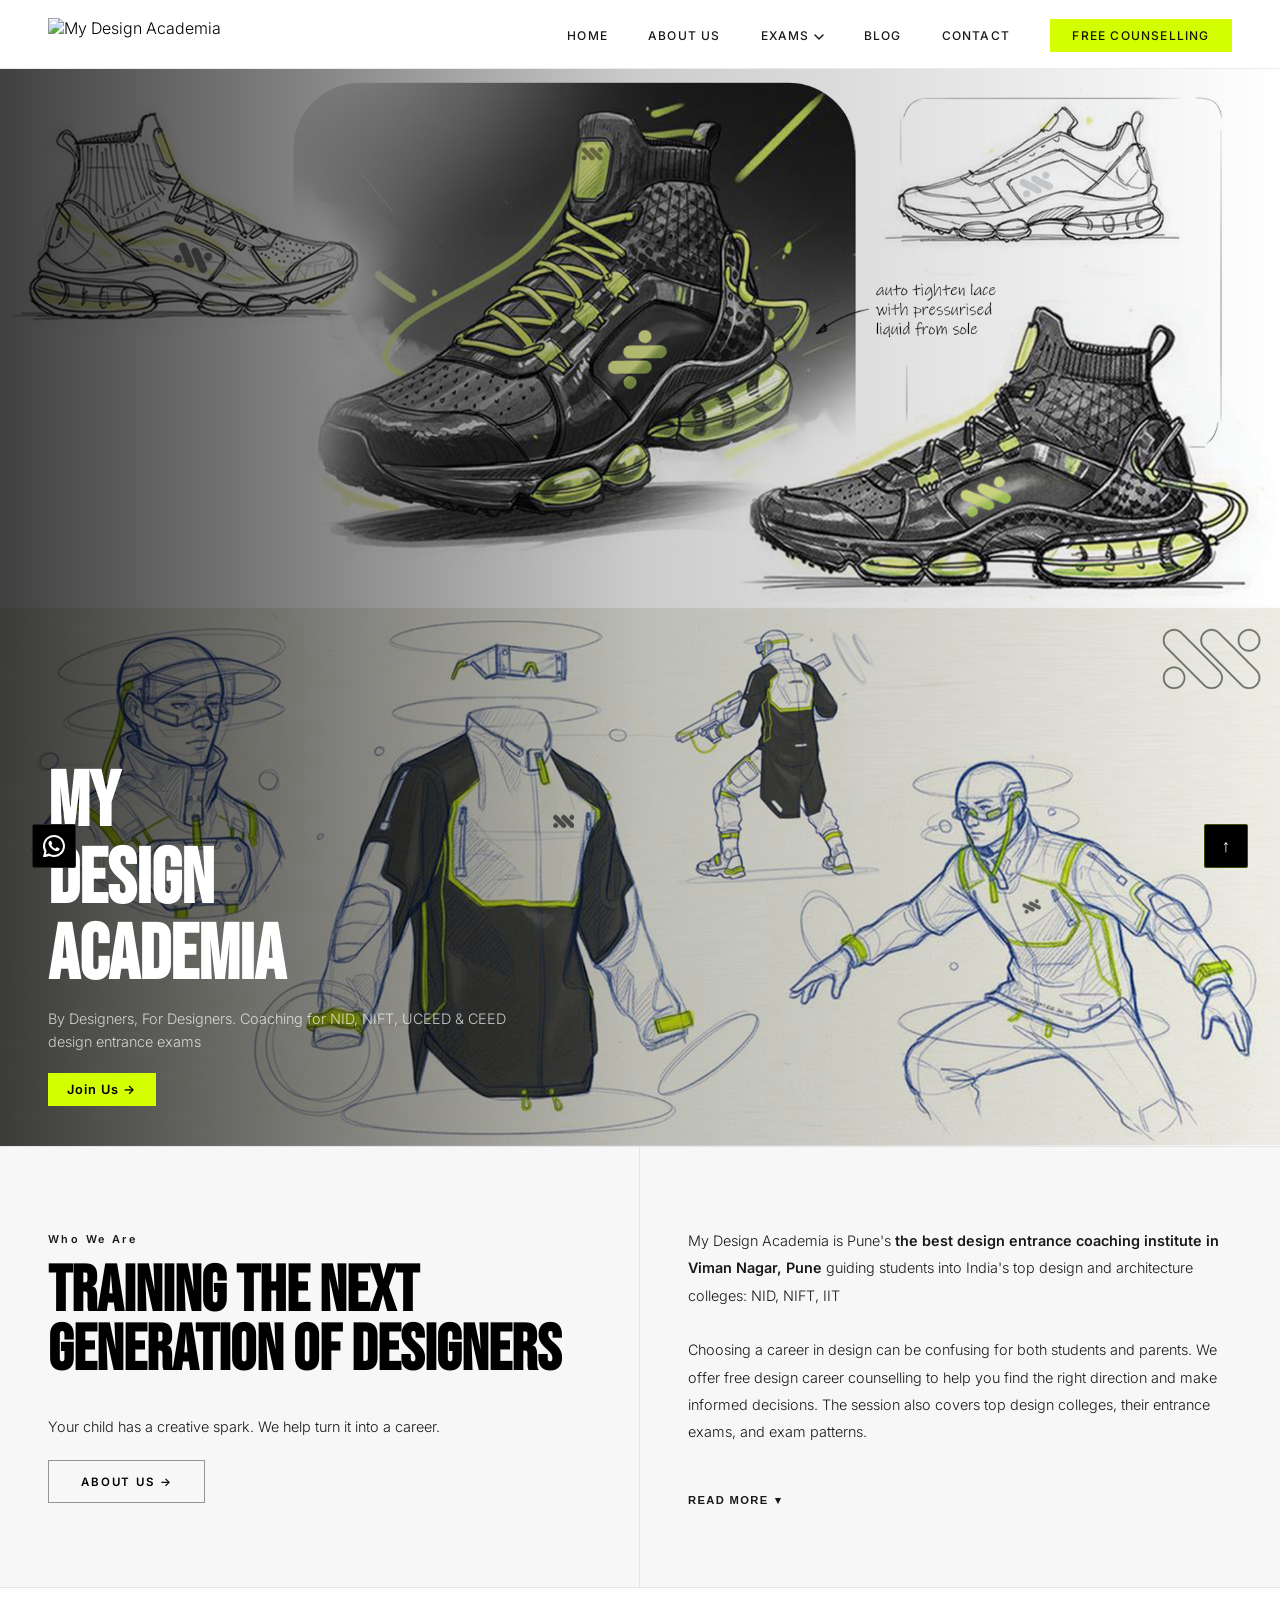
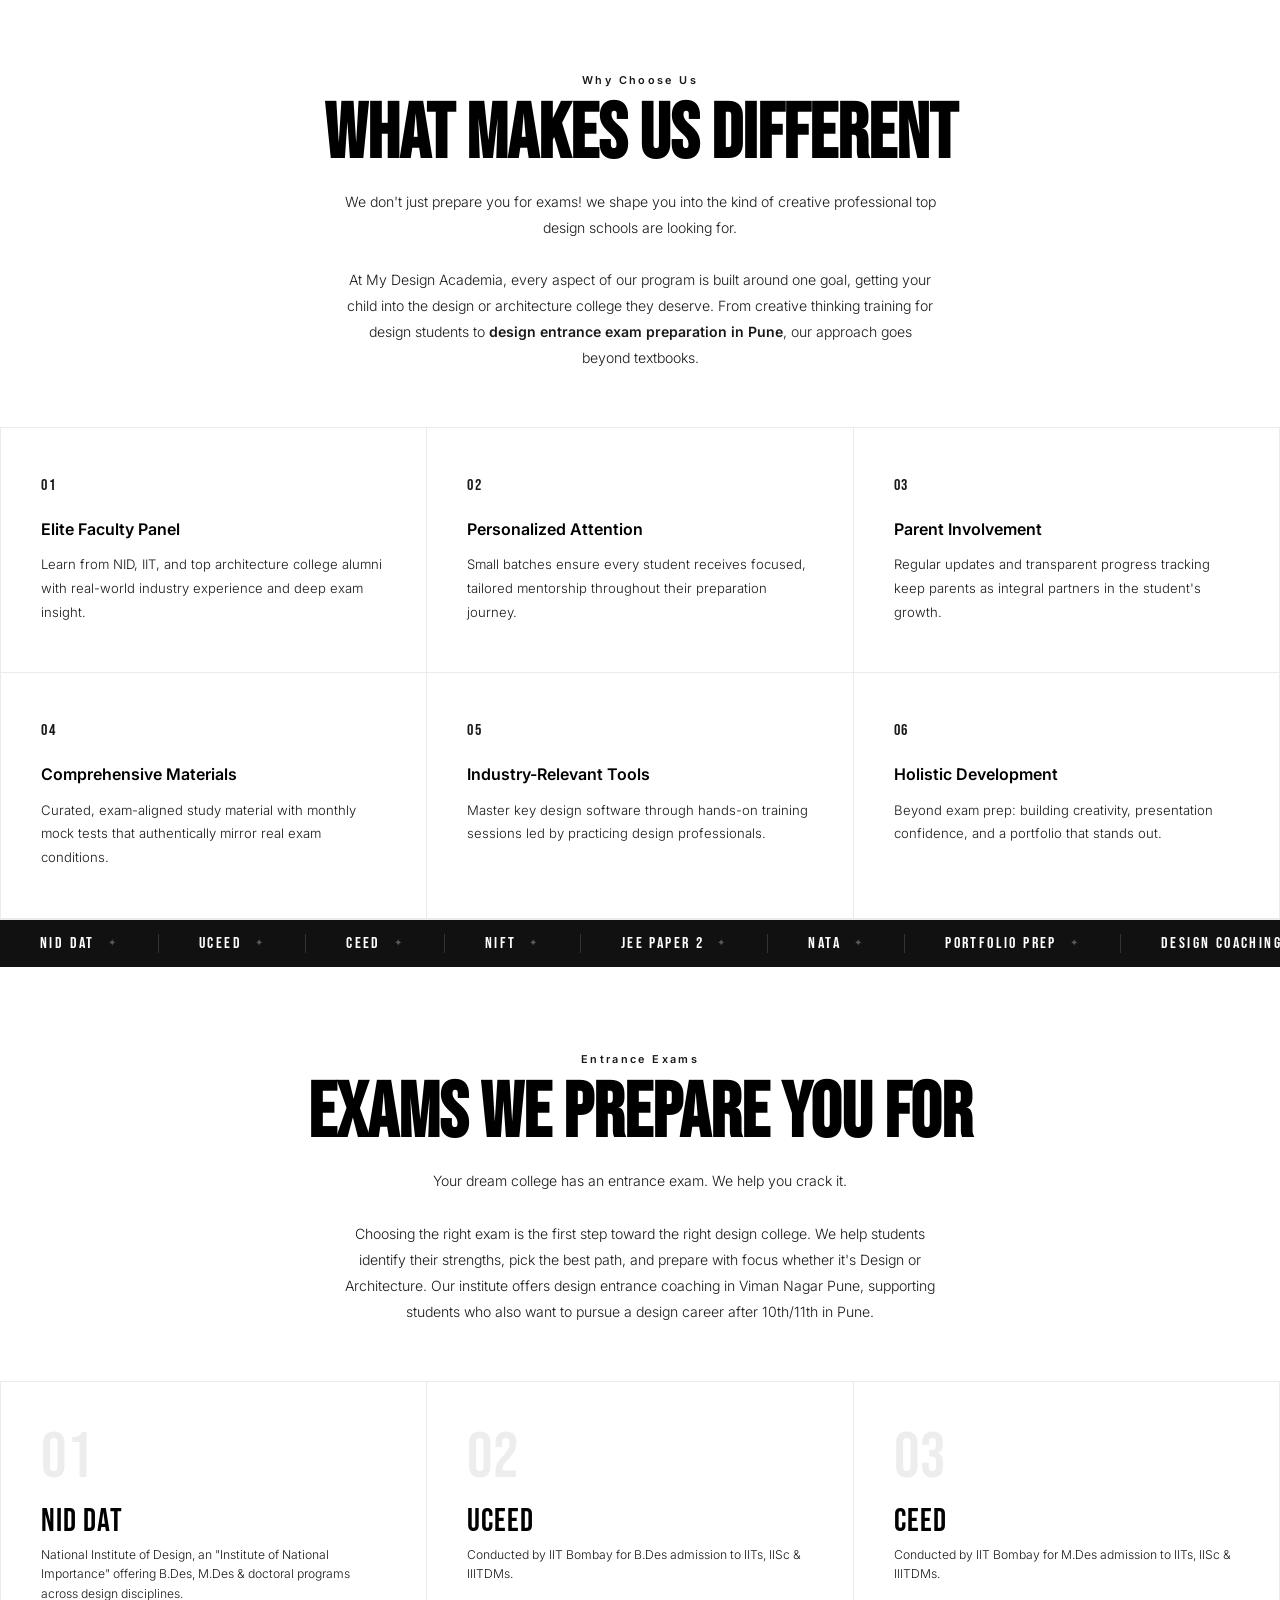
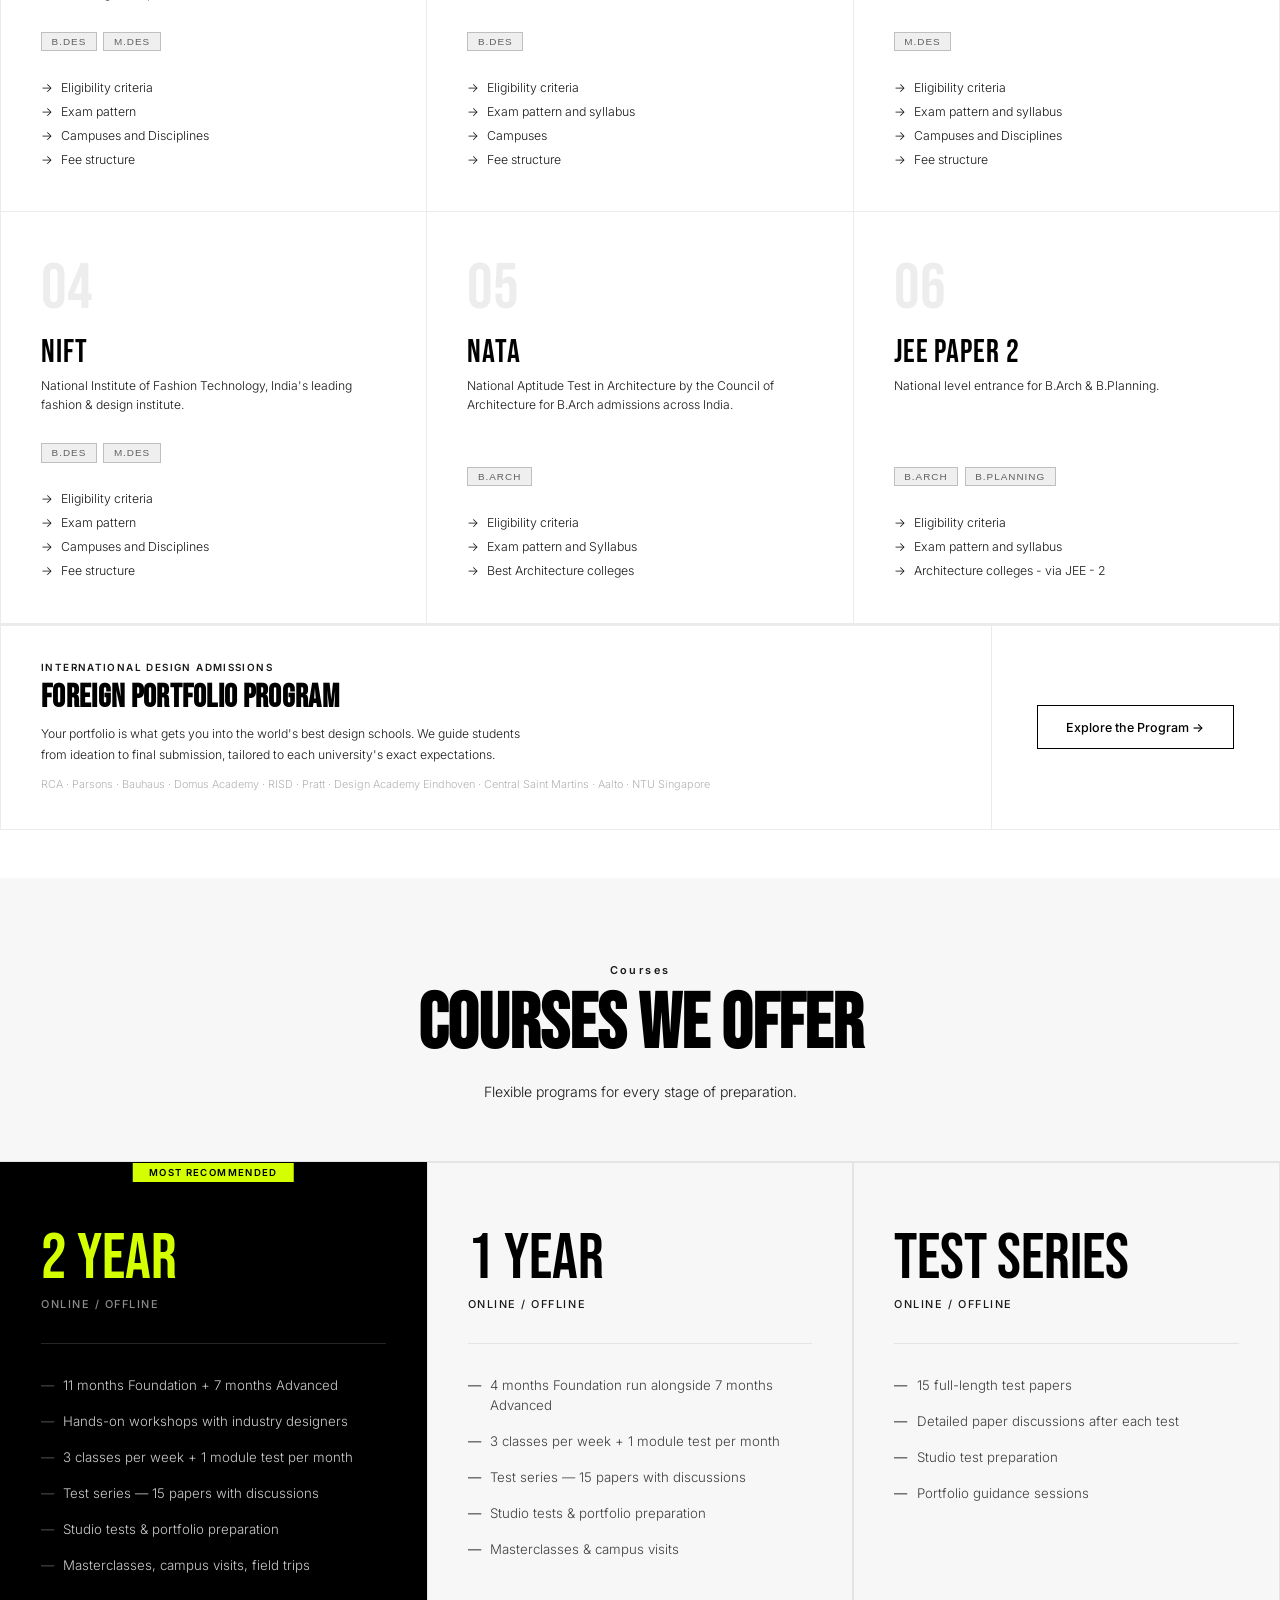
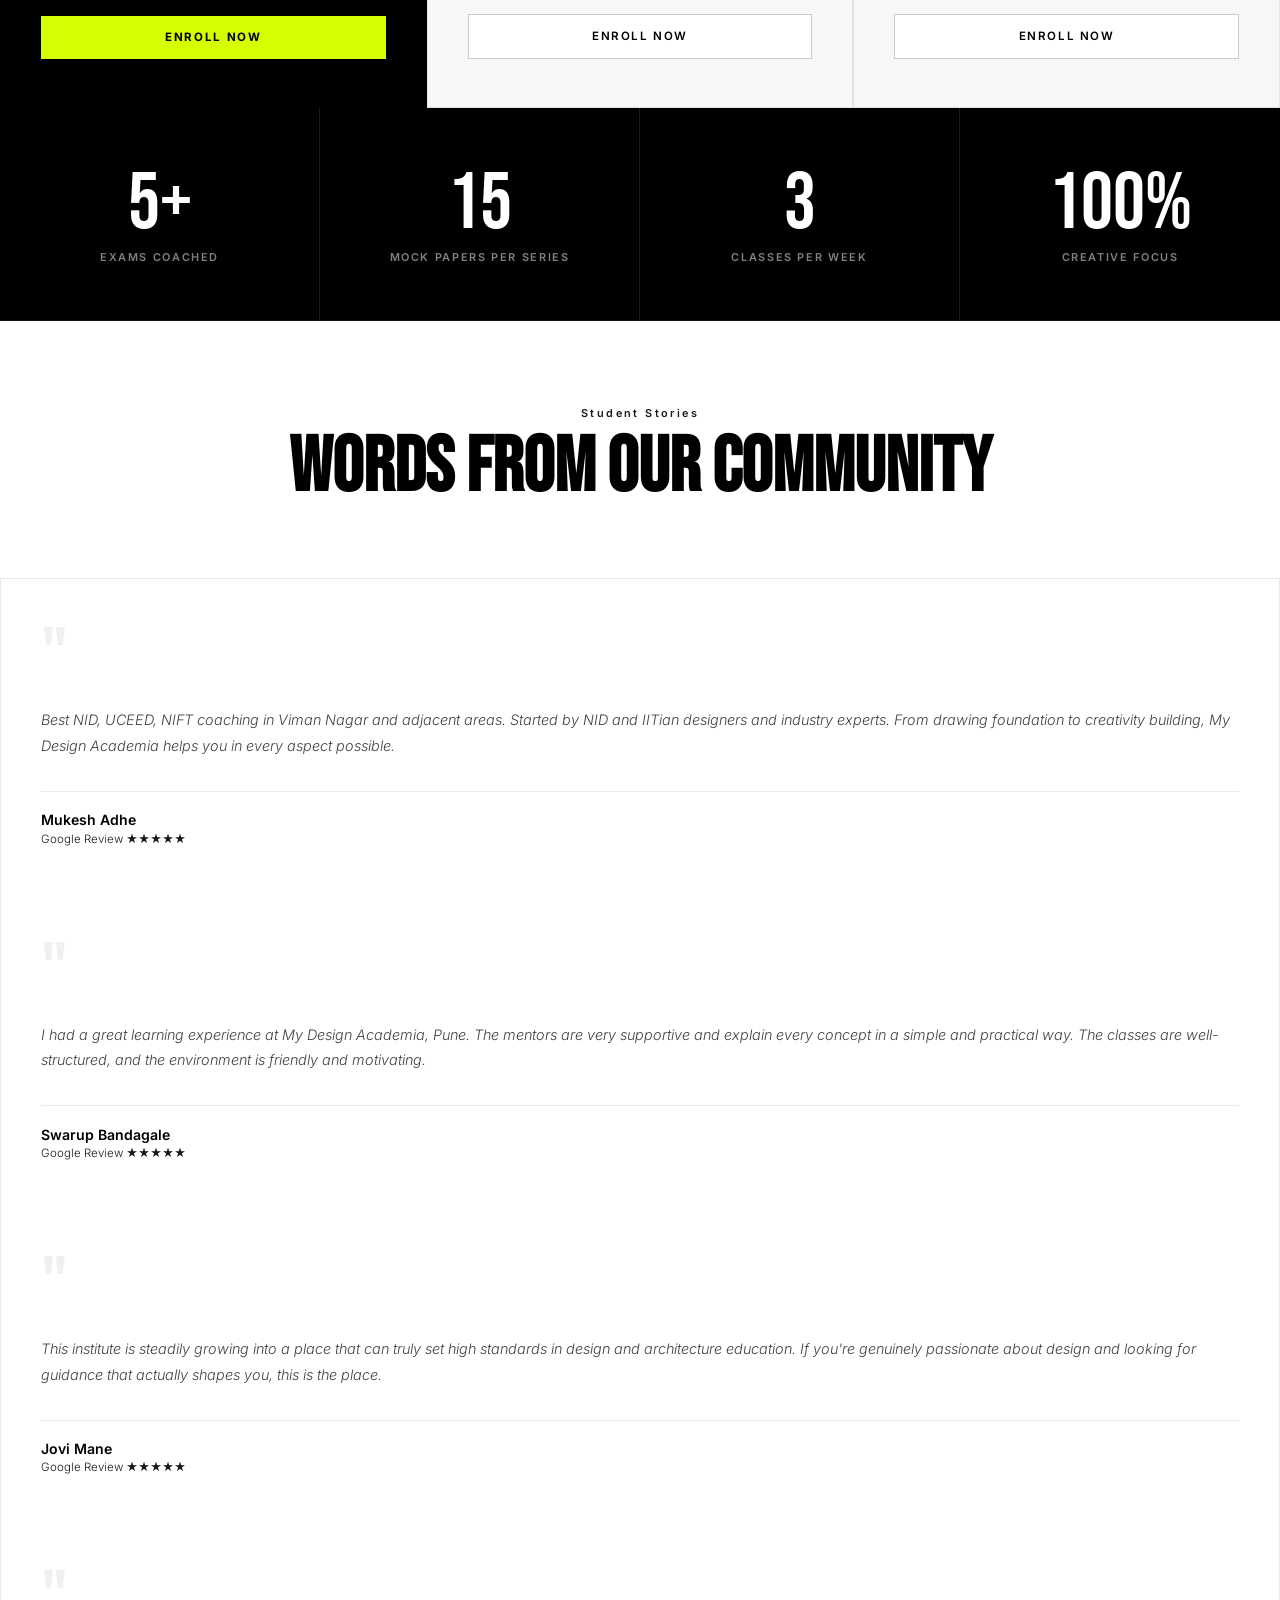
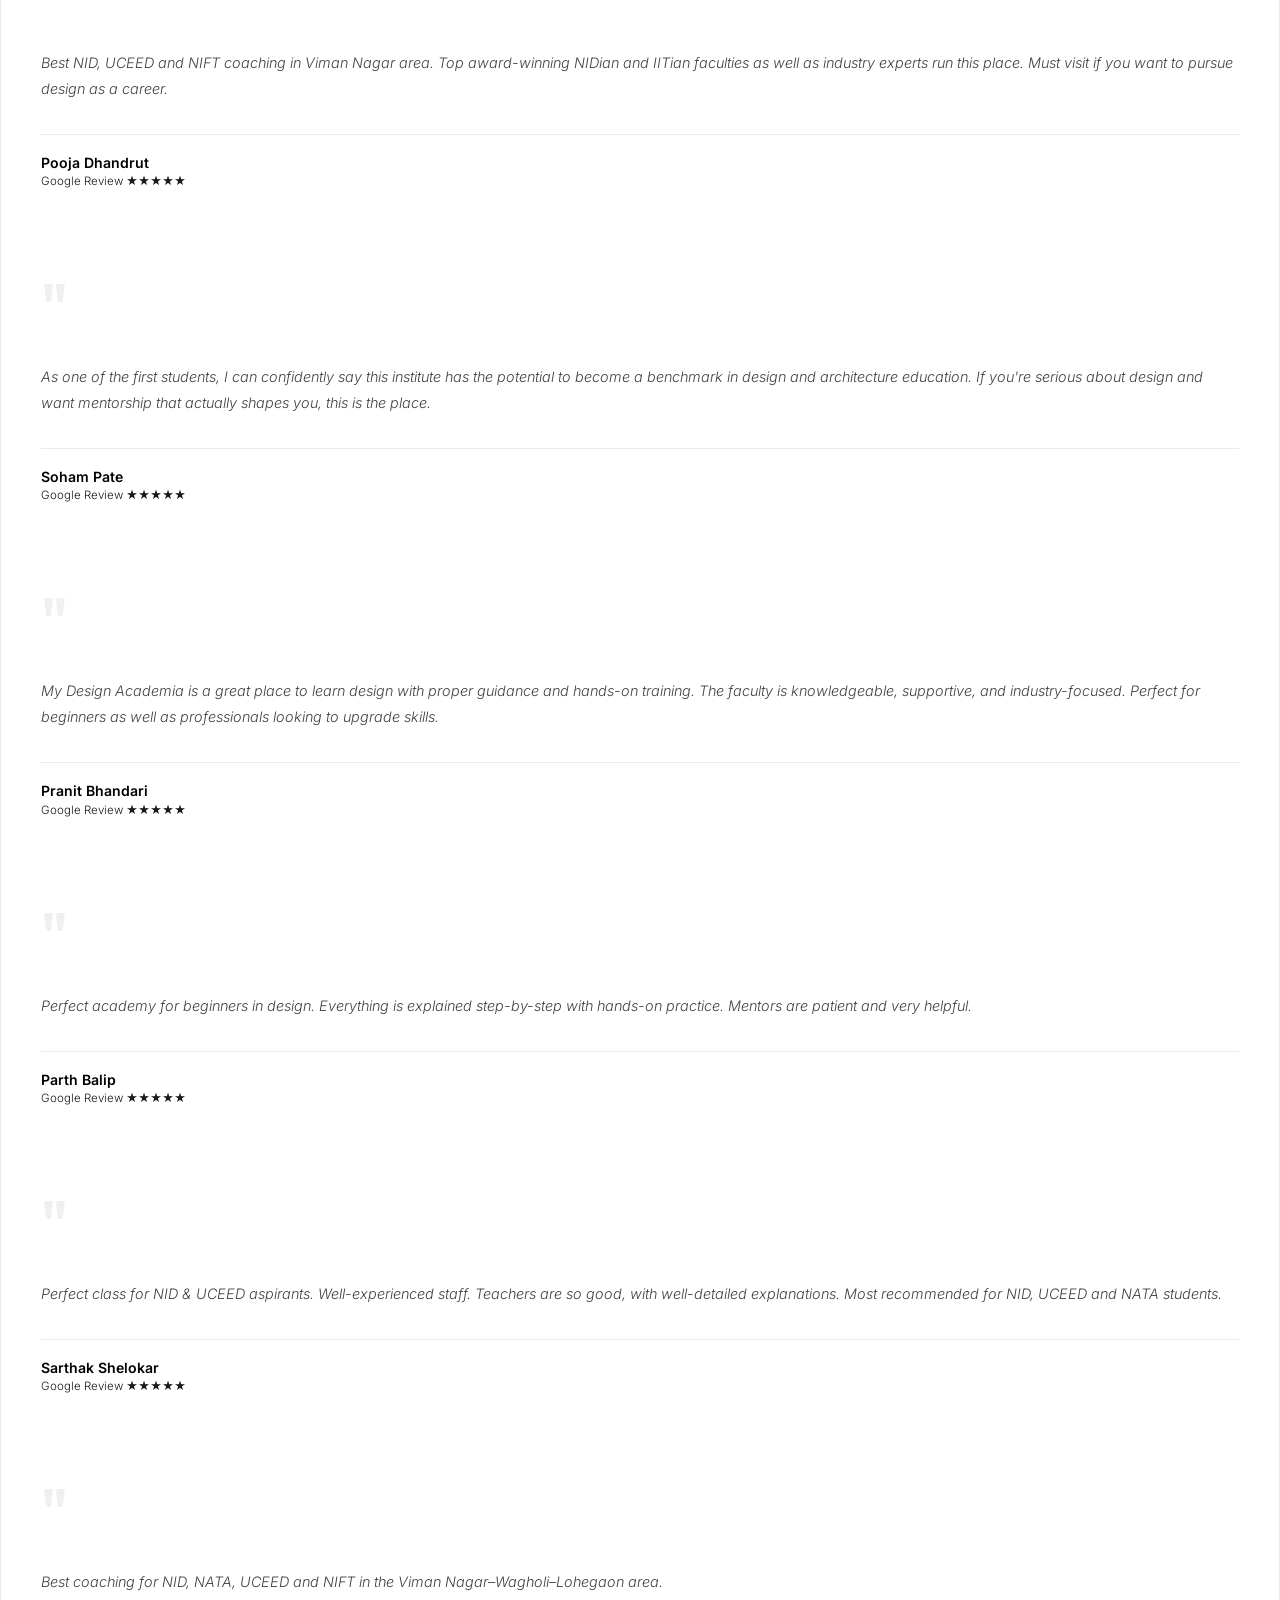
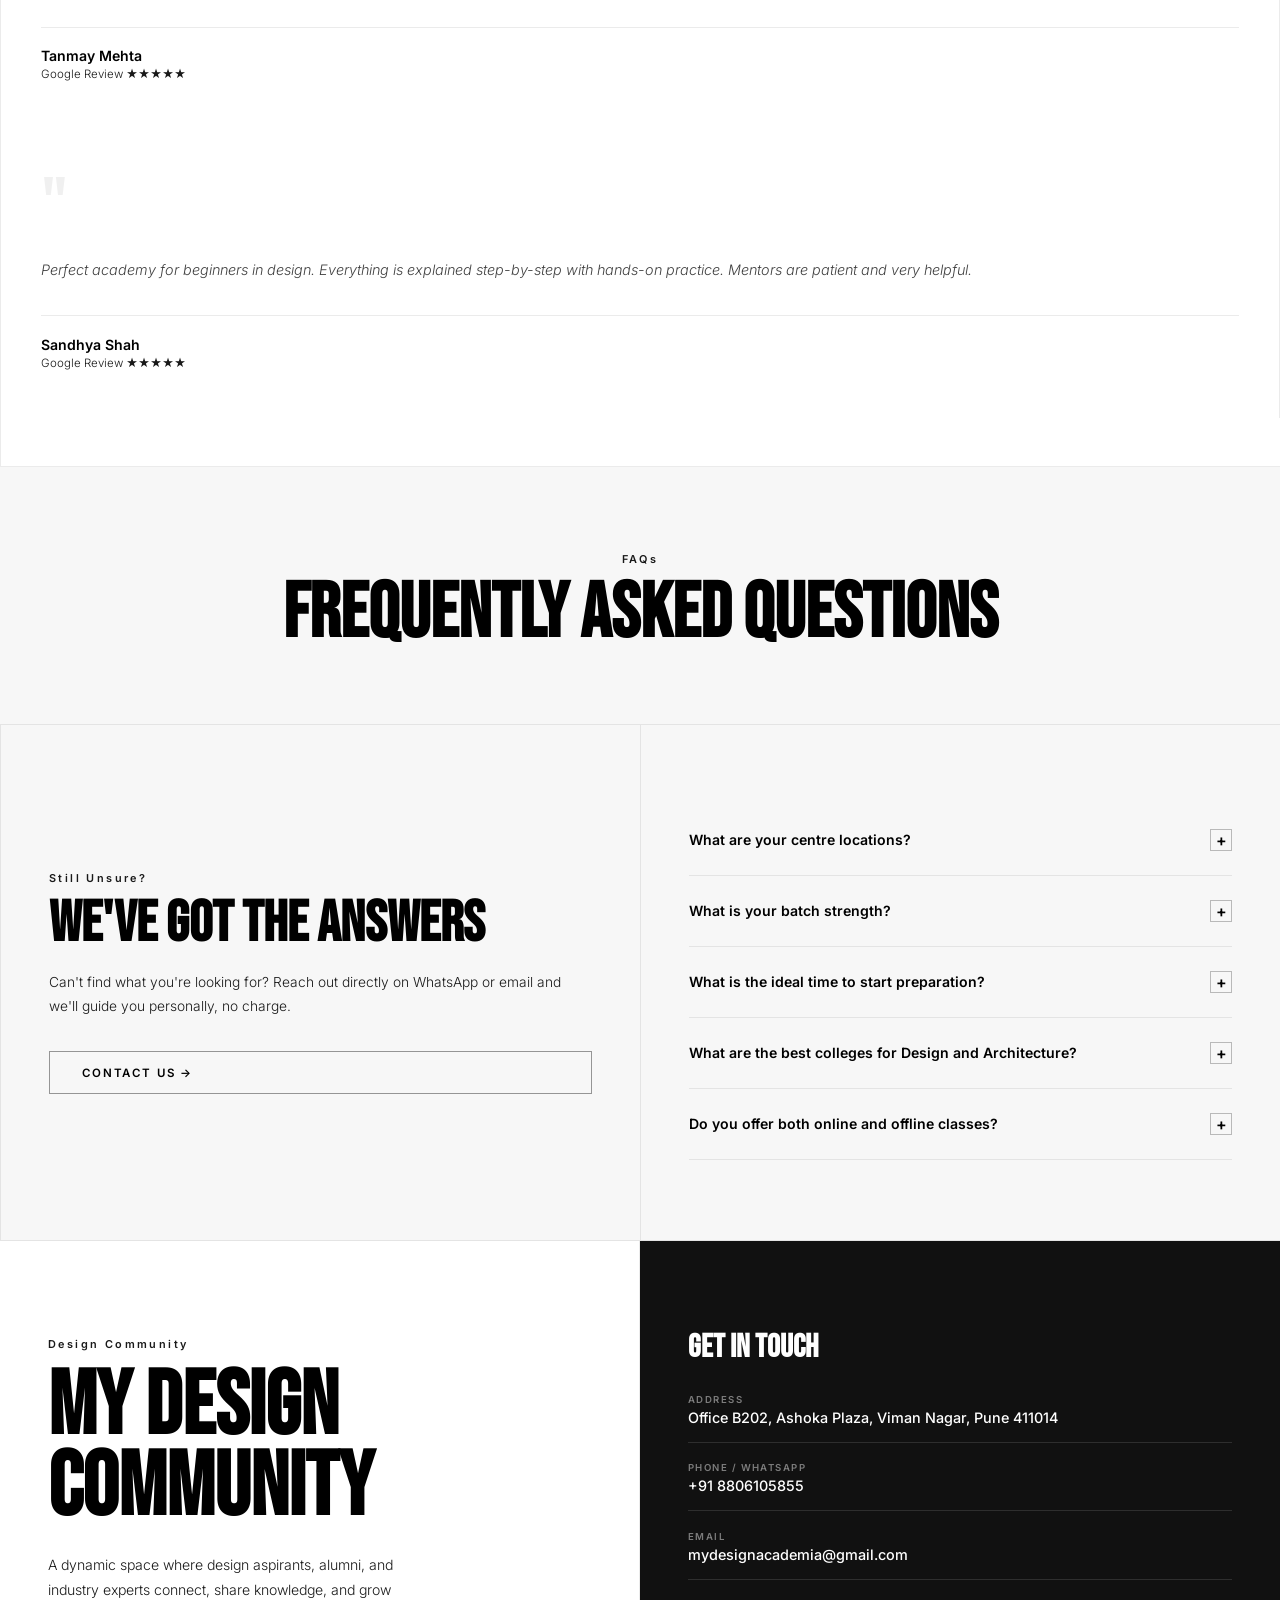
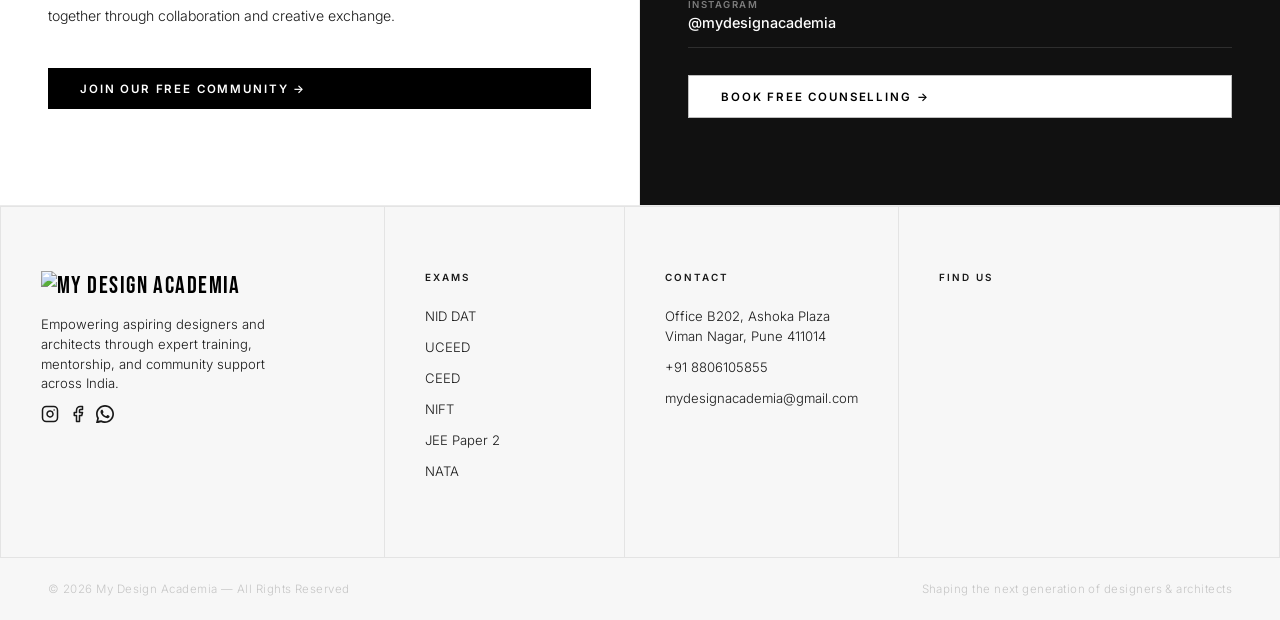
==== commit af10fc72: "updtes" ====
--- a/index.html
+++ b/index.html
@@ -51,24 +51,29 @@
       <div class="about-left">
         <span class="label">Who We Are</span>
         <h2>TRAINING THE NEXT GENERATION OF DESIGNERS</h2>
+        <p>Your child has a creative spark. We help turn it into a career.</p>
         <a class="btn btn-outline" href="about_us.html">About Us →</a>
       </div>
       <div class="about-right">
         <p>
-          Your child has a creative spark. We help turn it into a career.<br /><br />
           My Design Academia is Pune's
-          <b> the best design entrance coaching institute in Viman Nagar, Pune</b>
+          <b>
+            the best design entrance coaching institute in Viman Nagar, Pune</b
+          >
           guiding students into India's top design and architecture colleges:
-          NID, NIFT, IIT
+          NID, NIFT, IIT<br /><br />
+          Choosing a career in design can be confusing for both students and
+          parents. We offer free design career counselling to help you find the
+          right direction and make informed decisions. The session also covers
+          top design colleges, their entrance exams, and exam patterns.
         </p>
         <div class="uc-collapse-body" id="index-about">
           <p>
-            We understand that choosing a design career can feel confusing for
-            both students and parents. That's why our training combines design
-            aptitude training, sketching classes for design entrance, and
-            creative thinking development, helping students build the confidence
-            and skills required for top design colleges. Along with exam
-            preparation, we also provide
+            Our training program covers all key areas of design entrance
+            preparation, including design aptitude, sketching, and creative
+            thinking, helping students build the skills and confidence needed to
+            succeed in top design institutes. Along with exam preparation, we
+            also provide
             <b>portfolio preparation for design colleges</b> and personalized
             guidance to help students shape a successful design career.<br /><br />
             Our faculty are alumni who have personally cracked these exams and
--- a/css/style.css
+++ b/css/style.css
@@ -262,6 +262,12 @@
   padding: 5rem 3rem;
   border-right: 1px solid var(--border);
 }
+.about-left p {
+  font-size: 0.9rem;
+  line-height: 1.9;
+  color: var(--muted);
+  margin-bottom: 20px;
+}
 .about-left h2 {
   font-family: "Bebas Neue", sans-serif;
   font-size: clamp(3rem, 5vw, 5rem);
@@ -423,7 +429,6 @@
 .courses-grid {
   display: grid;
   grid-template-columns: repeat(3, 1fr);
-  border-bottom: 1px solid var(--border);
 }
 .course-card {
   border: 1px solid var(--border);
@@ -898,15 +903,18 @@
 /* REVEAL */
 .r {
   opacity: 0;
-  transform: translateY(20px);
+  transform: translateY(50px);
   transition:
-    opacity 0.65s ease,
-    transform 0.65s ease;
+    opacity 1.0s ease,
+    transform 1.0s ease;
 }
 .r.v {
   opacity: 1;
   transform: translateY(0);
 }
+.r.v:nth-child(1) { transition-delay: 0.1s; }
+.r.v:nth-child(2) { transition-delay: 0.25s; }
+.r.v:nth-child(3) { transition-delay: 0.4s; }
 /* Fallback: if JS fails, show everything */
 @media (prefers-reduced-motion: reduce) {
   .r {
@@ -3850,3 +3858,141 @@
     padding: 0.75rem 0.75rem;
   }
 }
+/* ── MOBILE BURGER MENU ── */
+.mob-burger {
+  display: none;
+  flex-direction: column;
+  justify-content: center;
+  gap: 5px;
+  background: none;
+  border: none;
+  cursor: pointer;
+  padding: 0.25rem;
+  z-index: 1001;
+  position: relative;
+}
+.mob-burger span {
+  display: block;
+  width: 24px;
+  height: 2px;
+  background: #000;
+  transition: all 0.3s ease;
+  transform-origin: center;
+}
+.mob-burger.open {
+  position: fixed;
+  top: 22px;
+  right: 1.5rem;
+}
+.mob-burger.open span { background: #000; }
+.mob-burger.open span:nth-child(1) { transform: translateY(7px) rotate(45deg); }
+.mob-burger.open span:nth-child(2) { opacity: 0; }
+.mob-burger.open span:nth-child(3) { transform: translateY(-7px) rotate(-45deg); }
+
+.mob-overlay {
+  display: none;
+  position: fixed;
+  inset: 0;
+  background: rgba(0,0,0,0.45);
+  z-index: 998;
+}
+.mob-overlay.open { display: block; }
+
+.mob-menu {
+  position: fixed;
+  top: 0;
+  right: 0;
+  width: min(320px, 85vw);
+  height: 100vh;
+  background: var(--bg);
+  border-left: 1px solid var(--border);
+  z-index: 999;
+  transform: translateX(100%);
+  transition: transform 0.35s cubic-bezier(0.4, 0, 0.2, 1);
+  overflow-y: auto;
+}
+.mob-menu.open { transform: translateX(0); }
+
+.mob-menu-inner {
+  display: flex;
+  flex-direction: column;
+  padding: 5rem 1rem 2rem;
+  overflow-x: hidden;
+}
+
+.mob-link {
+  font-size: 0.75rem;
+  font-weight: 500;
+  letter-spacing: 0.1em;
+  text-transform: uppercase;
+  color: var(--muted);
+  background: none;
+  border: none;
+  border-bottom: 1px solid var(--border);
+  padding: 1rem 1rem;
+  text-align: left;
+  cursor: pointer;
+  width: 100%;
+  display: flex;
+  align-items: center;
+  justify-content: space-between;
+  transition: color 0.2s;
+  margin: 0 -1rem;
+  width: calc(100% + 2rem);
+}
+.mob-link:hover { color: #000; }
+
+.mob-arrow {
+  width: 12px;
+  height: 8px;
+  transition: transform 0.3s ease;
+  flex-shrink: 0;
+}
+.mob-exams-toggle.open .mob-arrow { transform: rotate(180deg); }
+
+.mob-exams-list {
+  display: none;
+  flex-direction: column;
+  background: var(--bg2);
+  border-bottom: 1px solid var(--border);
+  margin: 0 -1rem;
+  width: calc(100% + 2rem);
+  box-shadow: inset 0 4px 10px rgba(0,0,0,0.07), inset 0 -4px 10px rgba(0,0,0,0.04);
+}
+.mob-exams-list.open { display: flex; }
+
+.mob-sub-link {
+  font-size: 0.72rem;
+  font-weight: 500;
+  letter-spacing: 0.1em;
+  text-transform: uppercase;
+  color: var(--muted);
+  padding: 0.8rem 1rem;
+  border-bottom: 1px solid var(--border);
+  transition: color 0.2s;
+}
+.mob-sub-link:last-child { border-bottom: none; }
+.mob-sub-link:hover { color: #000; }
+
+.mob-cta {
+  margin-top: 1.5rem;
+  align-self: center;
+  background: #d4ff00;
+  color: #000;
+  padding: 0.55rem 1.4rem;
+  font-size: 0.7rem;
+  font-weight: 600;
+  letter-spacing: 0.12em;
+  text-transform: uppercase;
+  transition: background 0.2s;
+}
+.mob-cta:hover {
+  background: #333;
+  color: #d4ff00;
+}
+
+@media (max-width: 960px) {
+  .mob-burger { display: flex; }
+  .nav-hamburger { display: none !important; }
+  .nav-links { display: none !important; }
+}
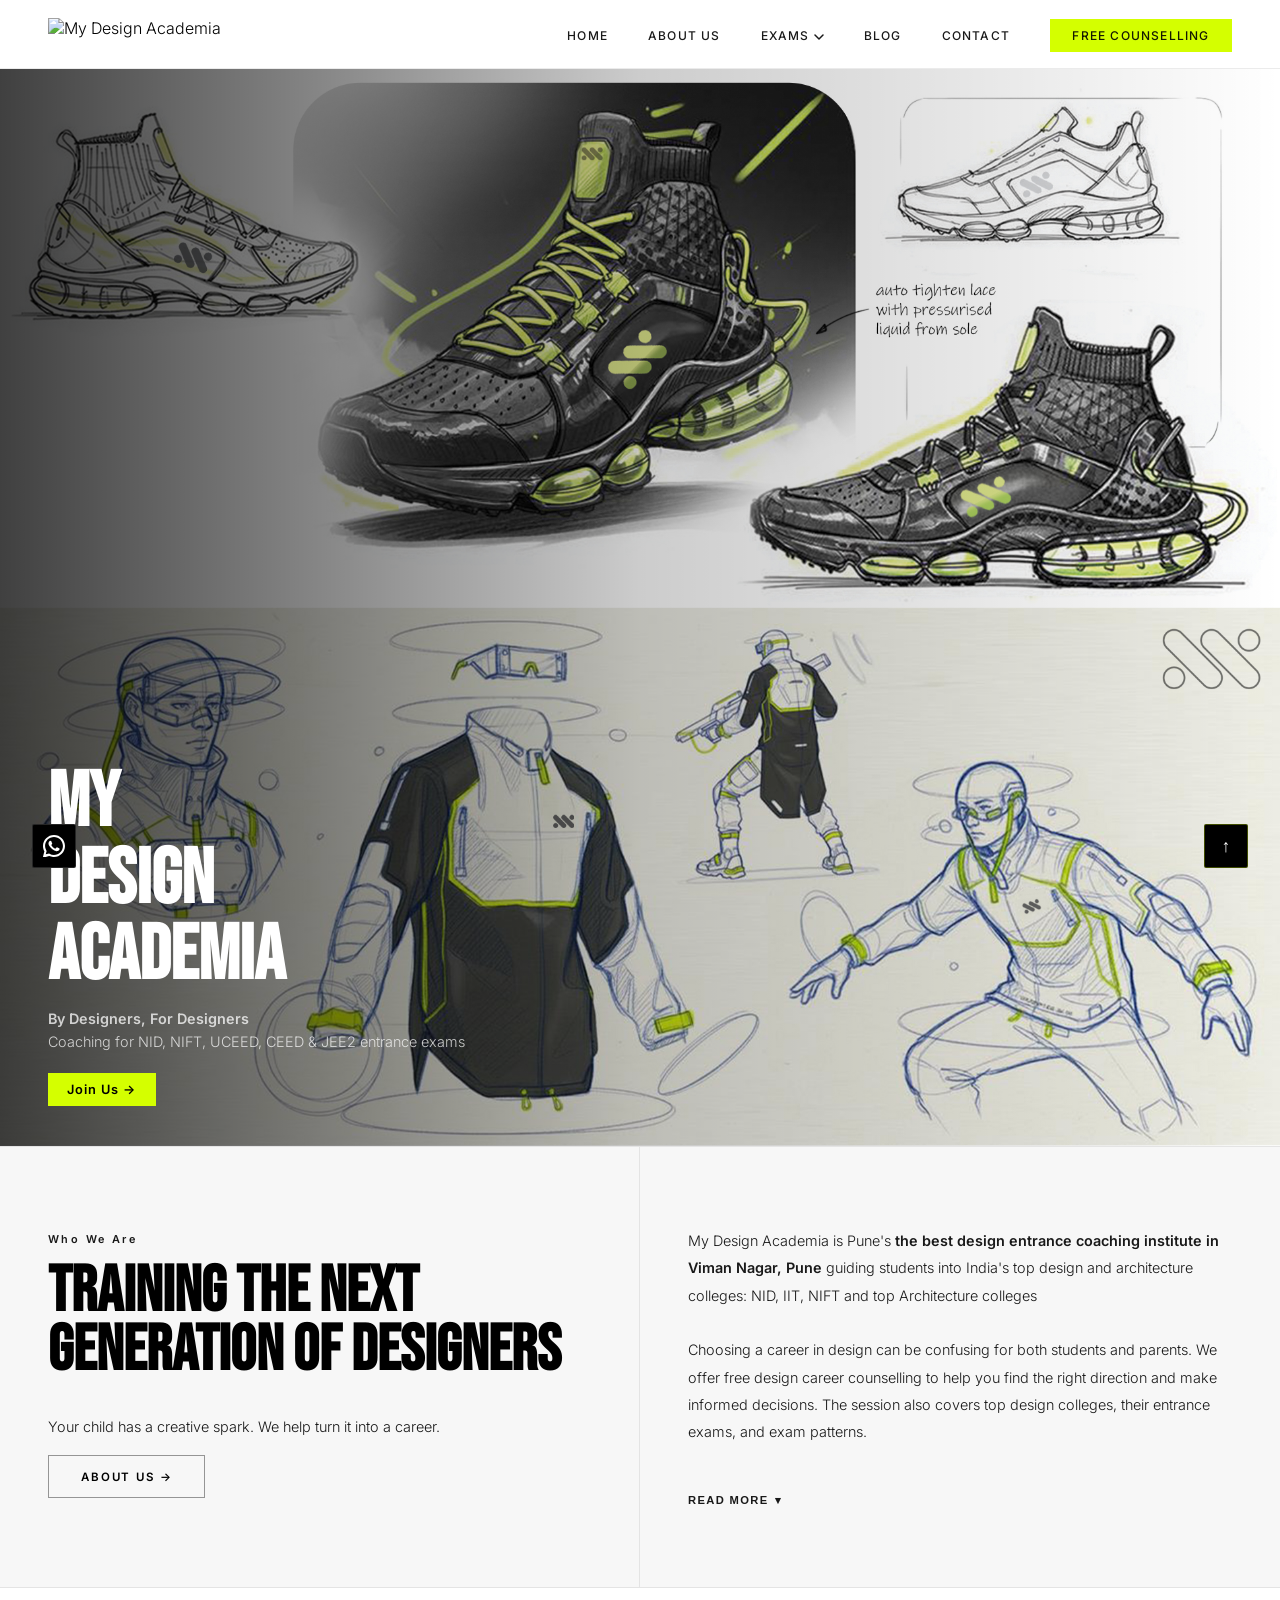
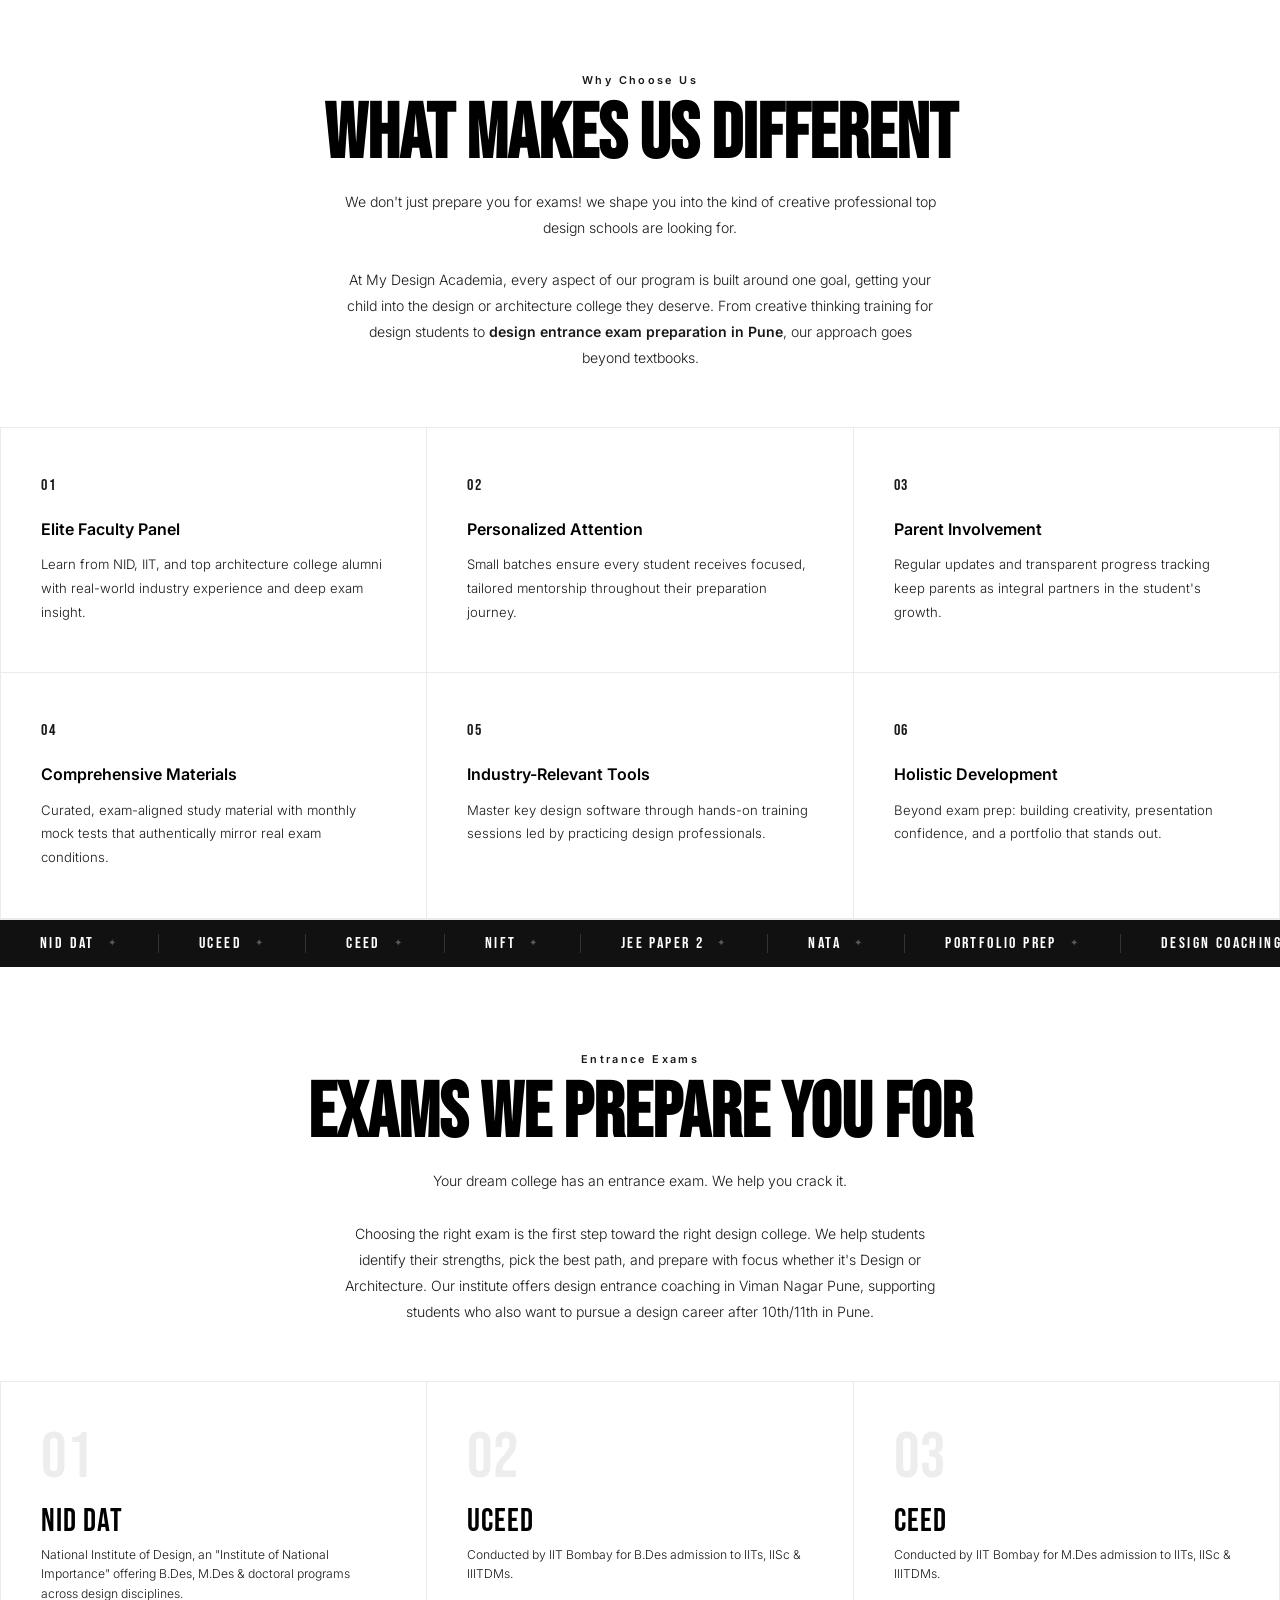
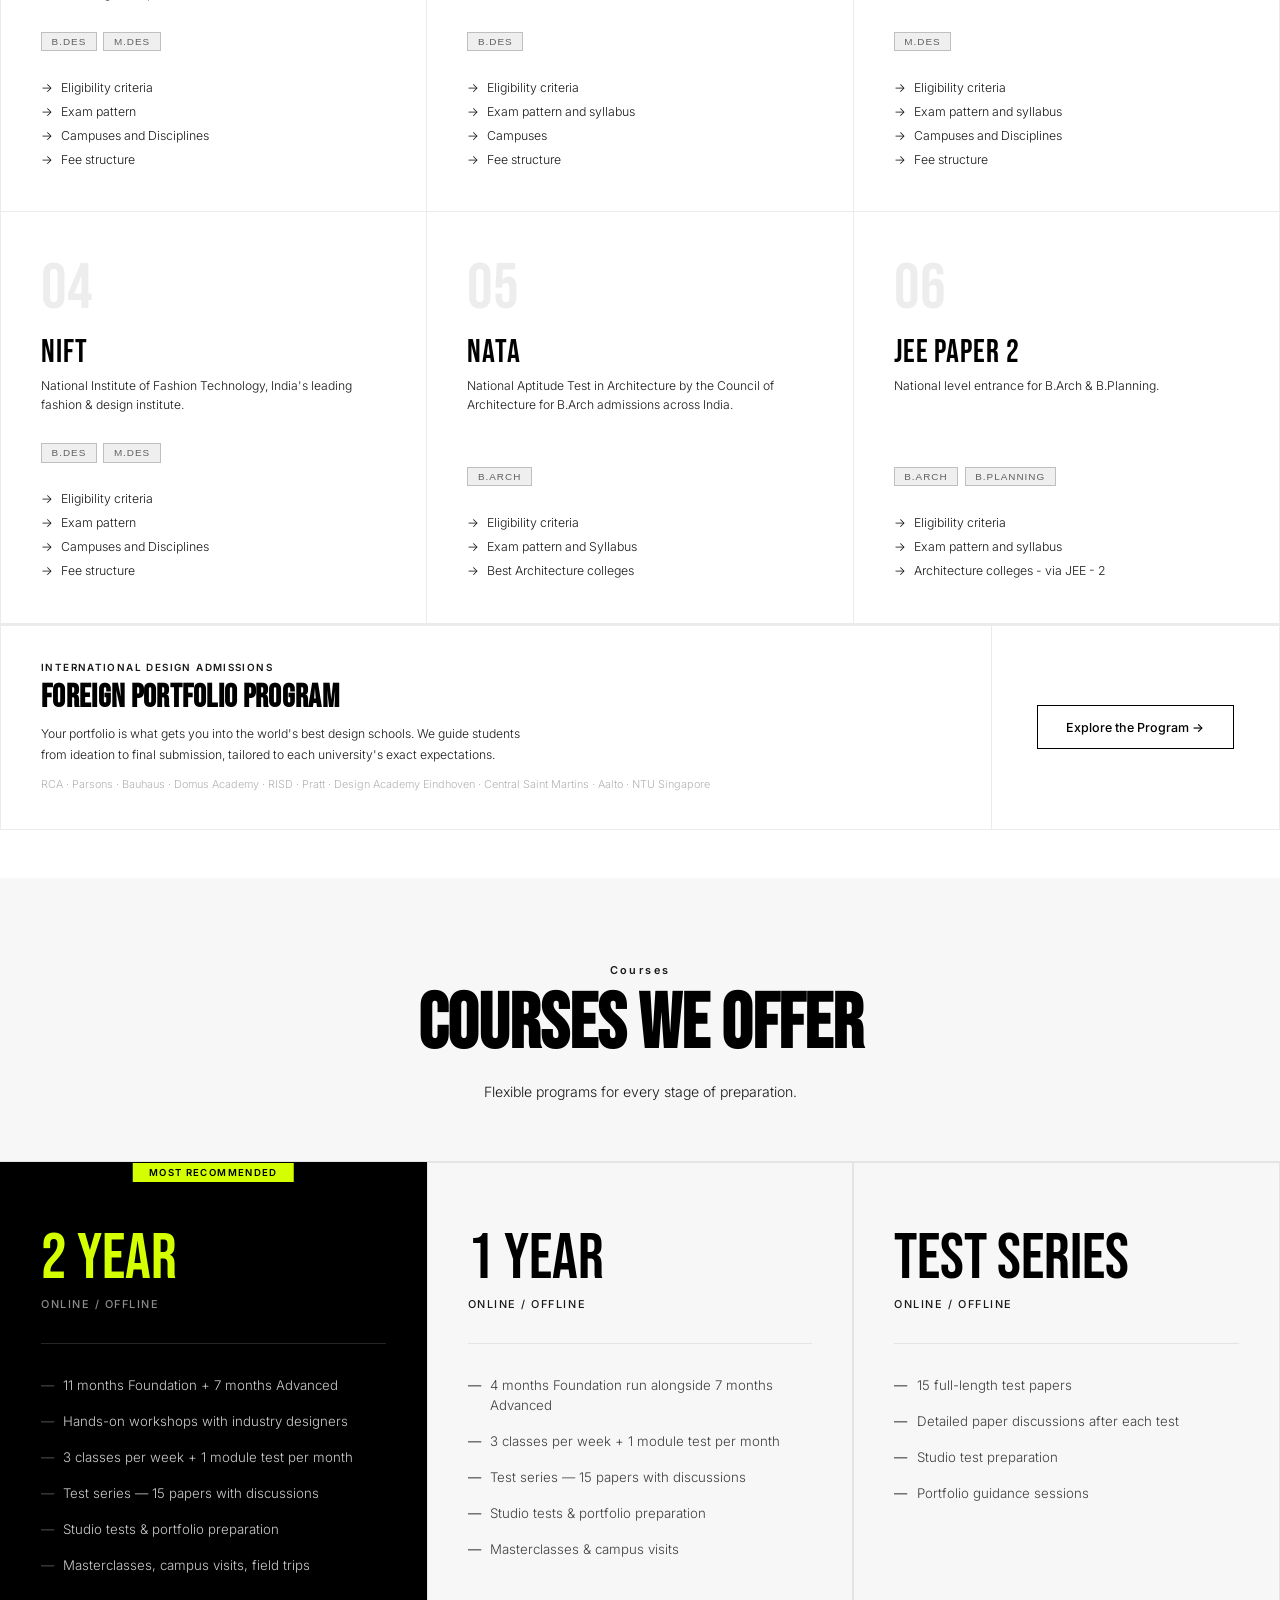
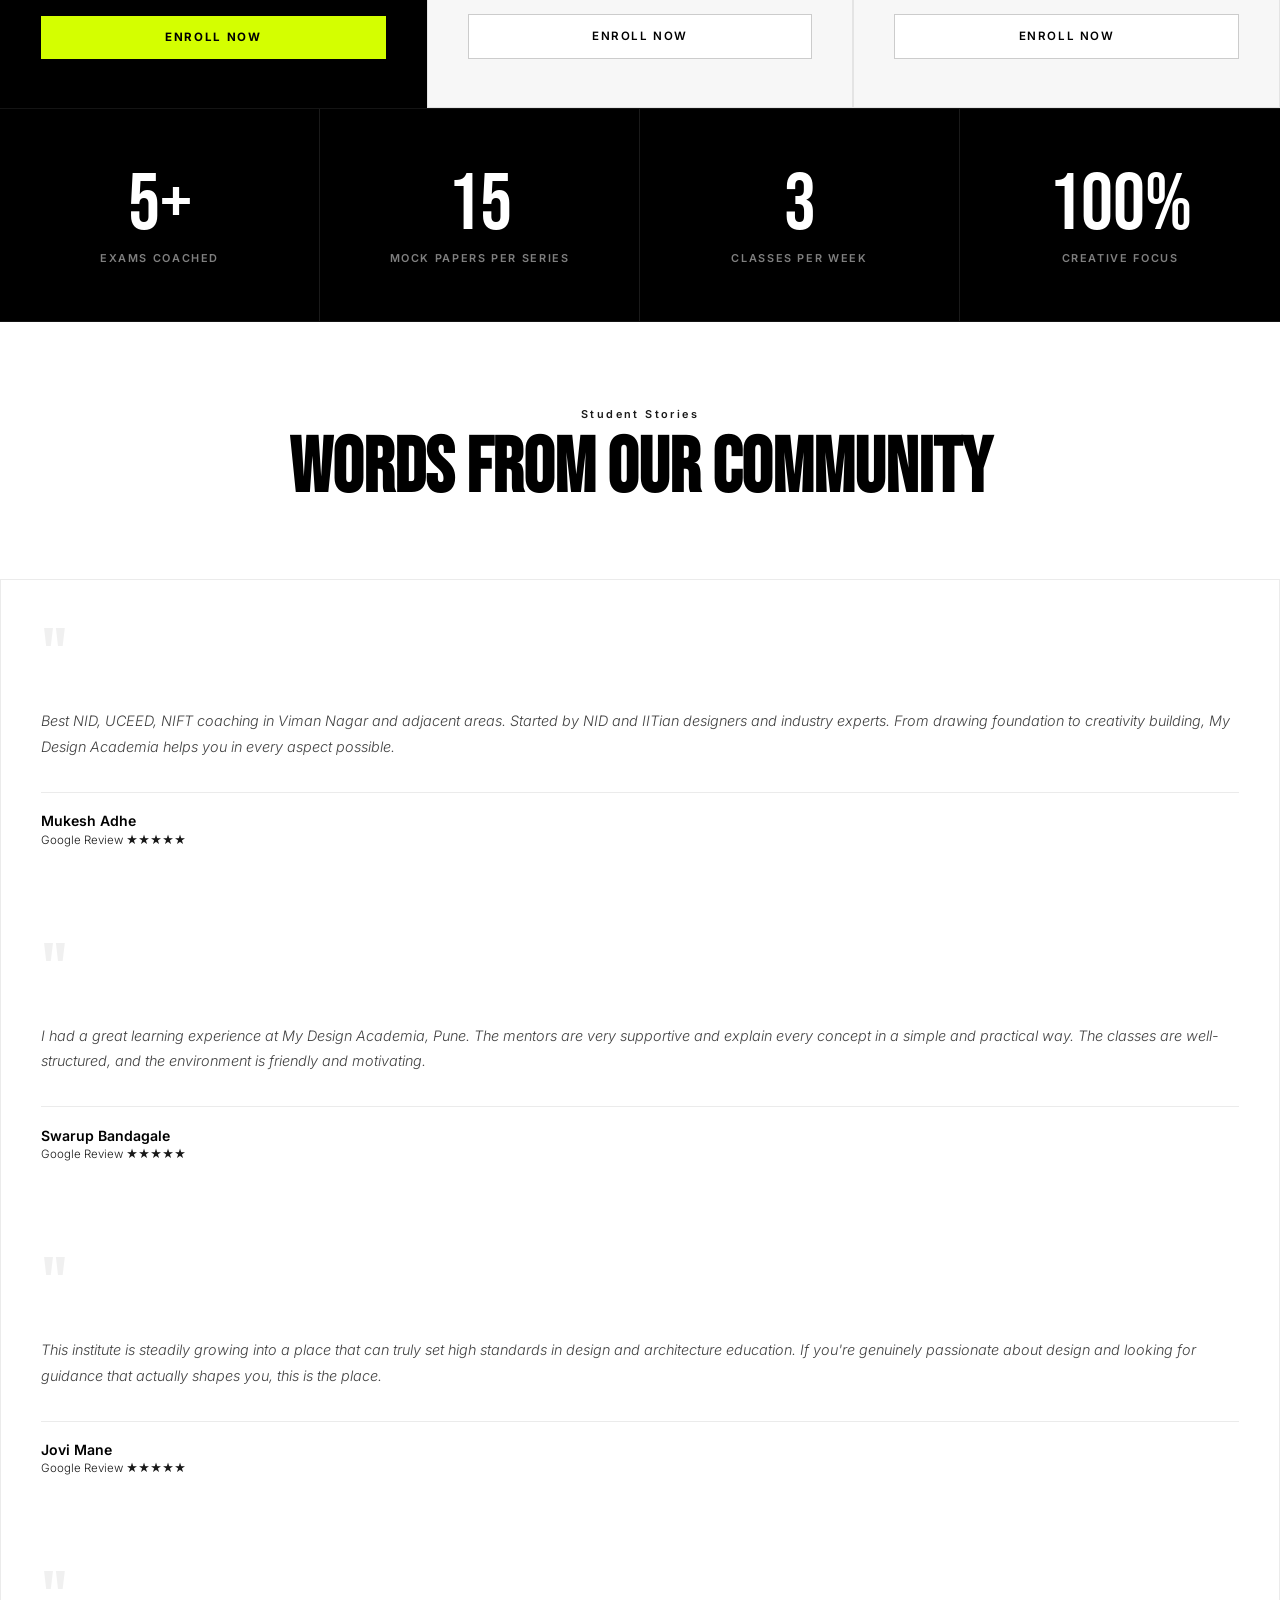
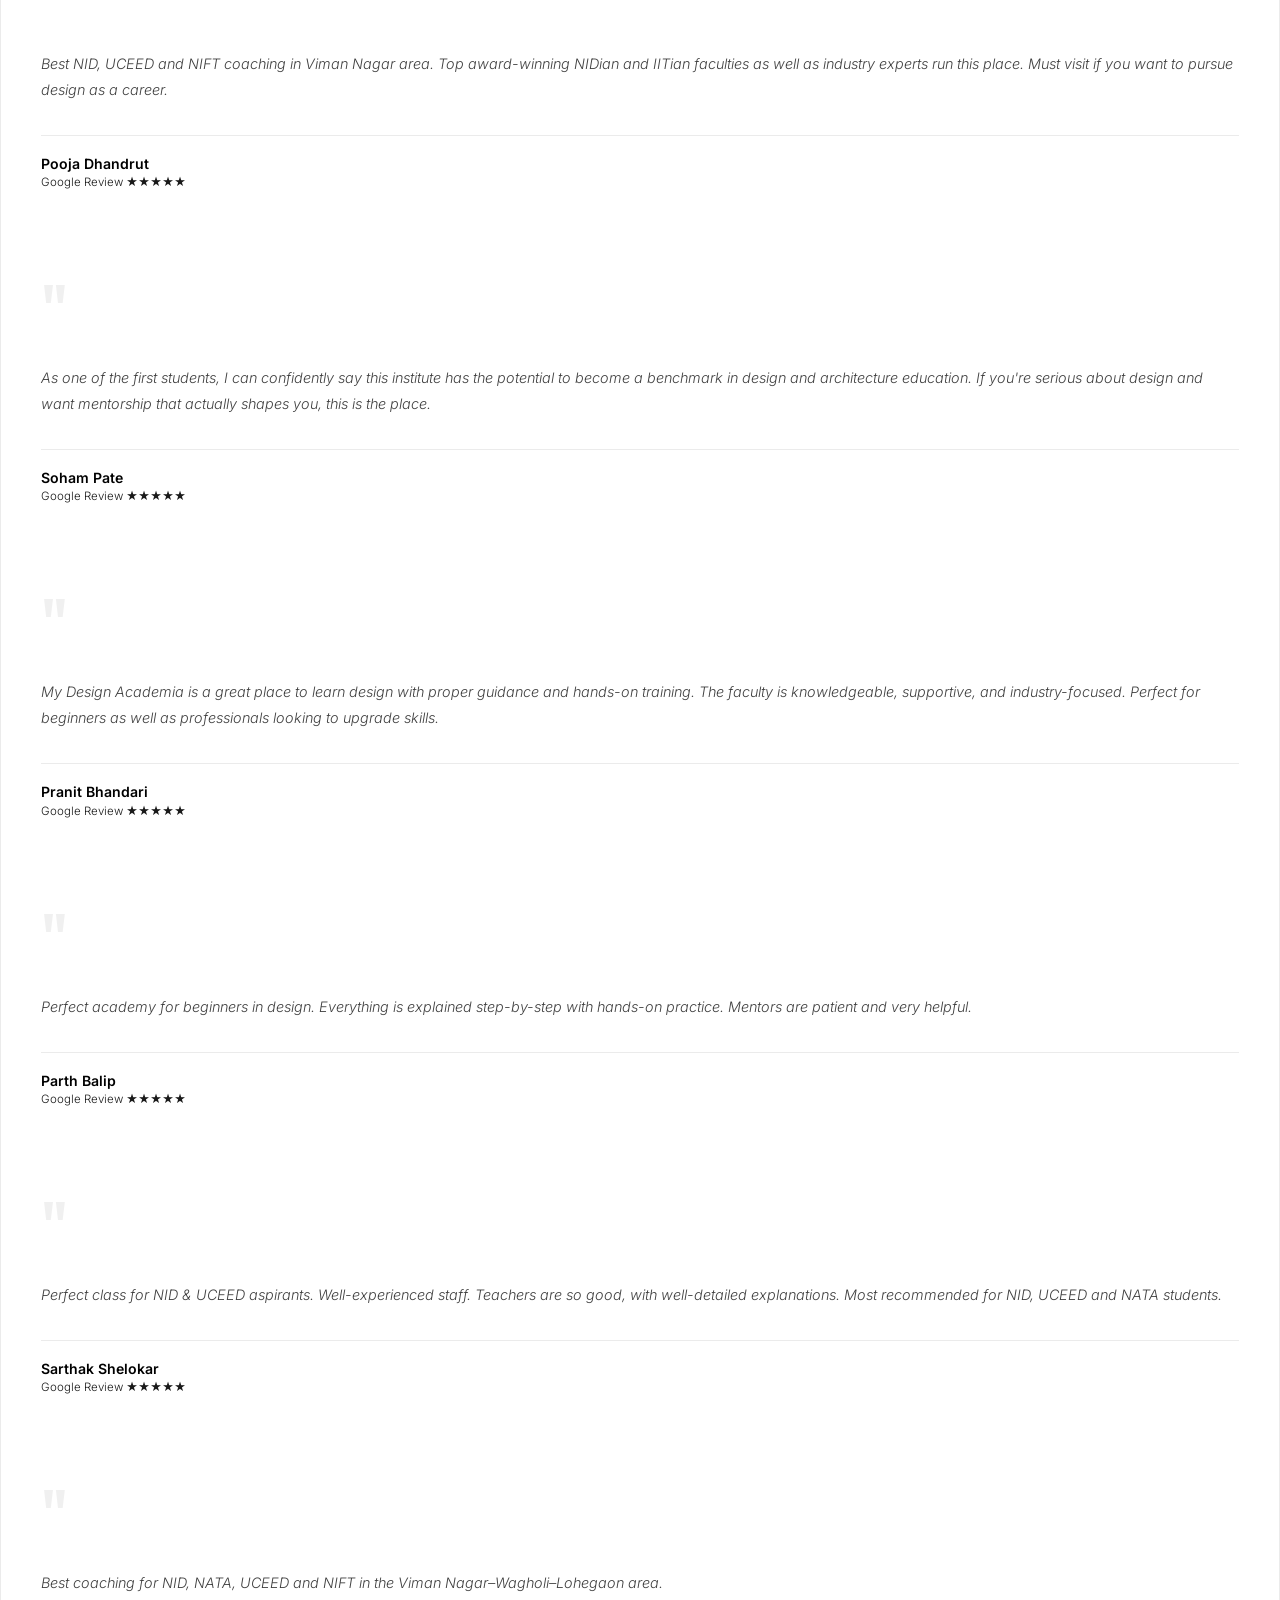
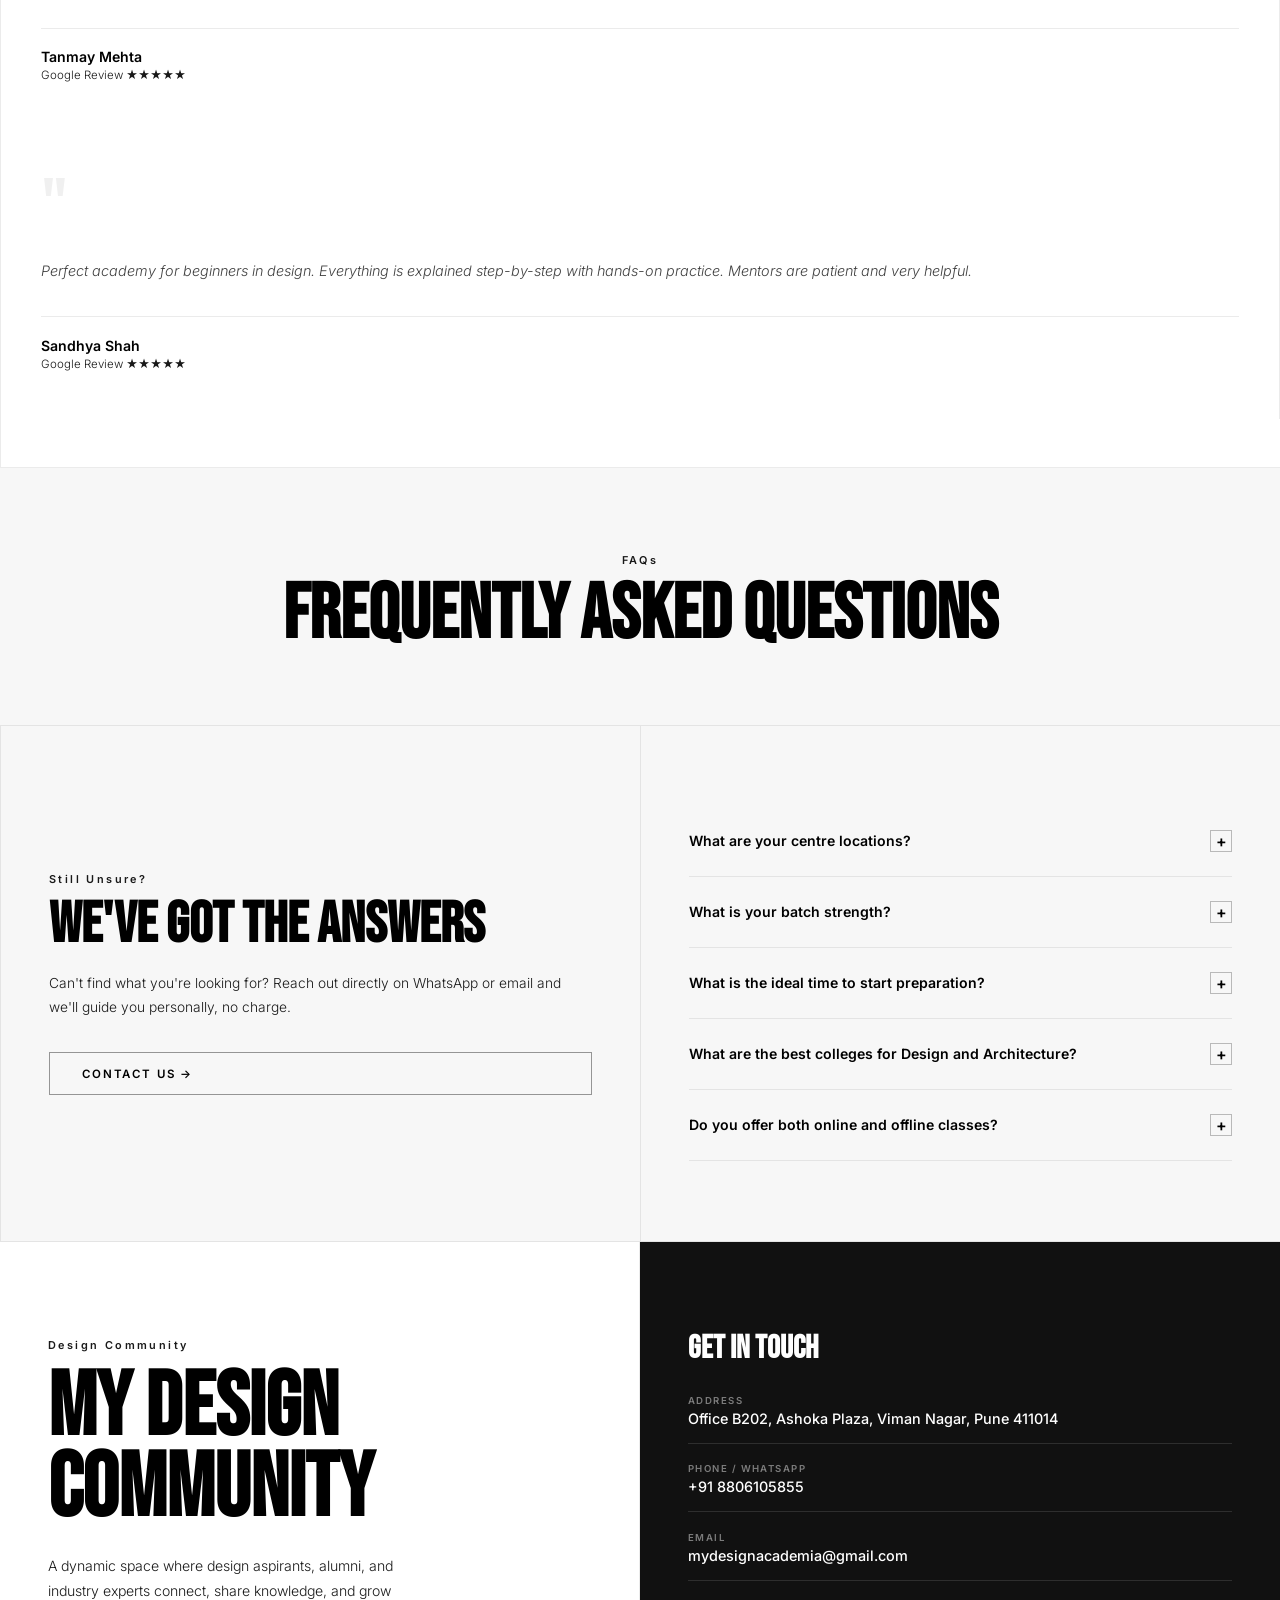
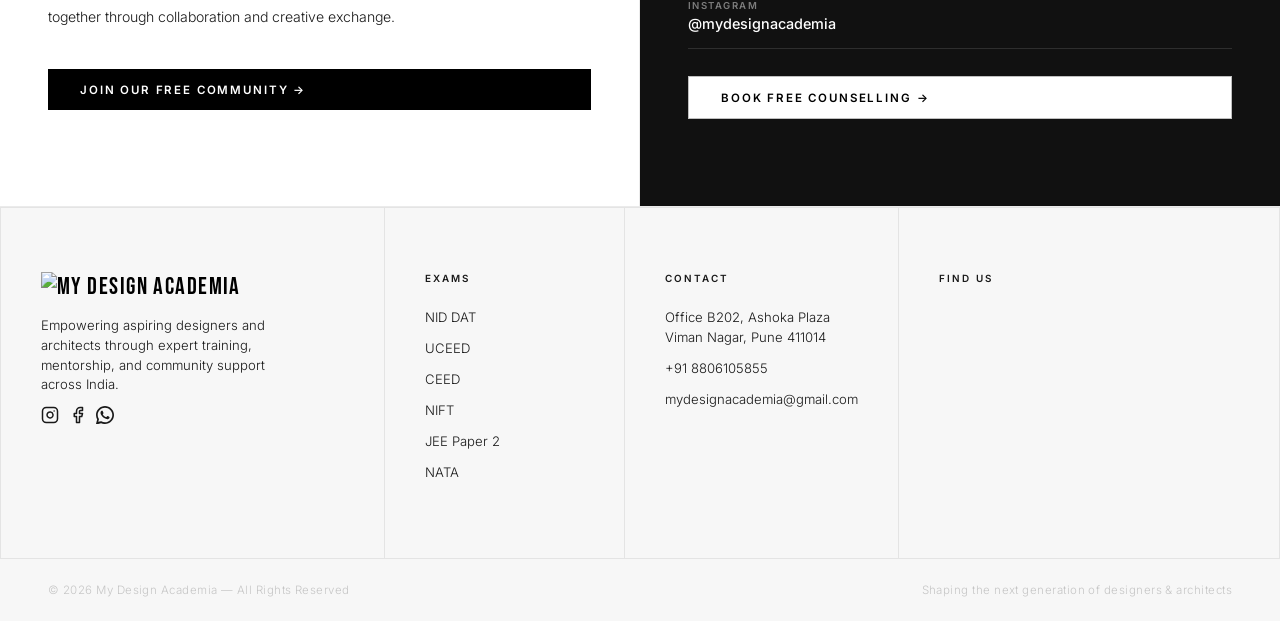
==== commit da977d82: "updtes" ====
--- a/index.html
+++ b/index.html
@@ -22,8 +22,7 @@
       <div class="swiper-overlay">
         <h2 class="slide-title">MY<br />DESIGN<br />ACADEMIA</h2>
         <p class="slide-desc">
-          By Designers, For Designers. Coaching for NID, NIFT, UCEED & CEED
-          design entrance exams
+          <b>By Designers, For Designers</b><br> Coaching for NID, NIFT, UCEED, CEED & JEE2 entrance exams
         </p>
         <a class="slide-link" href="contactus.html">Join Us →</a>
       </div>
@@ -61,7 +60,7 @@
             the best design entrance coaching institute in Viman Nagar, Pune</b
           >
           guiding students into India's top design and architecture colleges:
-          NID, NIFT, IIT<br /><br />
+          NID, IIT, NIFT and top Architecture colleges<br /><br />
           Choosing a career in design can be confusing for both students and
           parents. We offer free design career counselling to help you find the
           right direction and make informed decisions. The session also covers
@@ -81,7 +80,7 @@
             just teach, they mentor, guide, and prepare your child for
             everything these exams demand.<br /><br />
           </p>
-          <div class="about-bullets">
+          <!-- <div class="about-bullets">
             <div class="about-bullet">
               Small batches for personalized guidance
             </div>
@@ -91,7 +90,7 @@
             <div class="about-bullet">
               Campus visits, masterclasses &amp; field trips
             </div>
-          </div>
+          </div> -->
         </div>
         <button
           class="uc-read-more-btn"
--- a/css/style.css
+++ b/css/style.css
@@ -266,7 +266,7 @@
   font-size: 0.9rem;
   line-height: 1.9;
   color: var(--muted);
-  margin-bottom: 20px;
+  margin-bottom: 15px;
 }
 .about-left h2 {
   font-family: "Bebas Neue", sans-serif;
@@ -551,6 +551,8 @@
   display: grid;
   grid-template-columns: repeat(4, 1fr);
   border-bottom: 1px solid rgba(255, 255, 255, 0.08);
+  border-top: 1px solid rgba(255, 255, 255, 0.08);
+
 }
 .stat-item {
   padding: 3.5rem 2rem;
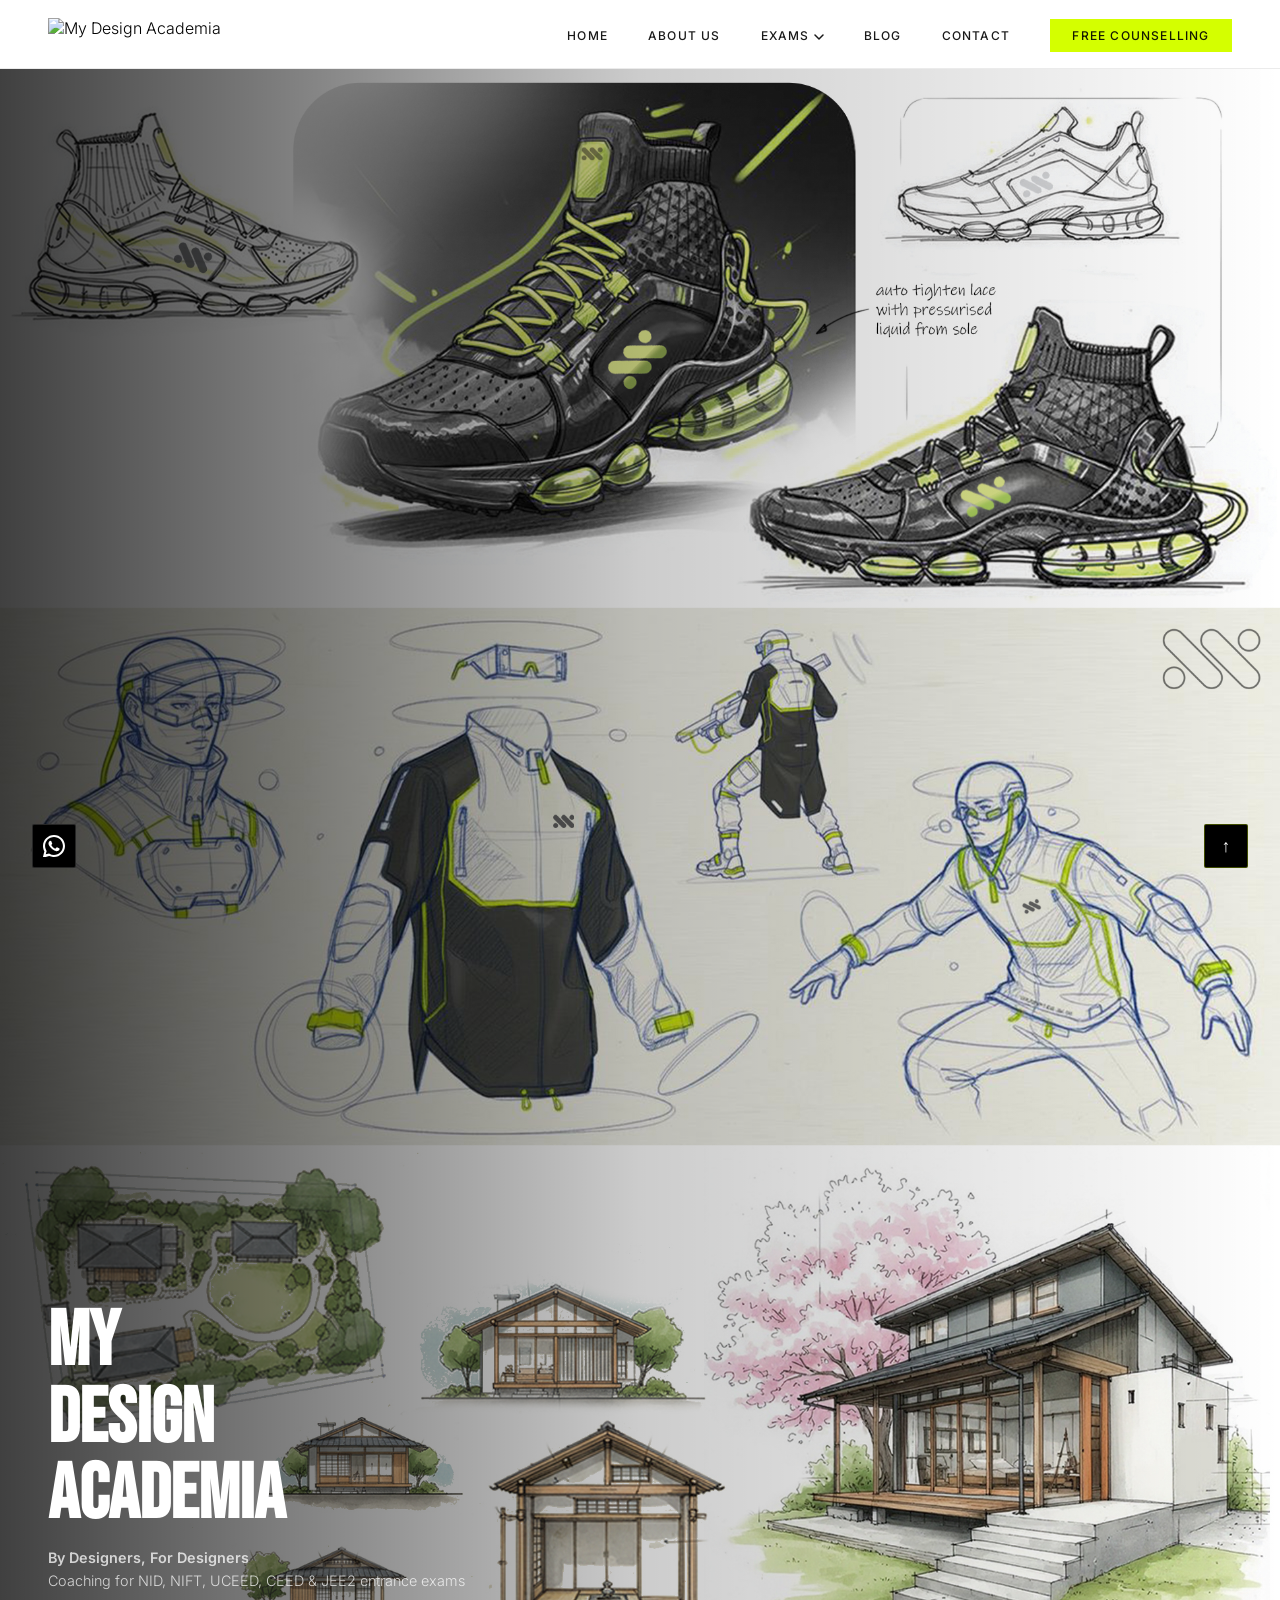
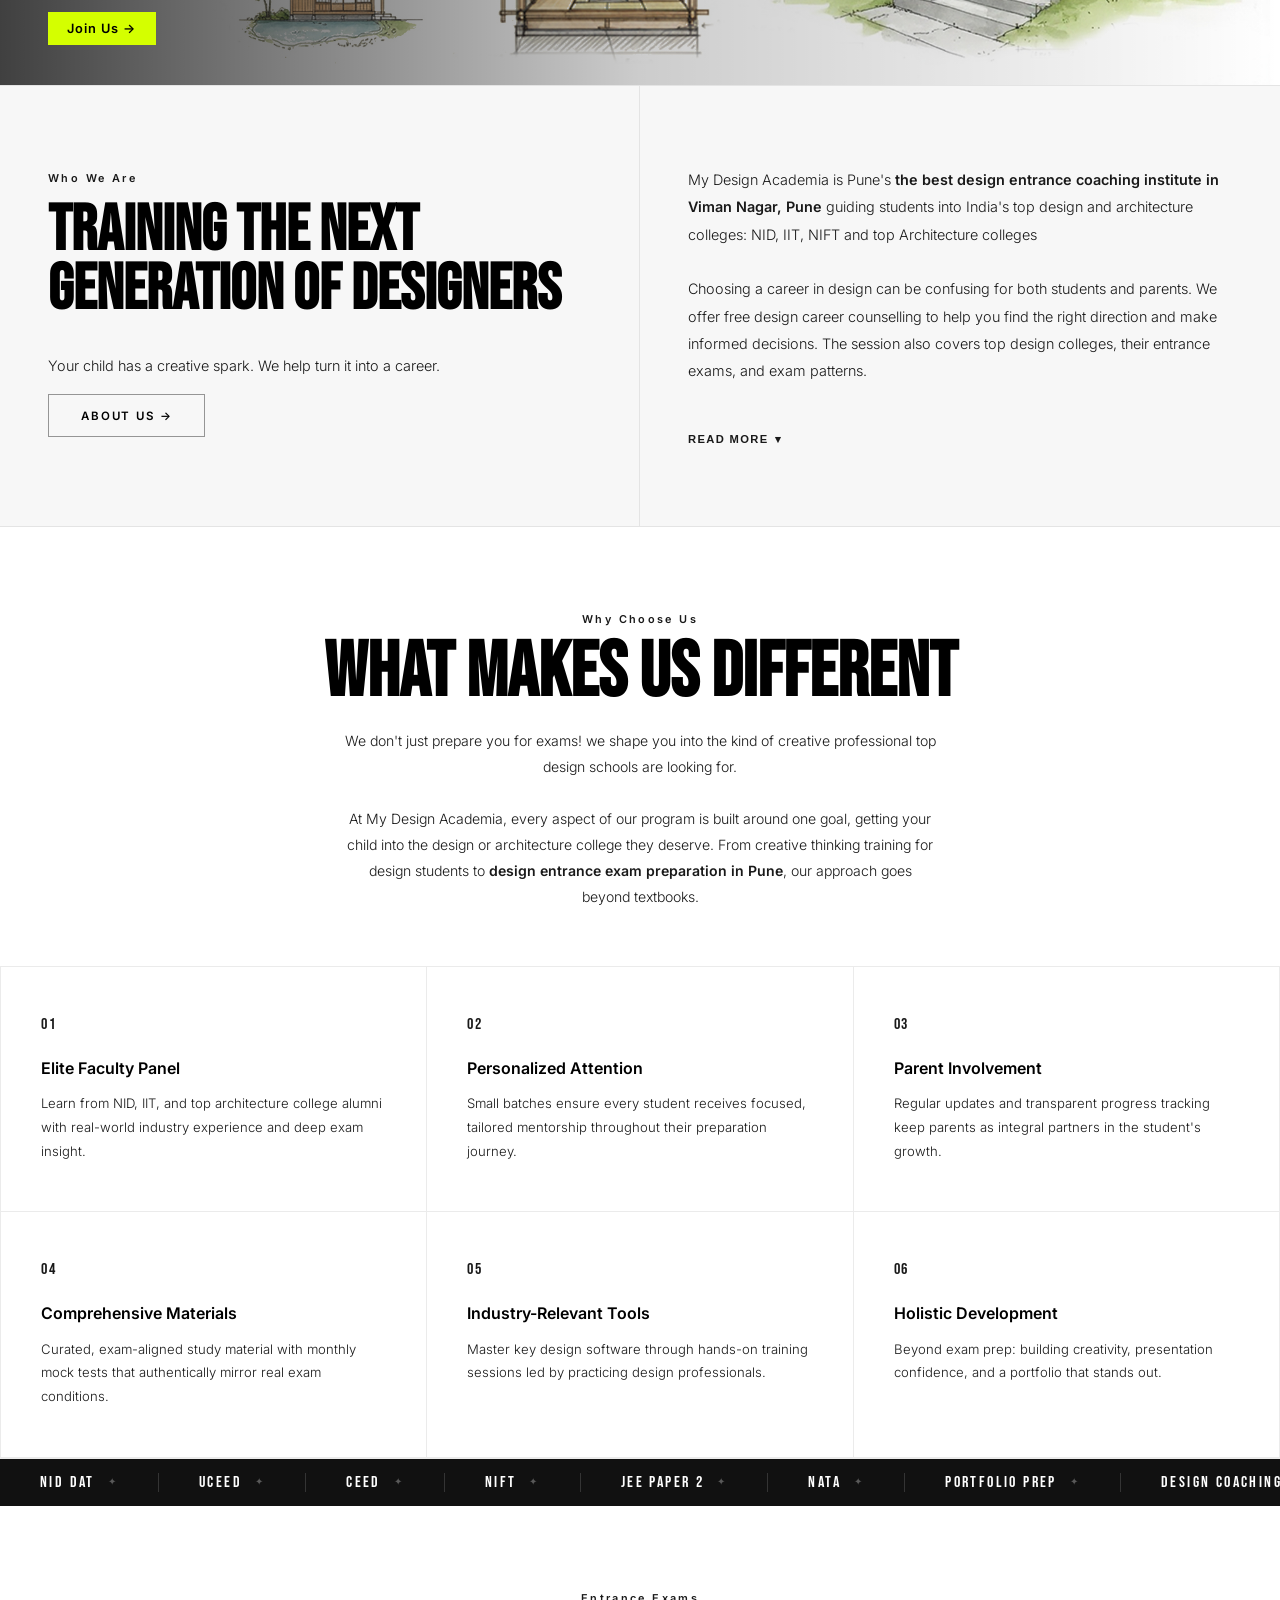
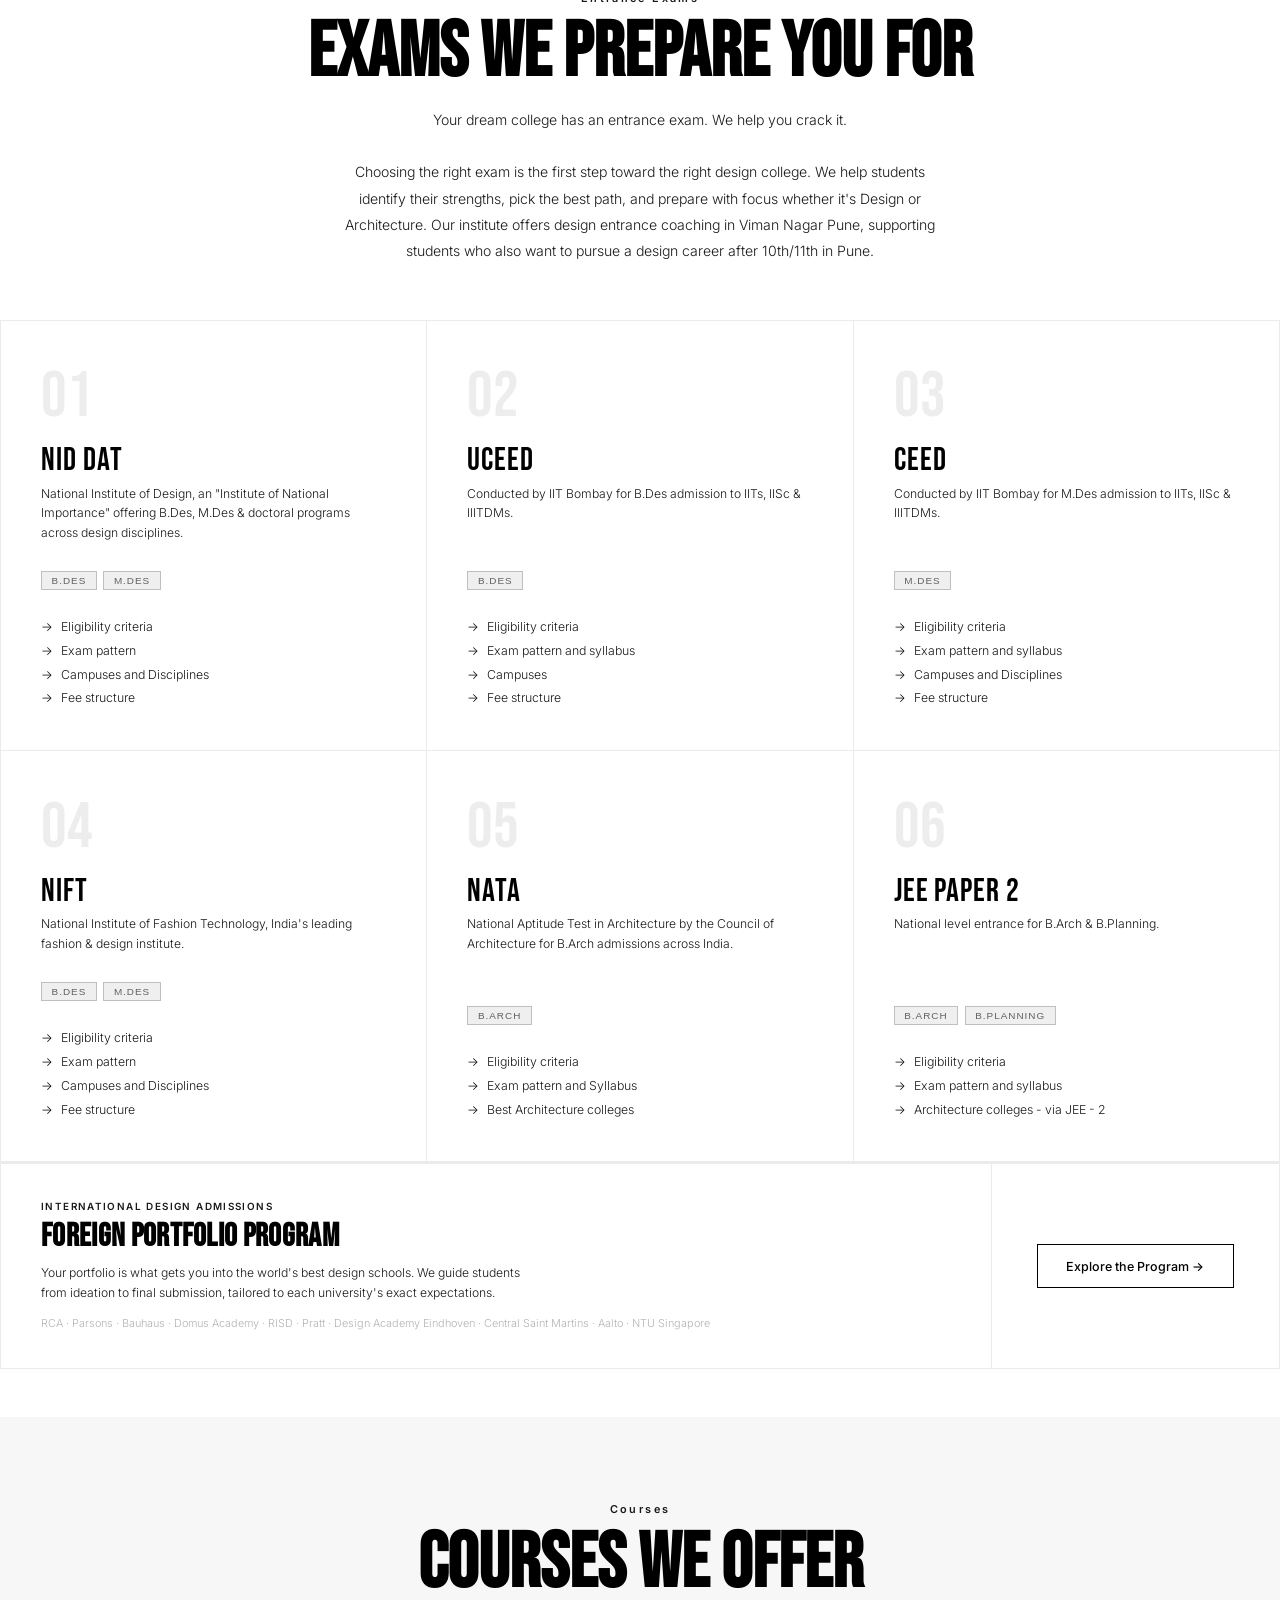
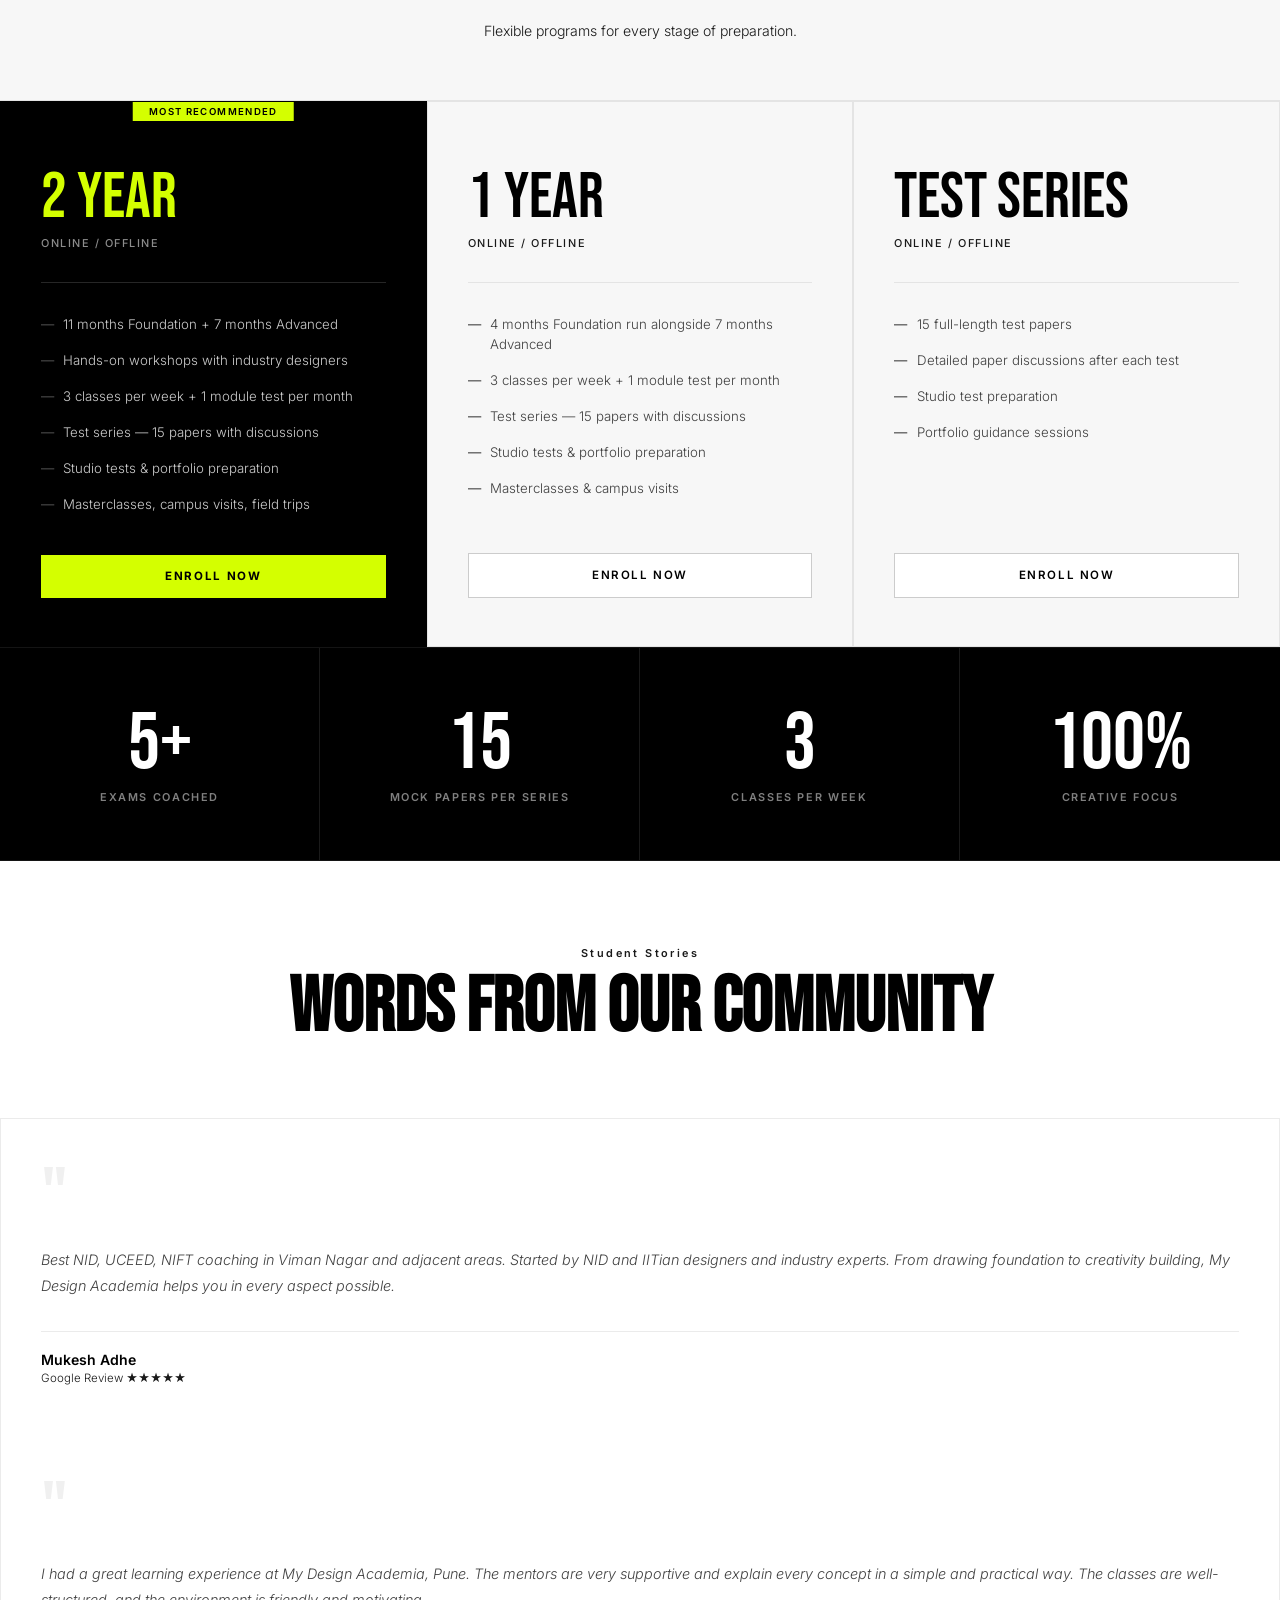
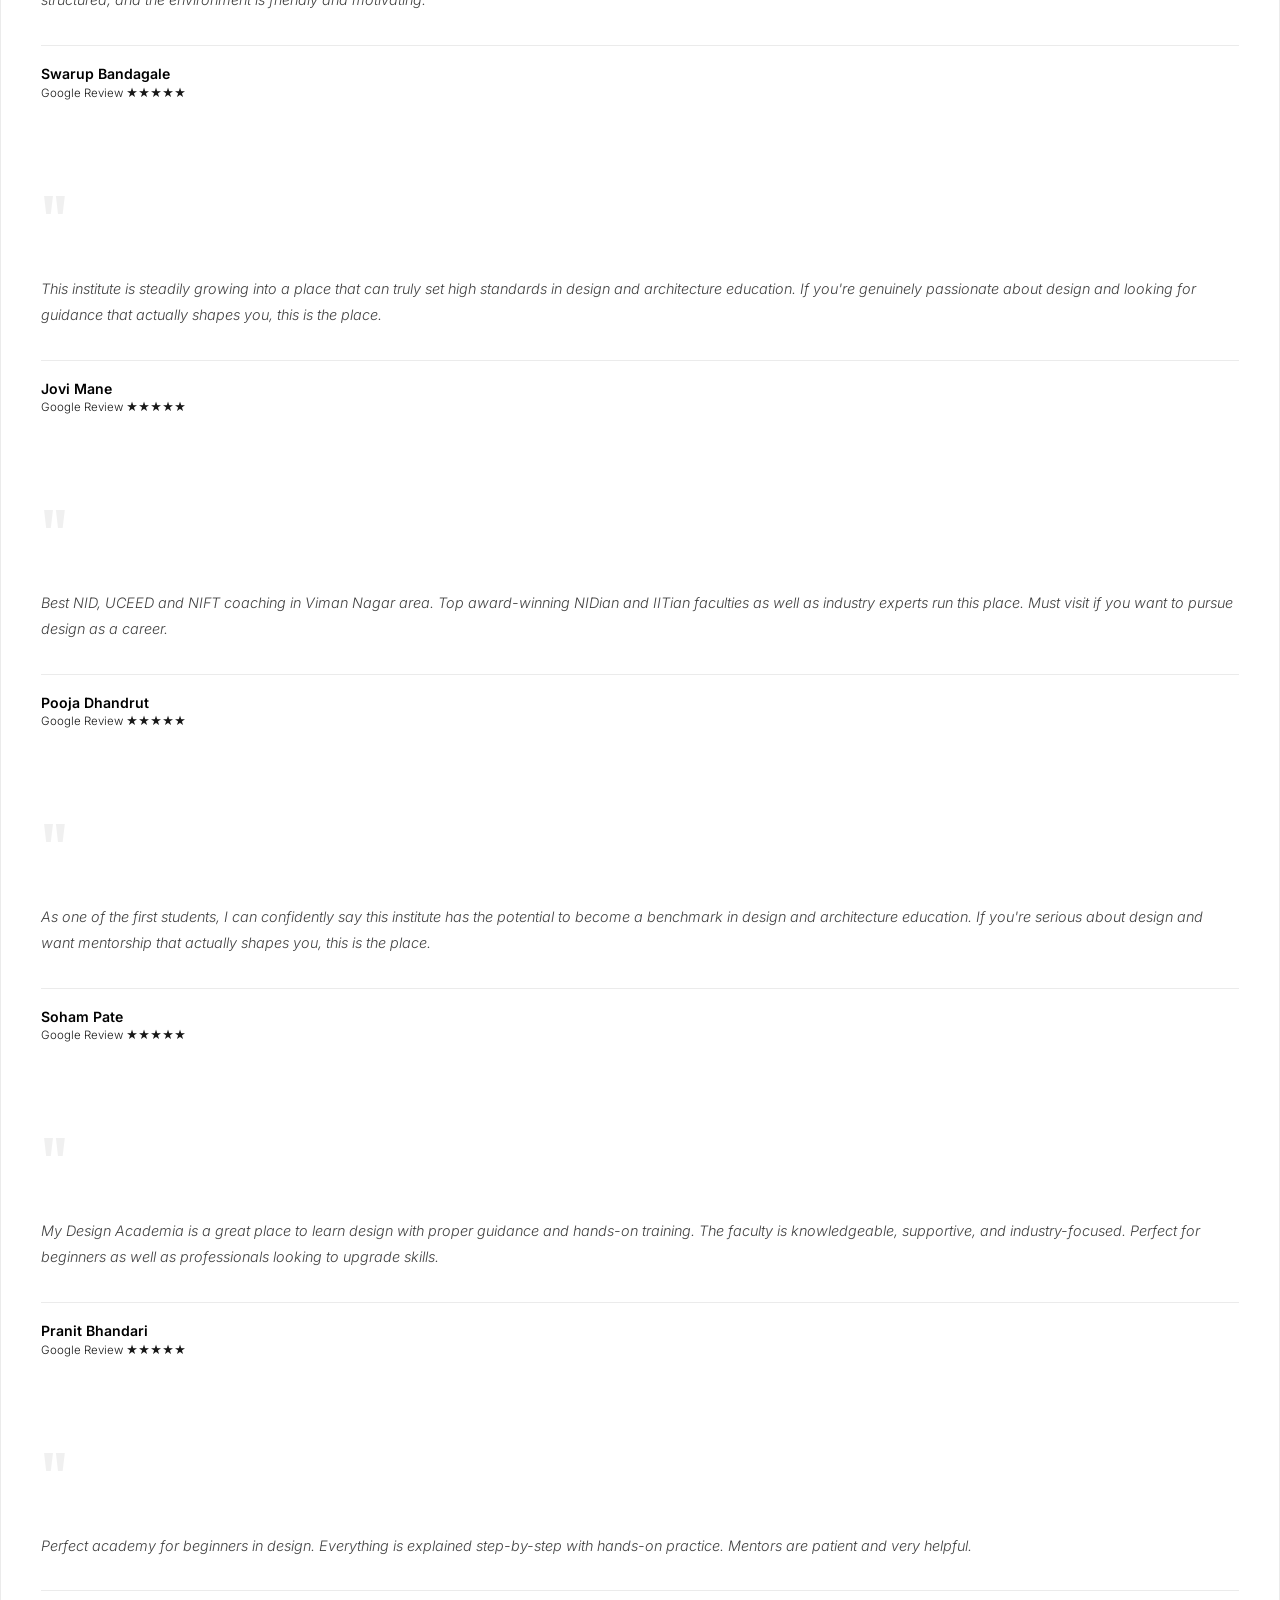
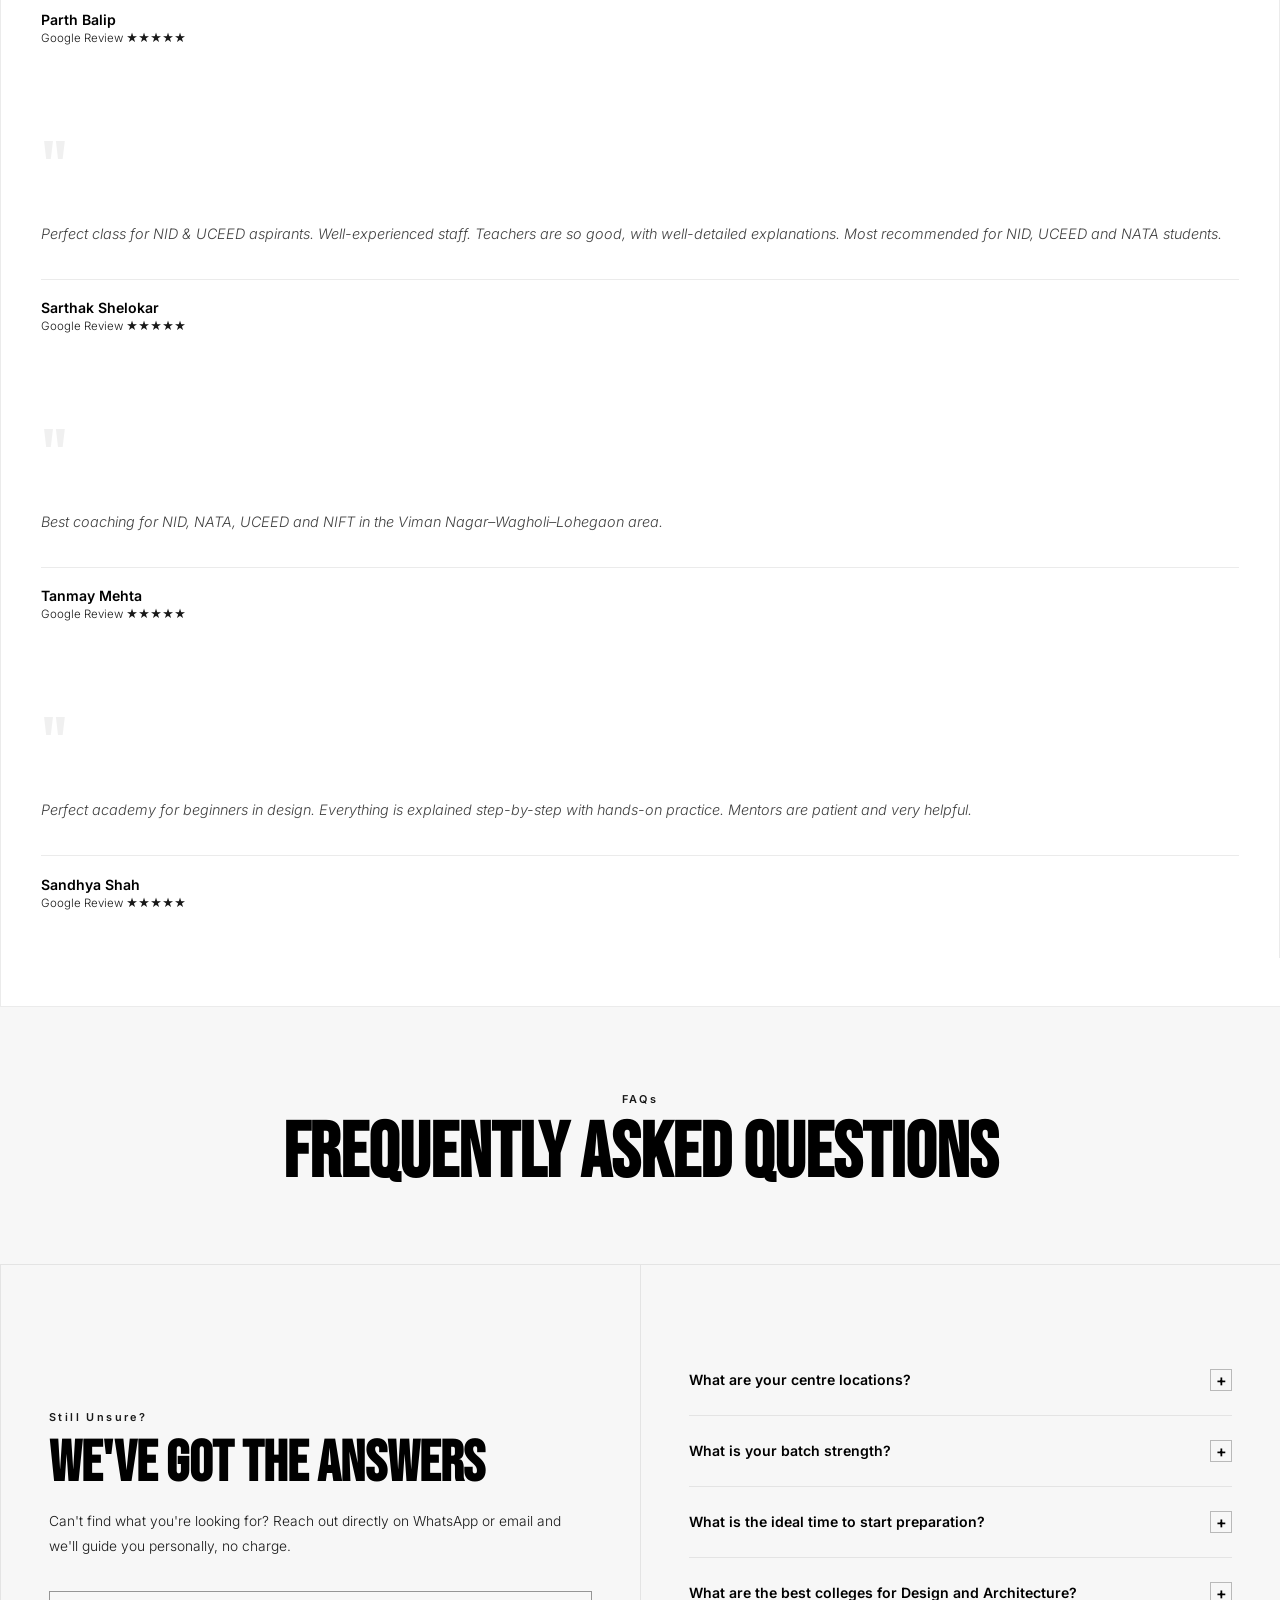
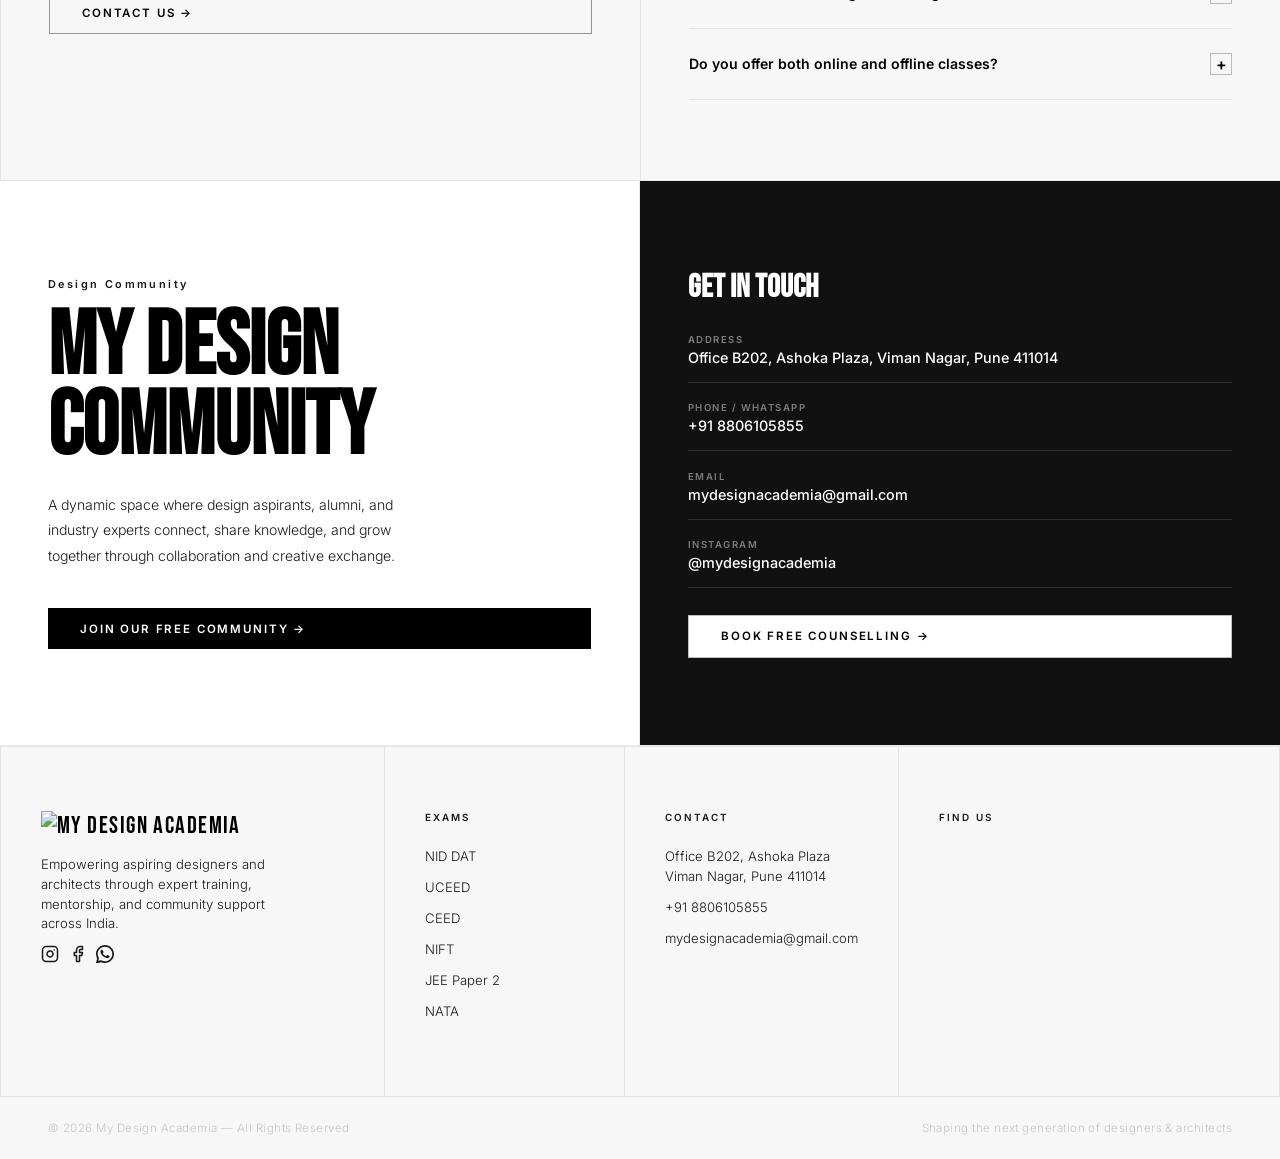
==== commit fbdfa5d3: "updtes" ====
--- a/index.html
+++ b/index.html
@@ -36,11 +36,11 @@
           <img src="assets/images/sketches2.jpeg" alt="Slide 2" />
         </div>
 
-        <!-- <div class="swiper-slide">
-        <img src="assets/images/Slide3.jpeg" alt="Slide 3" />
-      </div>
-
-      <div class="swiper-slide">
+        <div class="swiper-slide">
+        <img src="assets/images/sketches3.jpeg" alt="Slide 3" />
+      </div>
+
+      <!-- <div class="swiper-slide">
         <img src="assets/images/slider-1.png" alt="Slide 4" />
       </div>  -->
       </div>
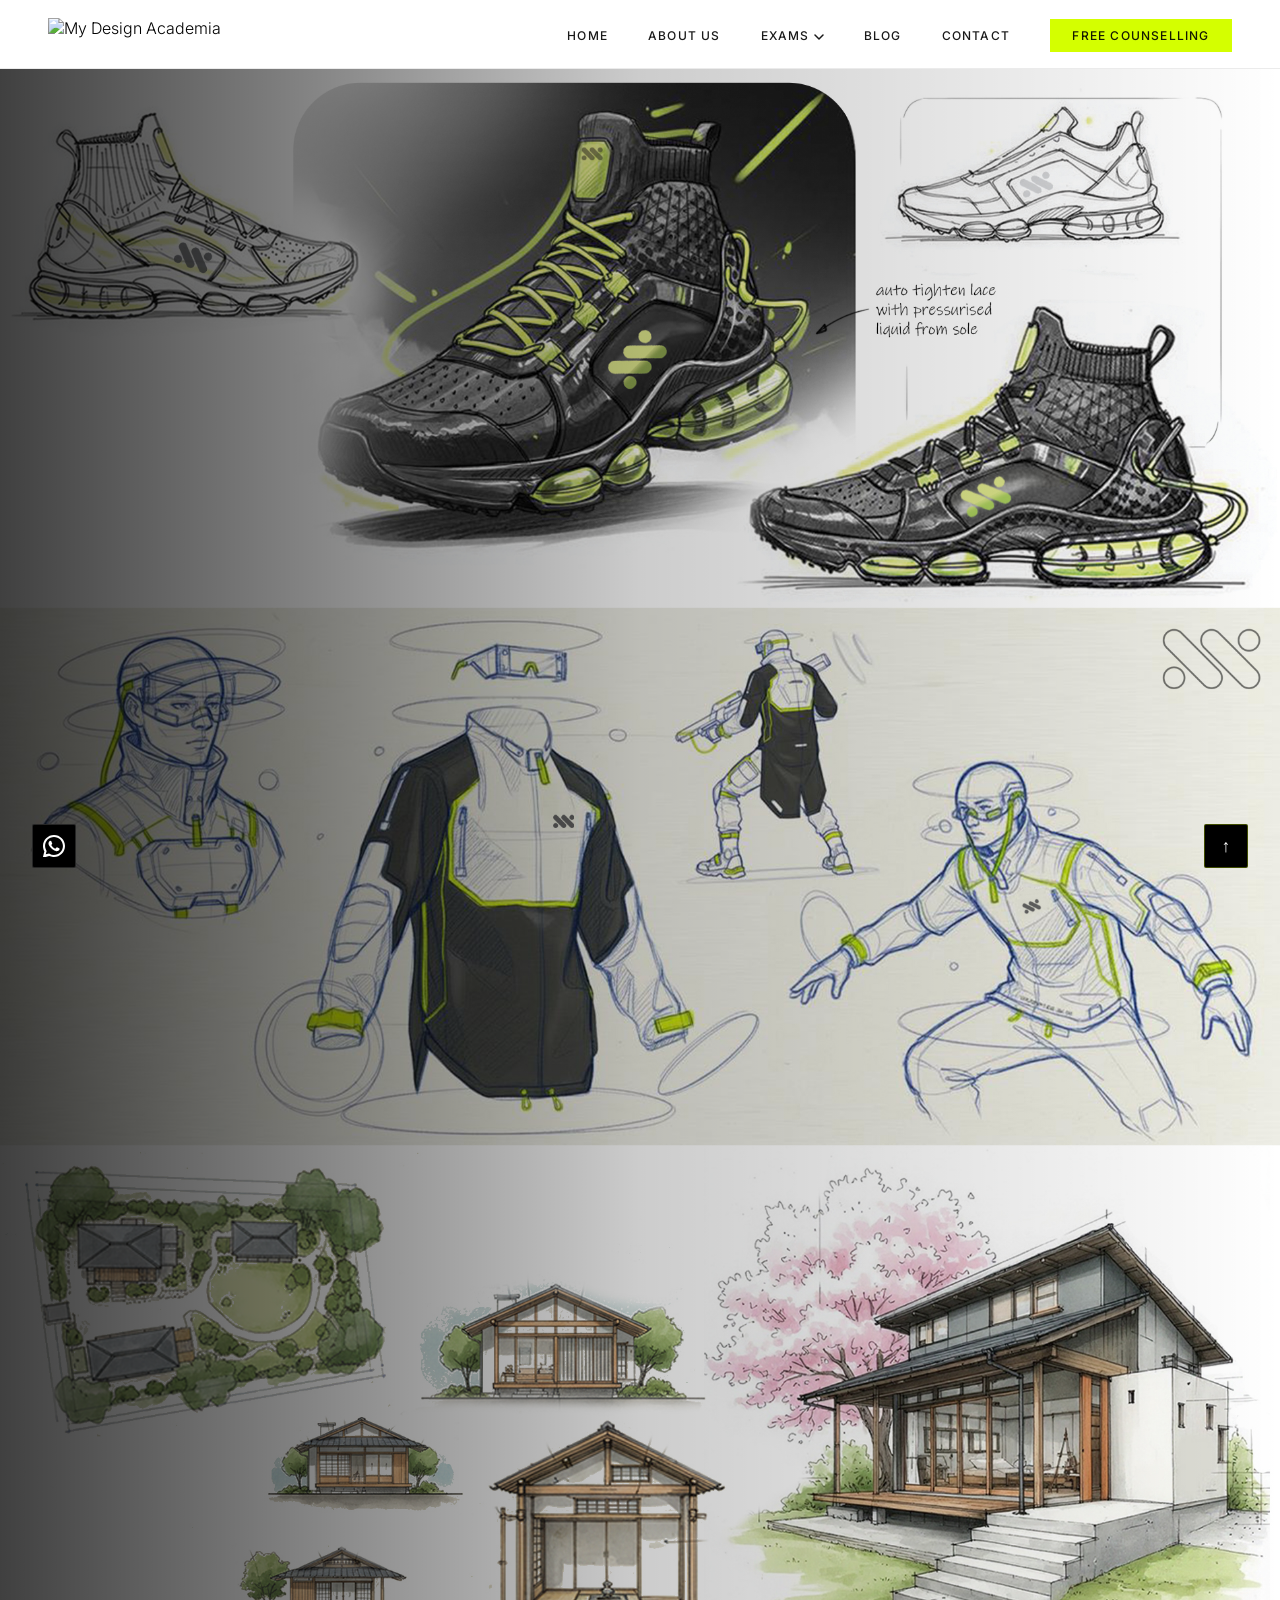
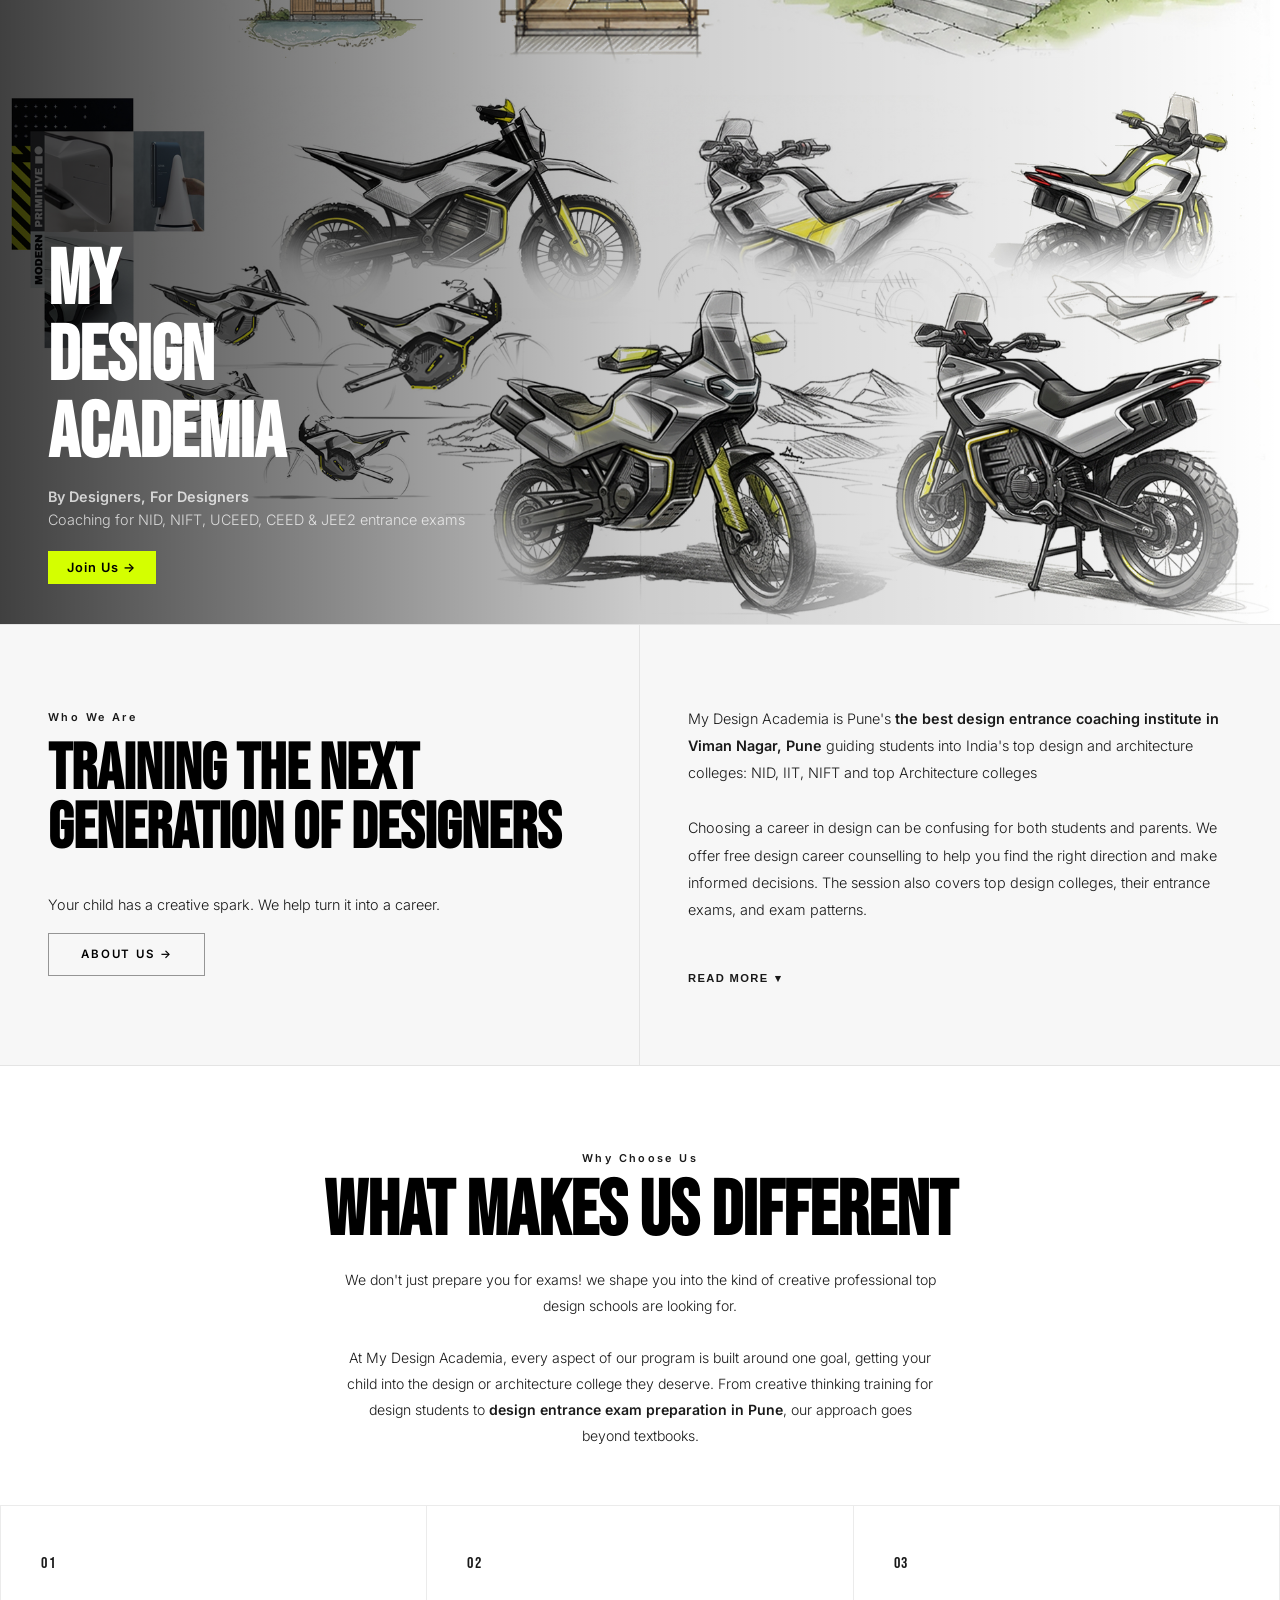
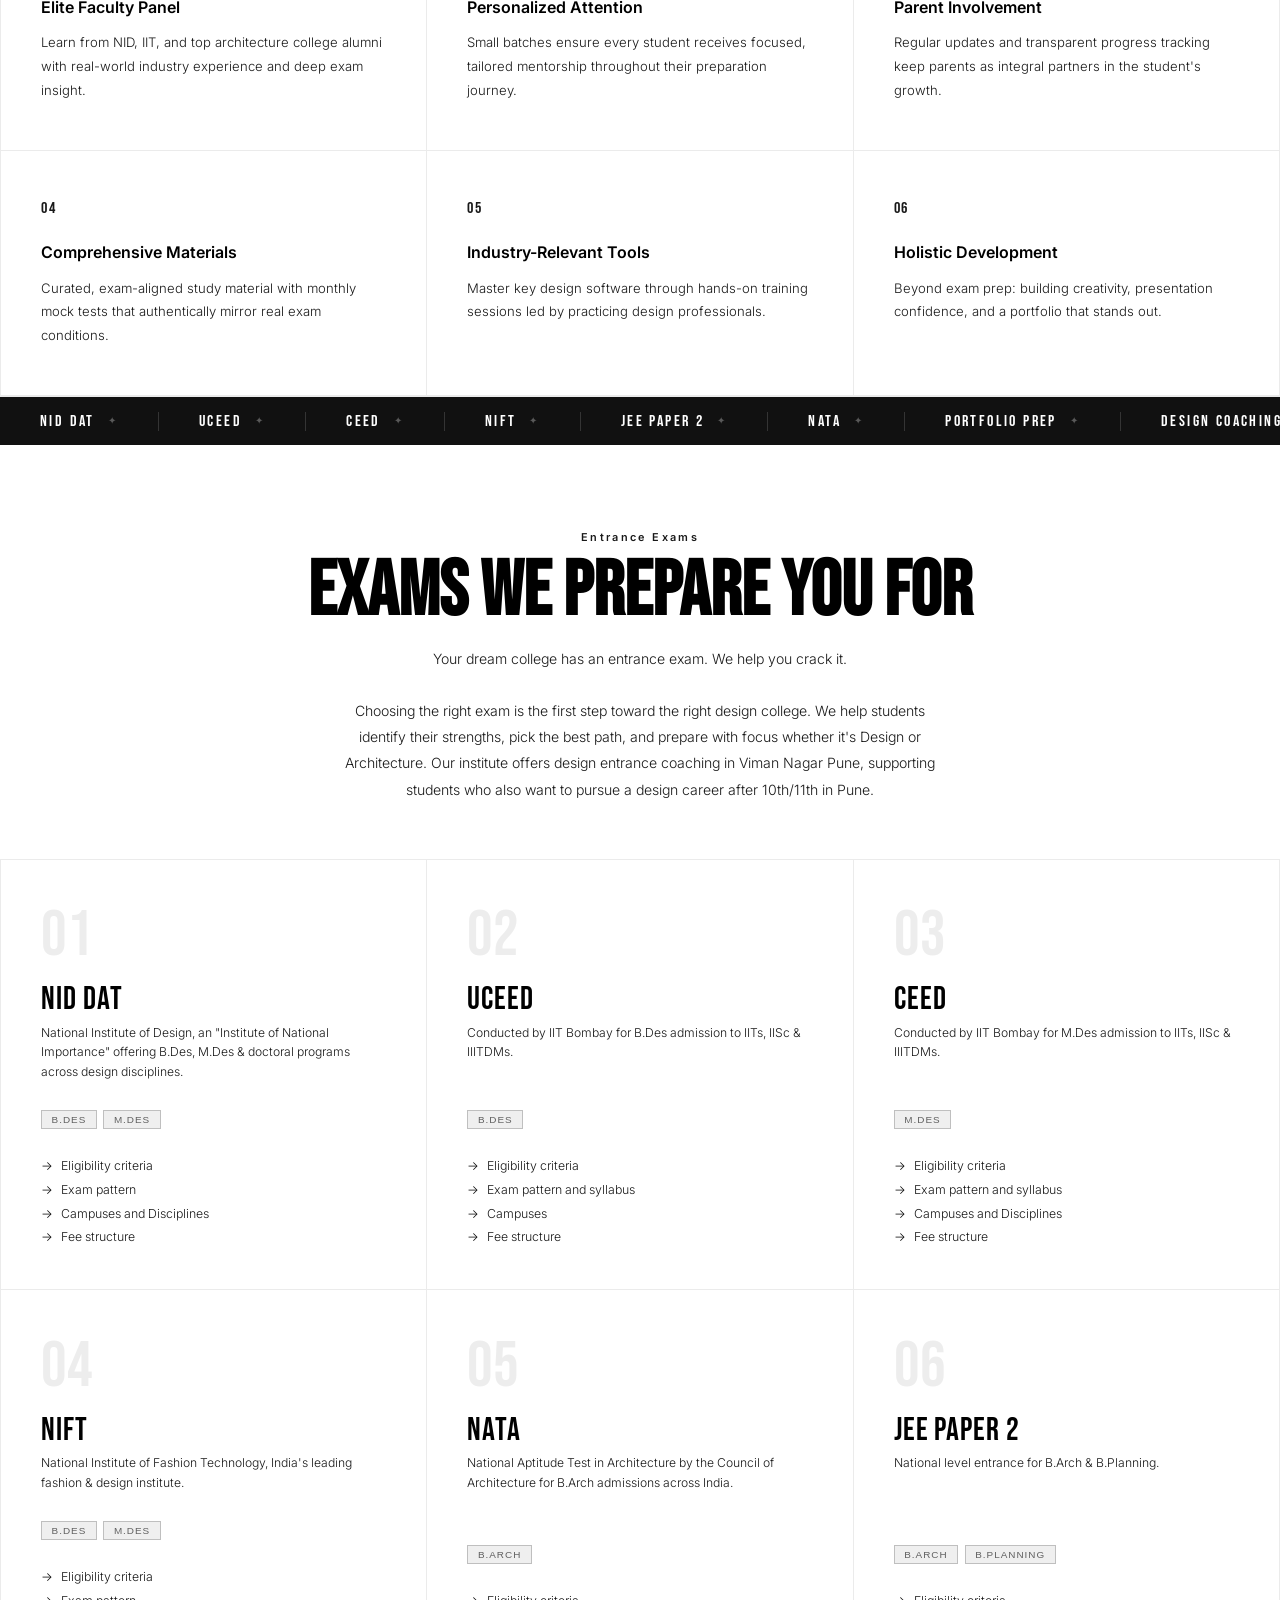
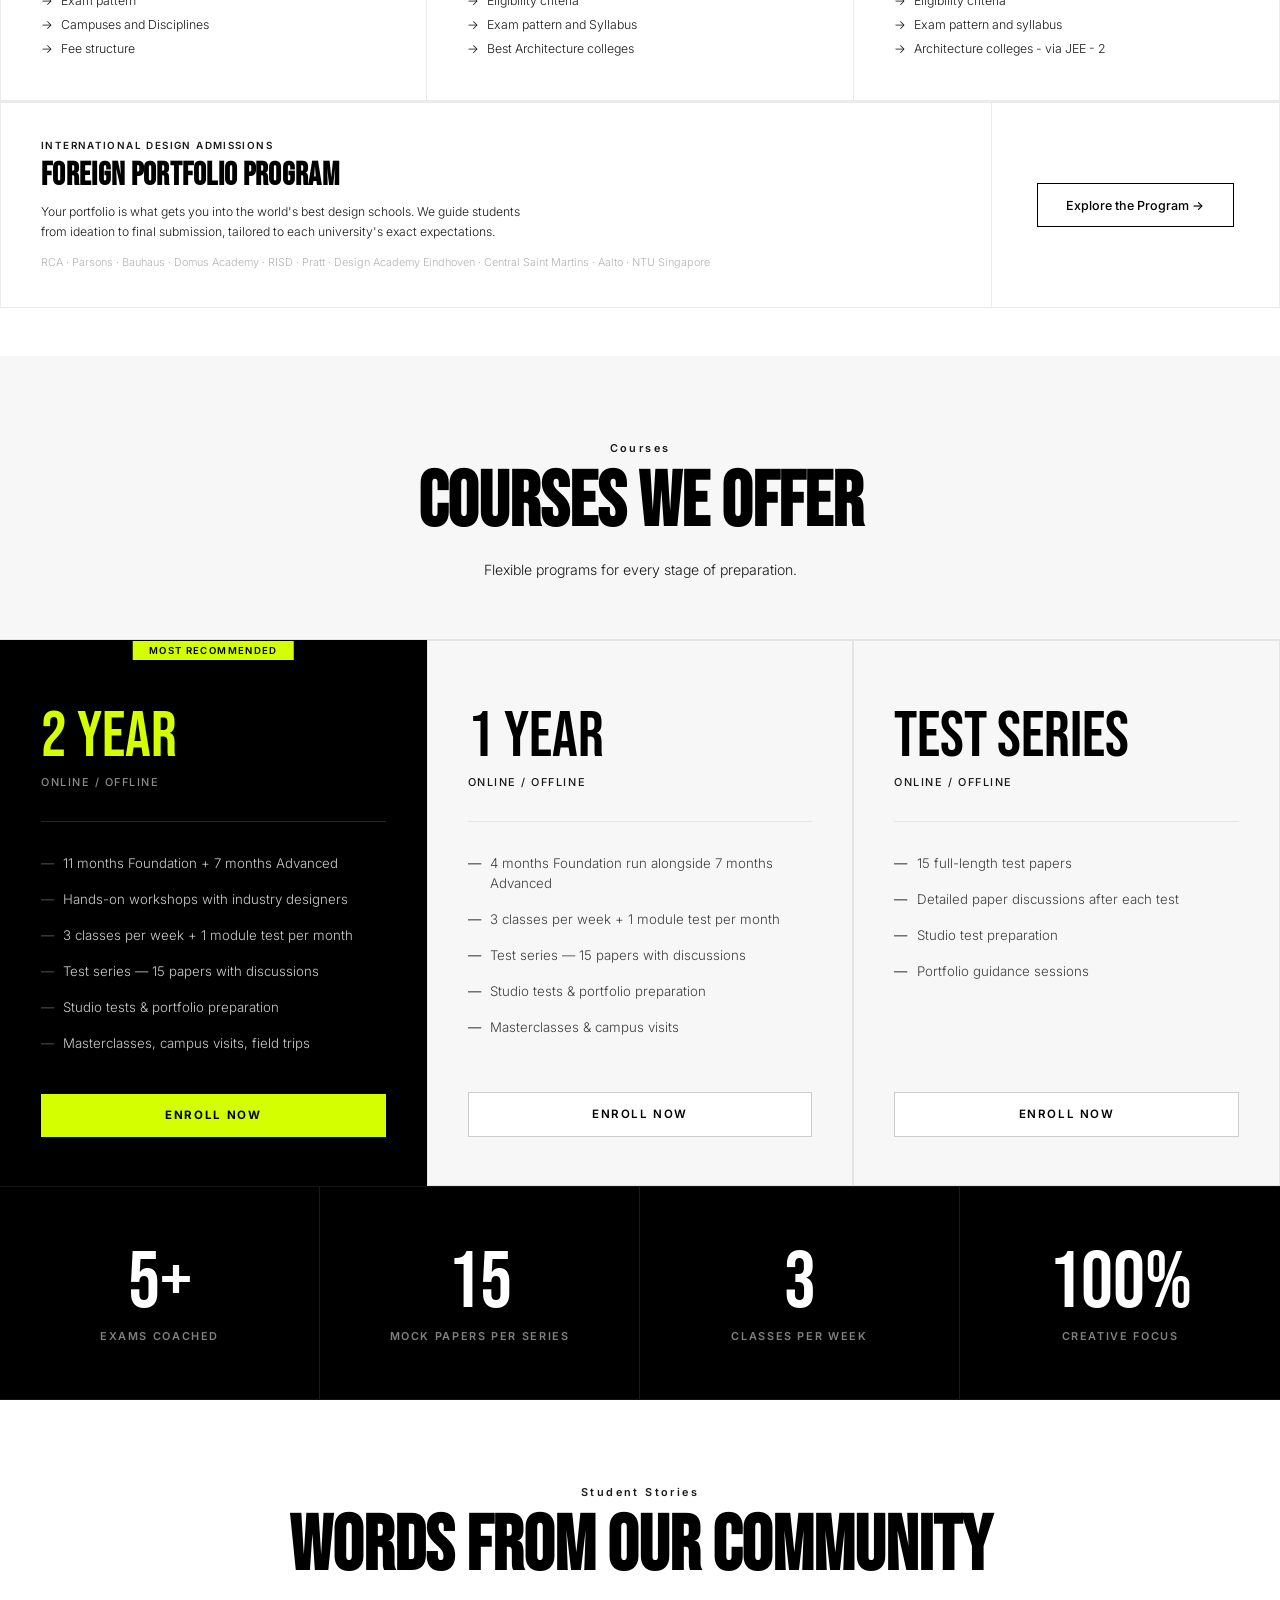
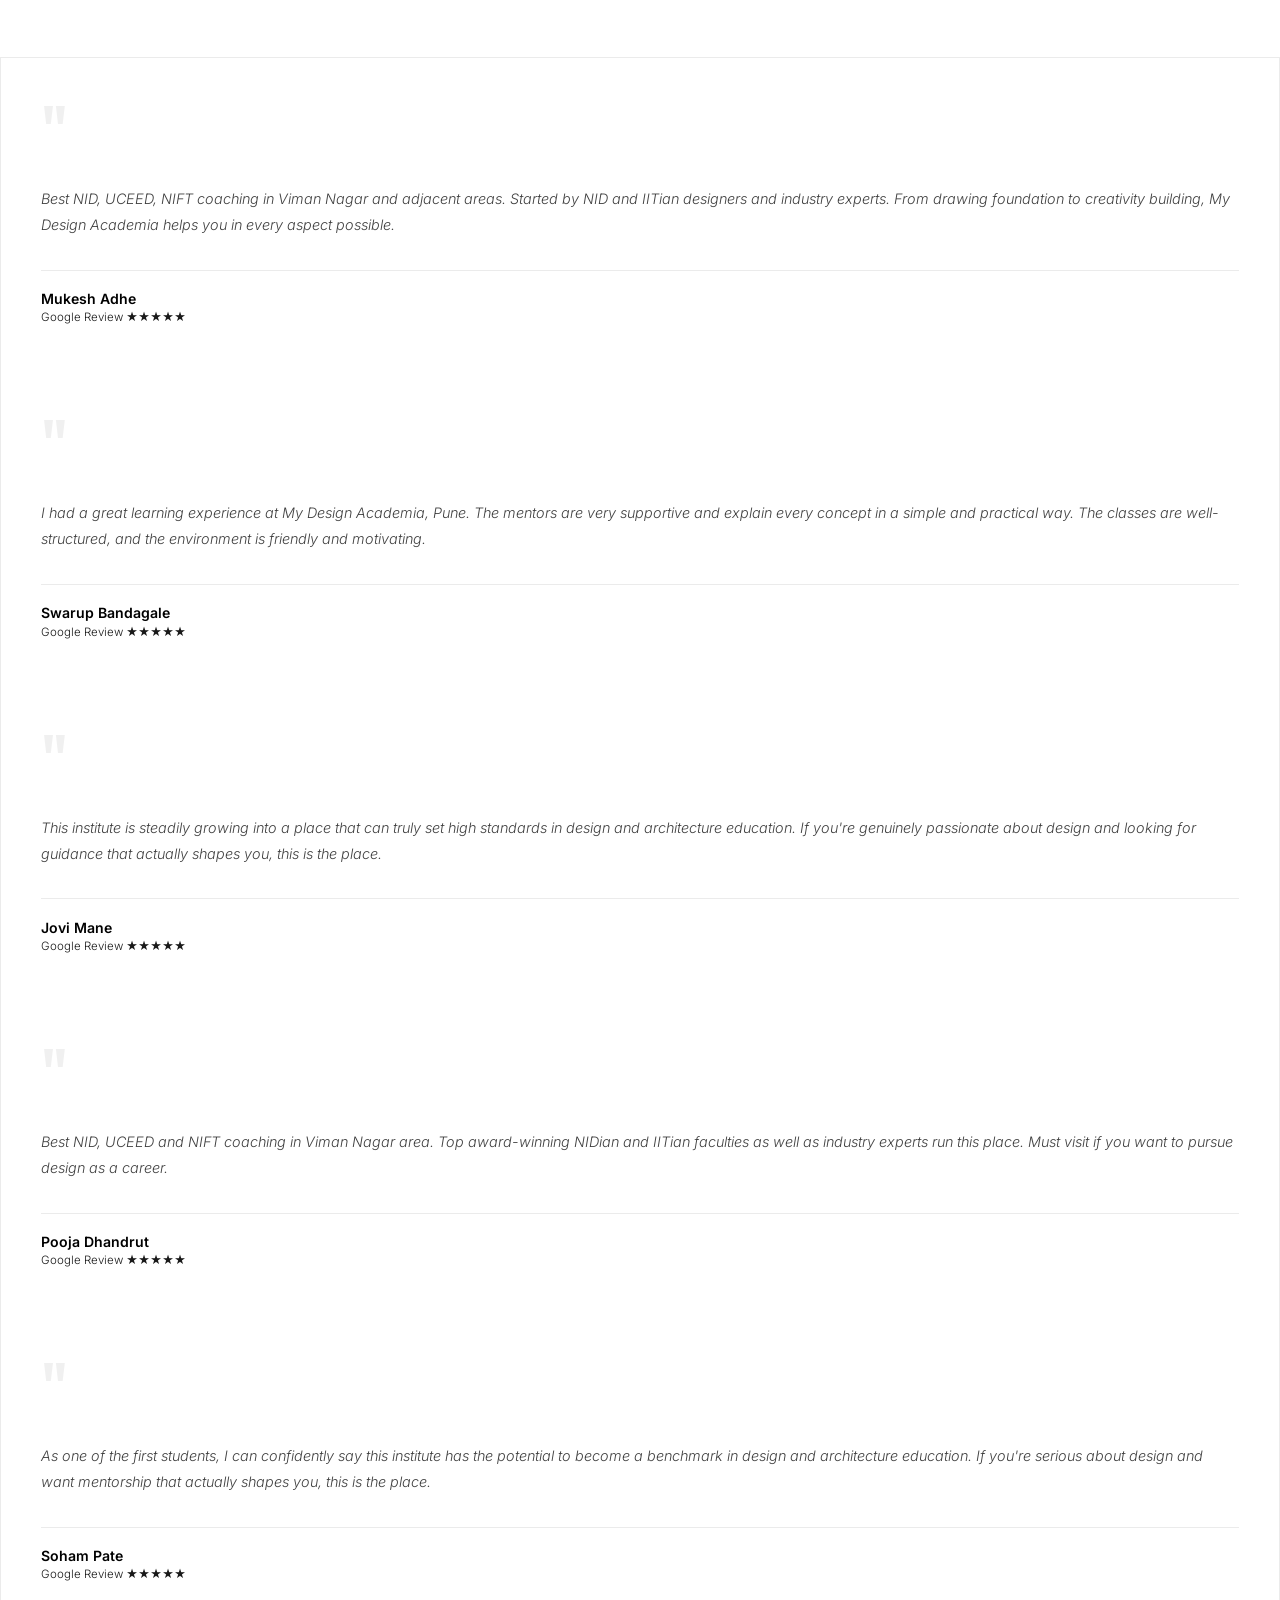
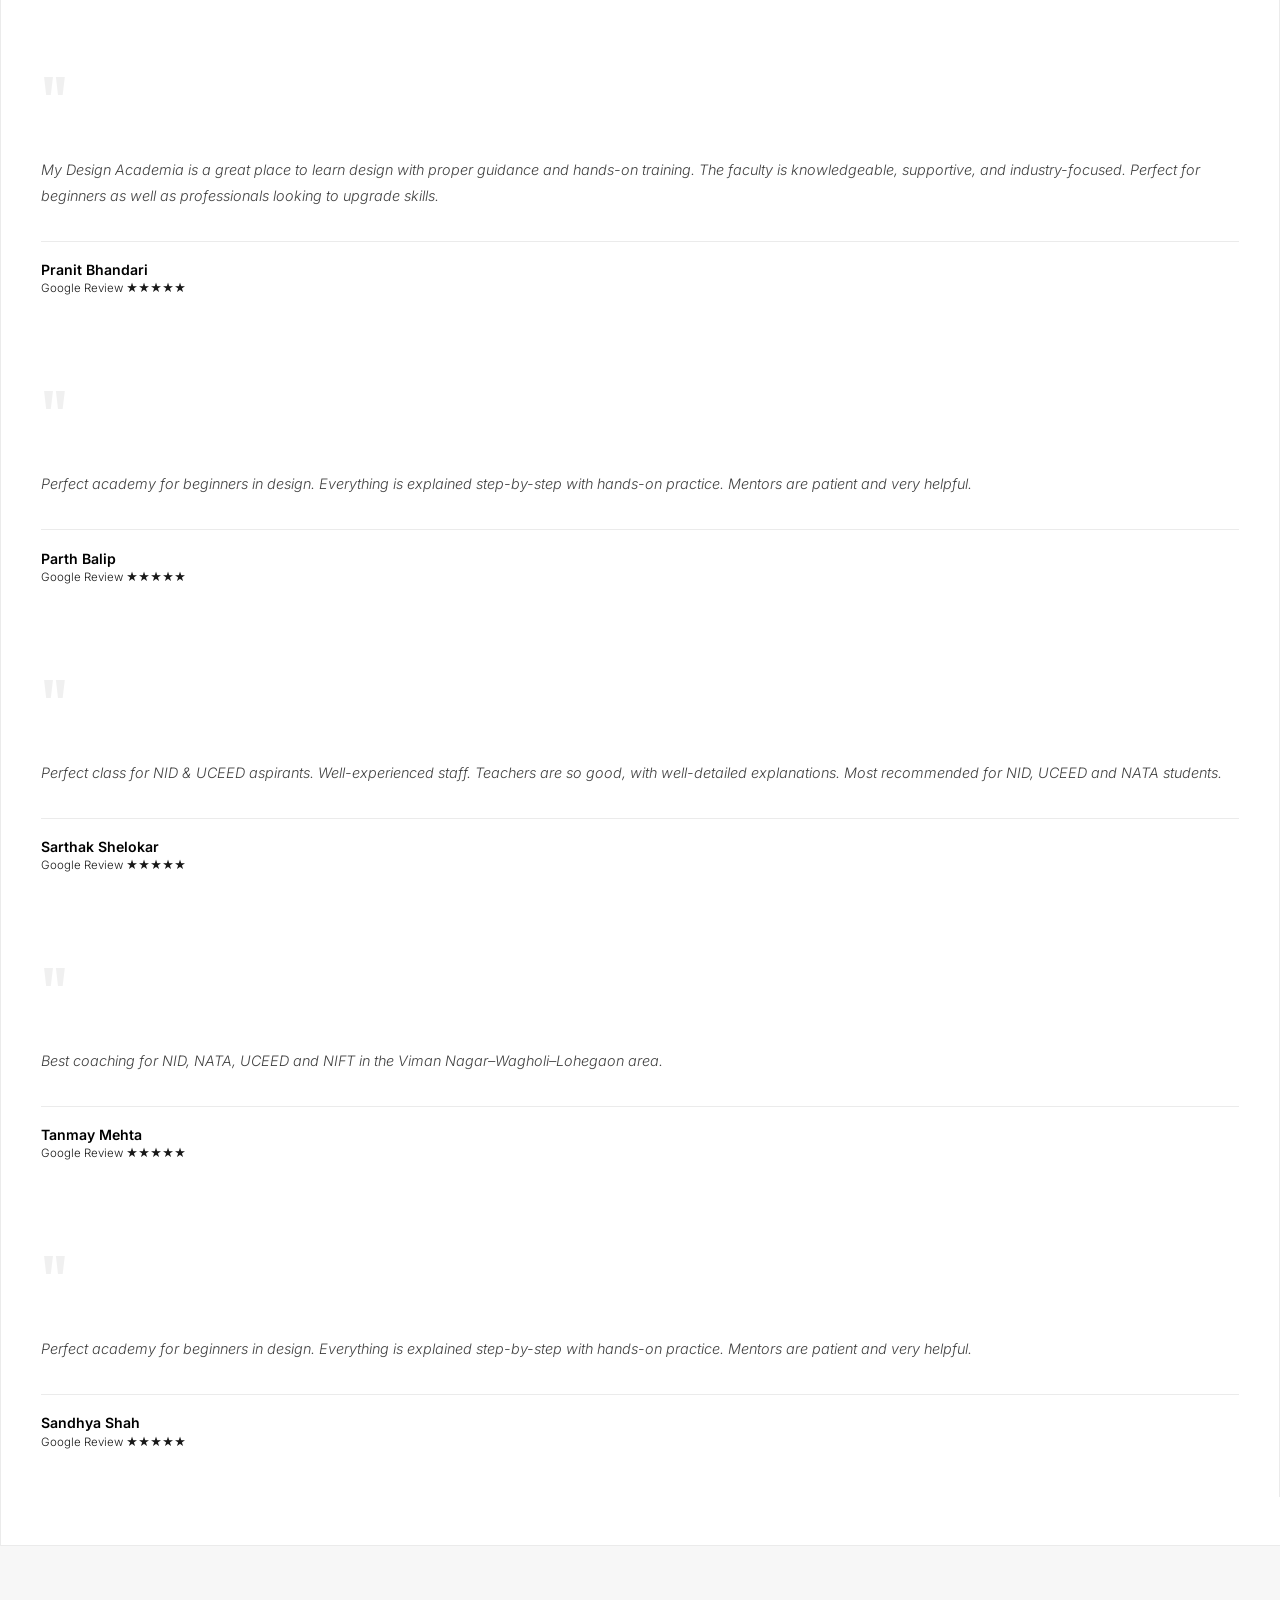
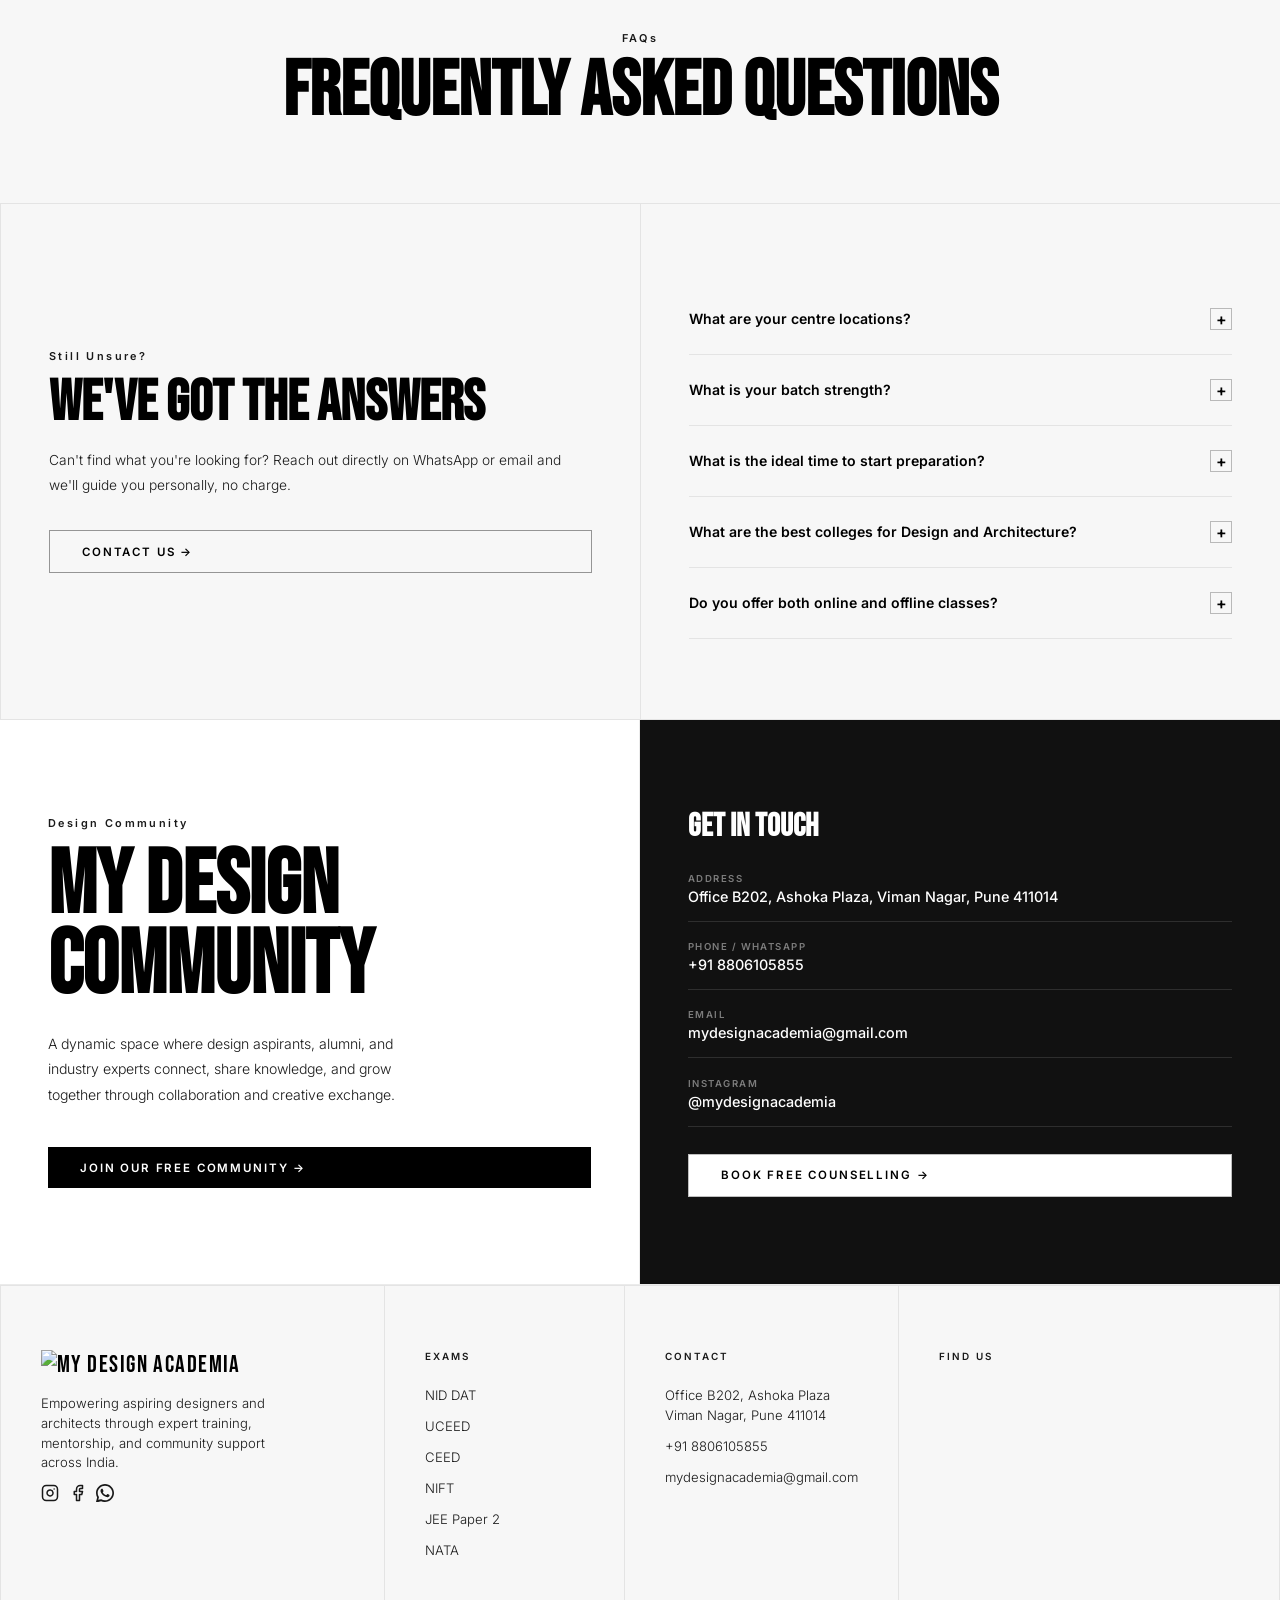
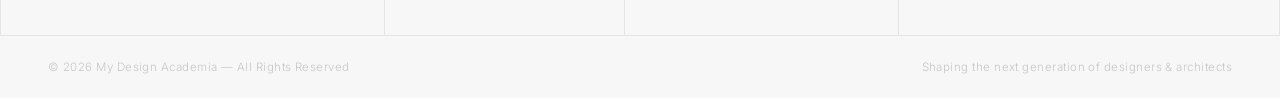
==== commit c54e42d4: "updtes" ====
--- a/index.html
+++ b/index.html
@@ -40,9 +40,9 @@
         <img src="assets/images/sketches3.jpeg" alt="Slide 3" />
       </div>
 
-      <!-- <div class="swiper-slide">
-        <img src="assets/images/slider-1.png" alt="Slide 4" />
-      </div>  -->
+      <div class="swiper-slide">
+        <img src="assets/images/sketches4.jpeg" alt="Slide 4" />
+      </div> 
       </div>
     </div>
     <!-- ABOUT -->
--- a/css/style.css
+++ b/css/style.css
@@ -1083,7 +1083,8 @@
   }
 
   .slide-desc {
-    display: none;
+    font-size: 0.6rem;
+    margin: 0;
   }
 }
 
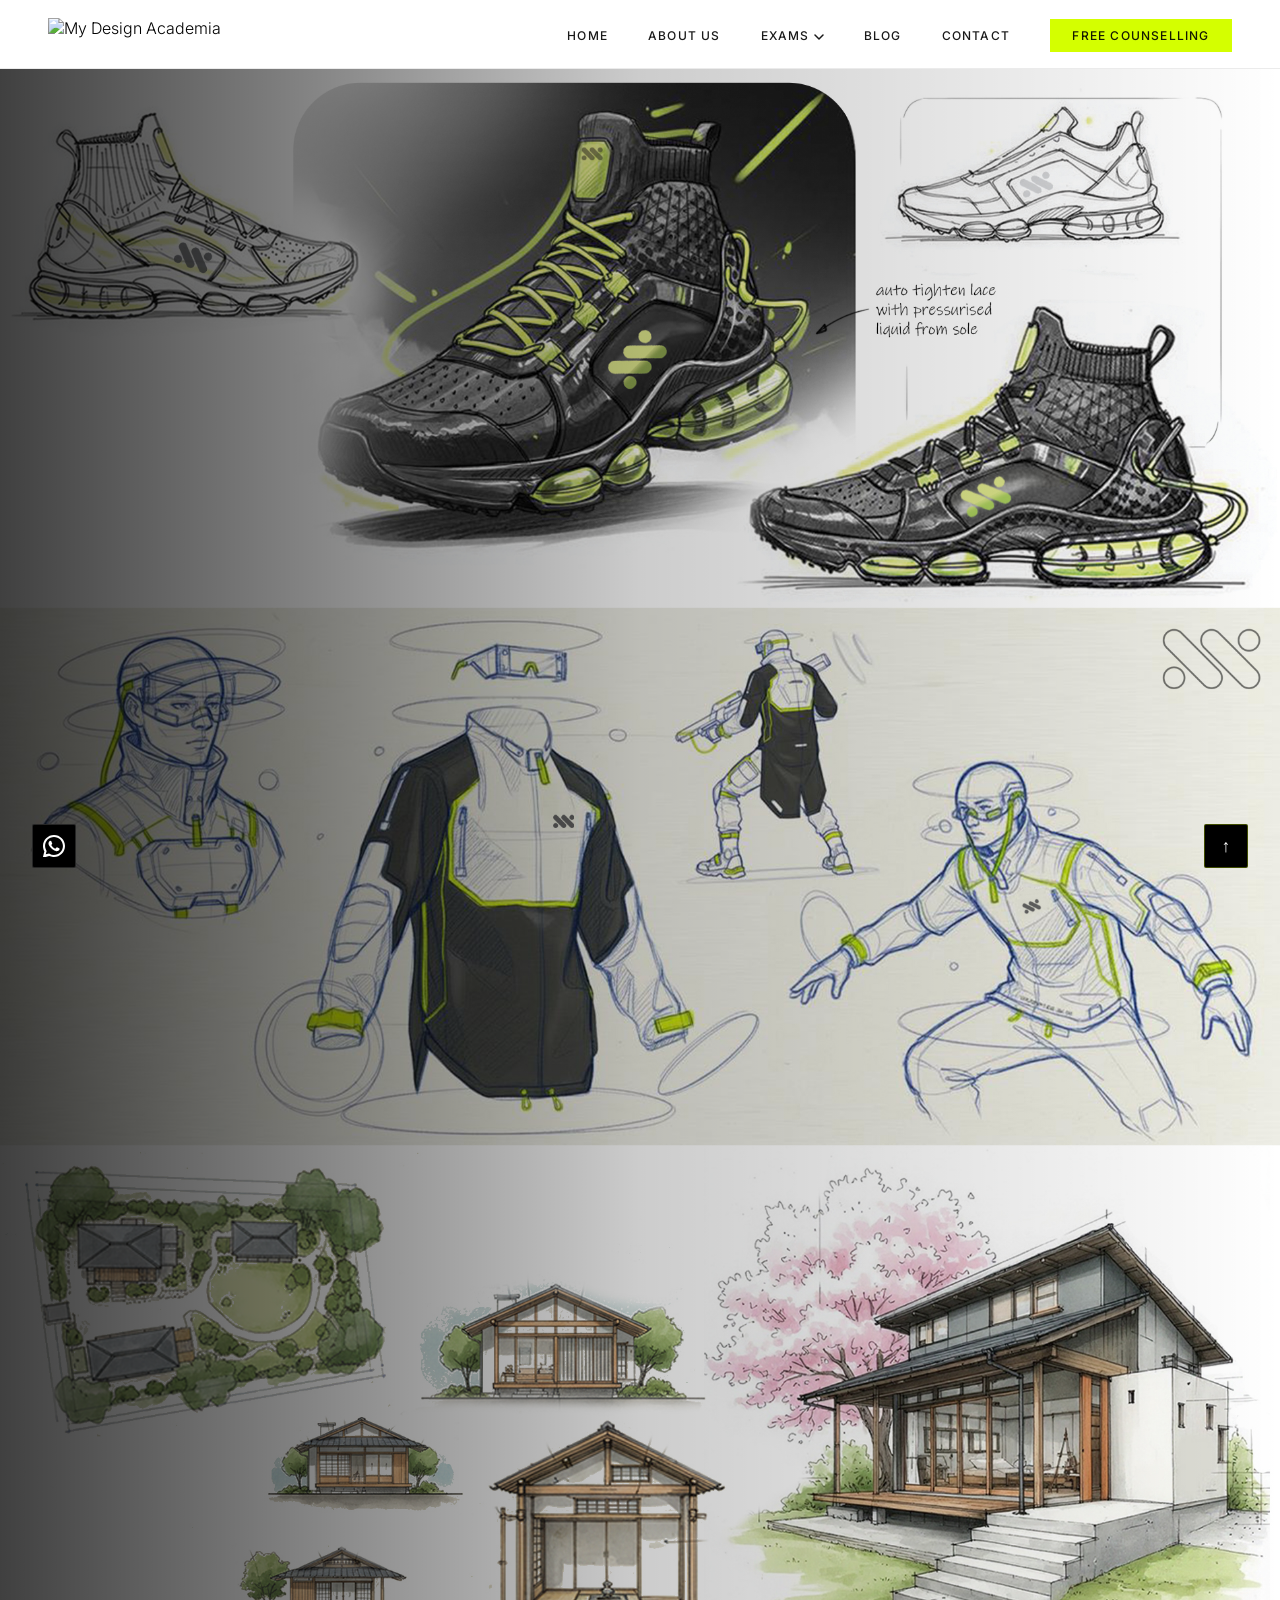
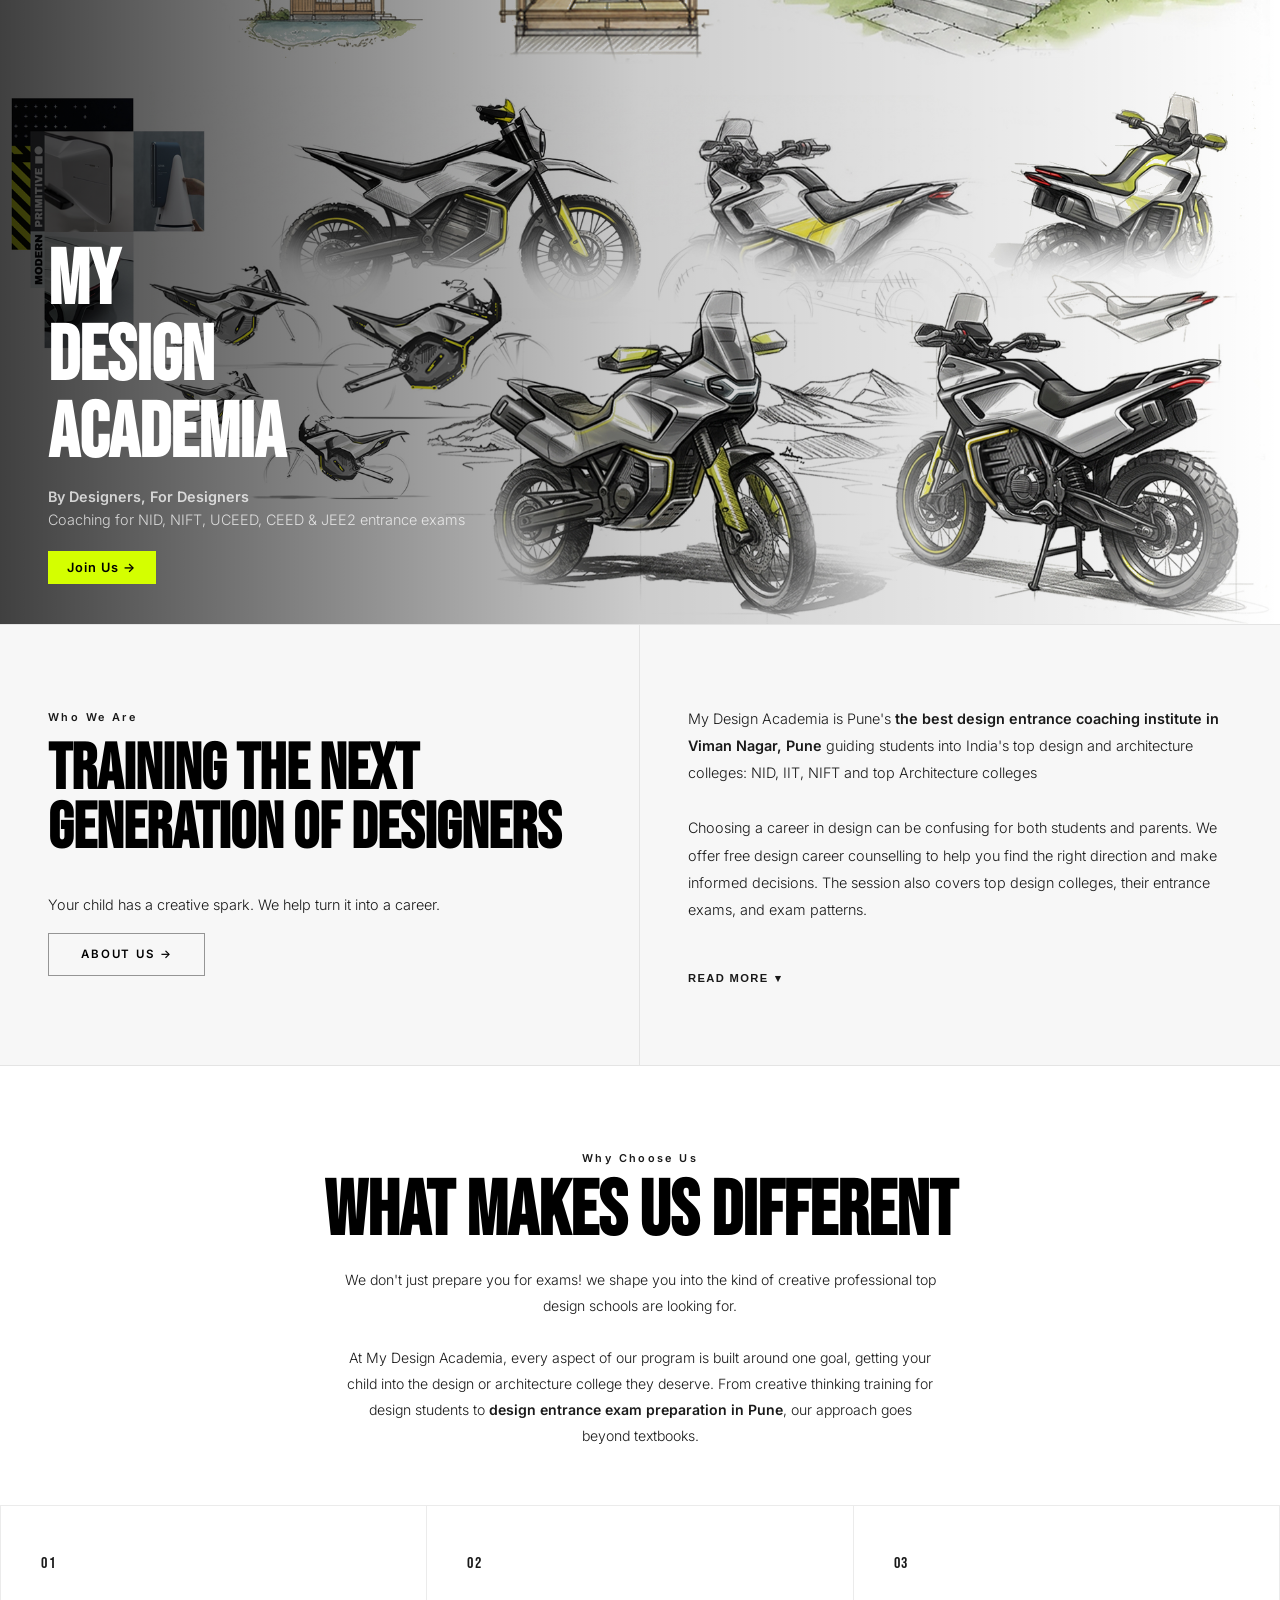
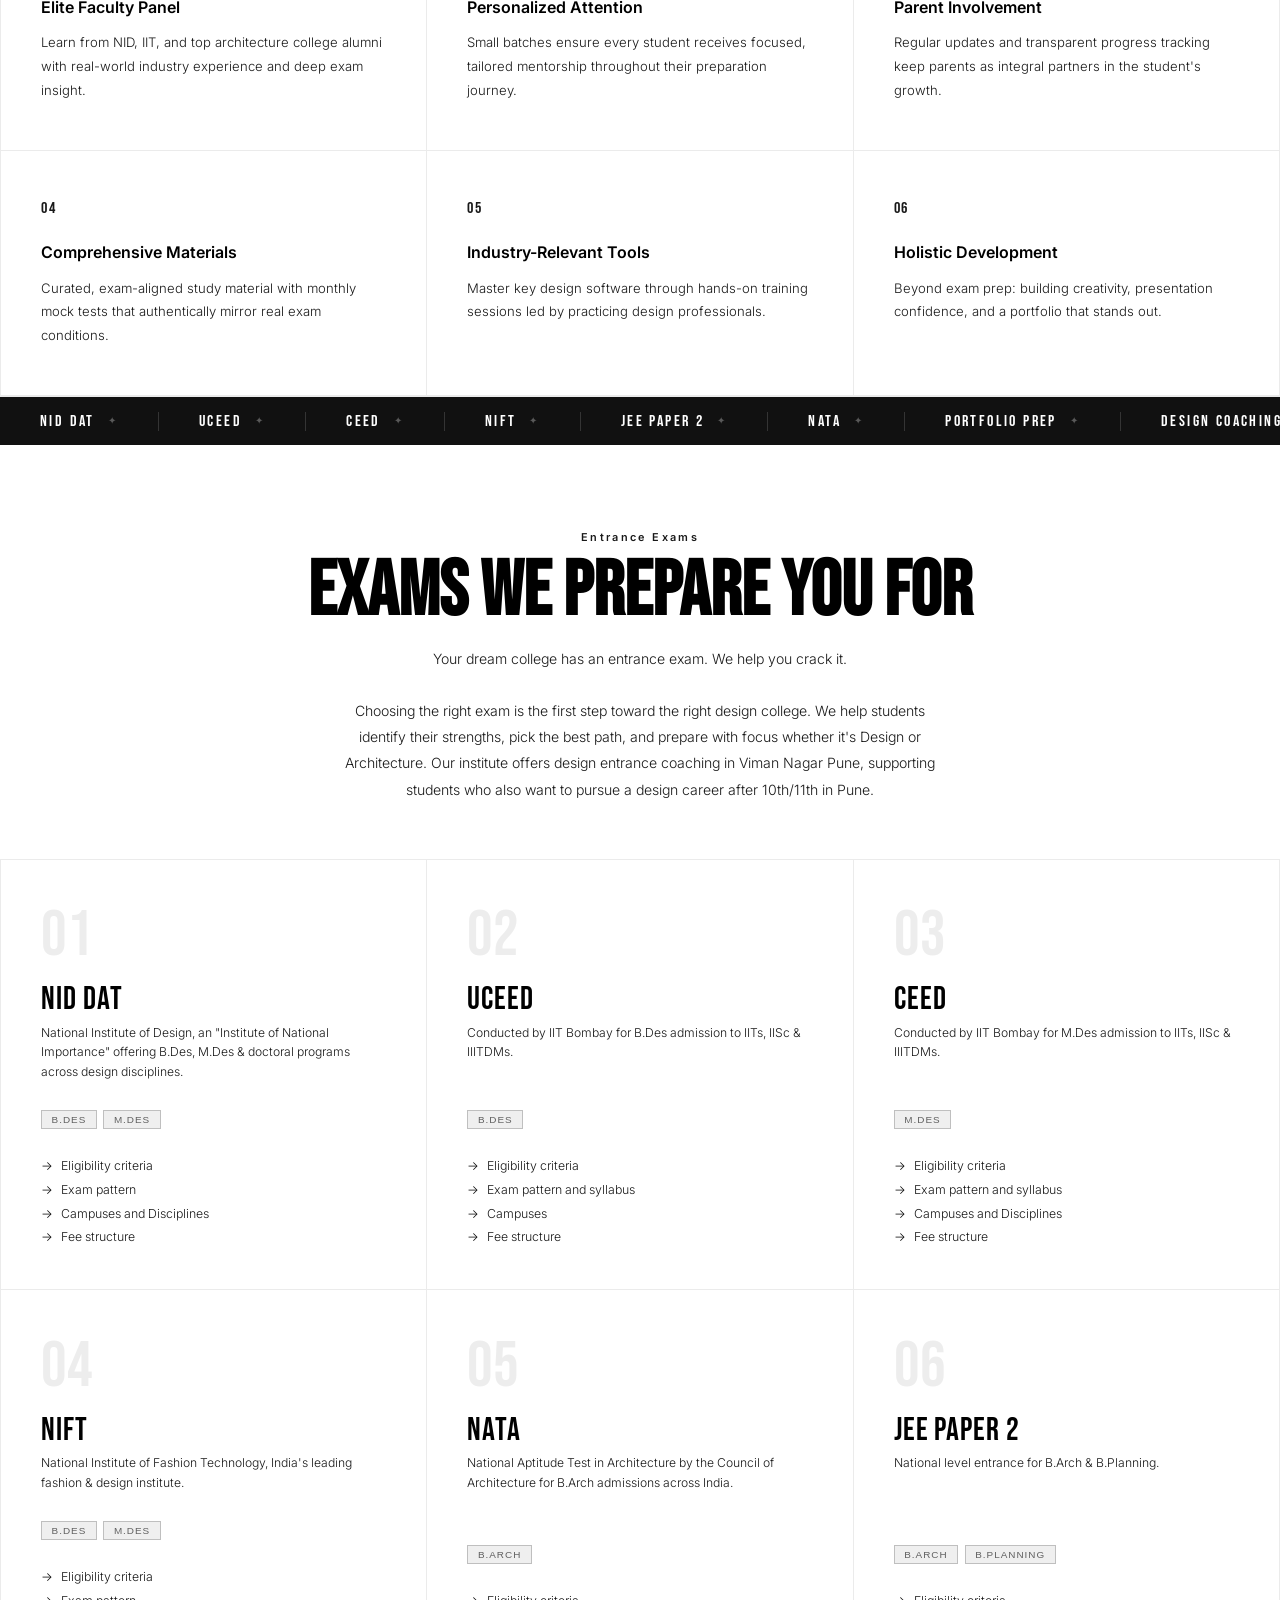
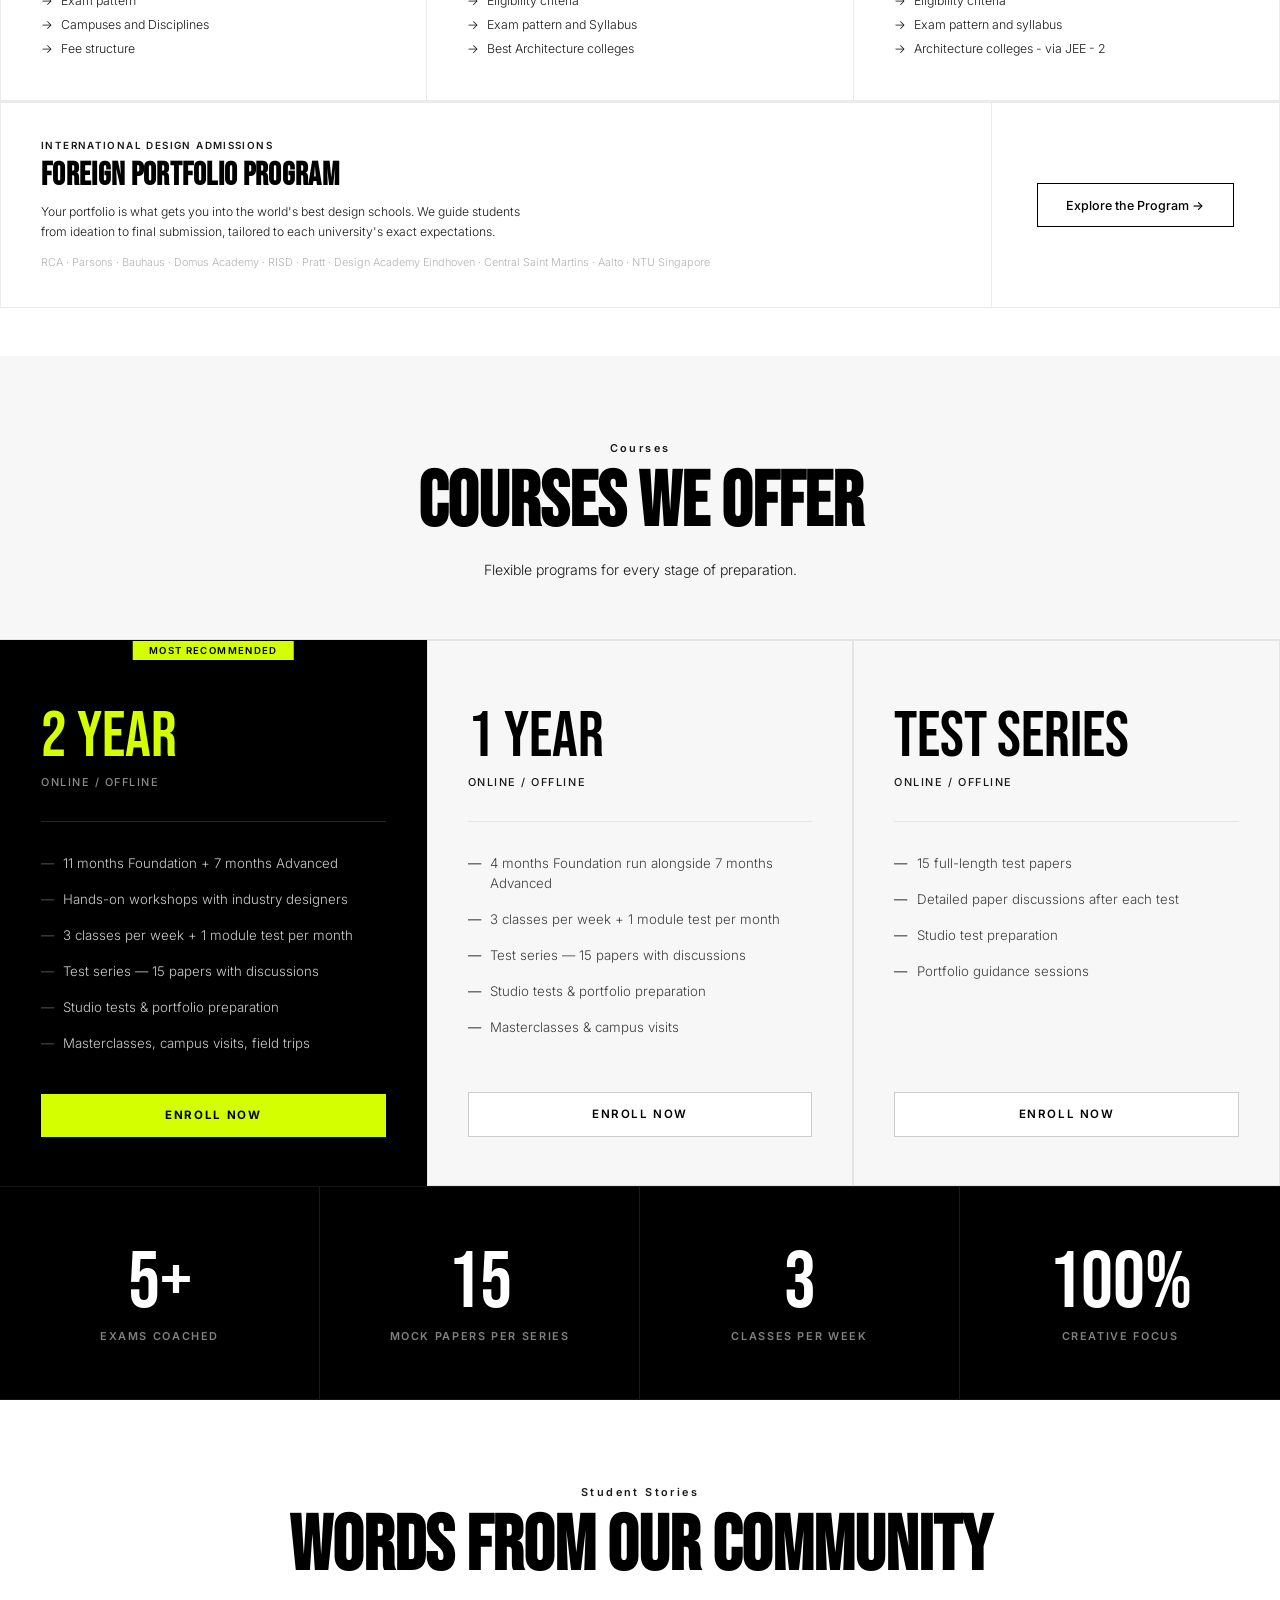
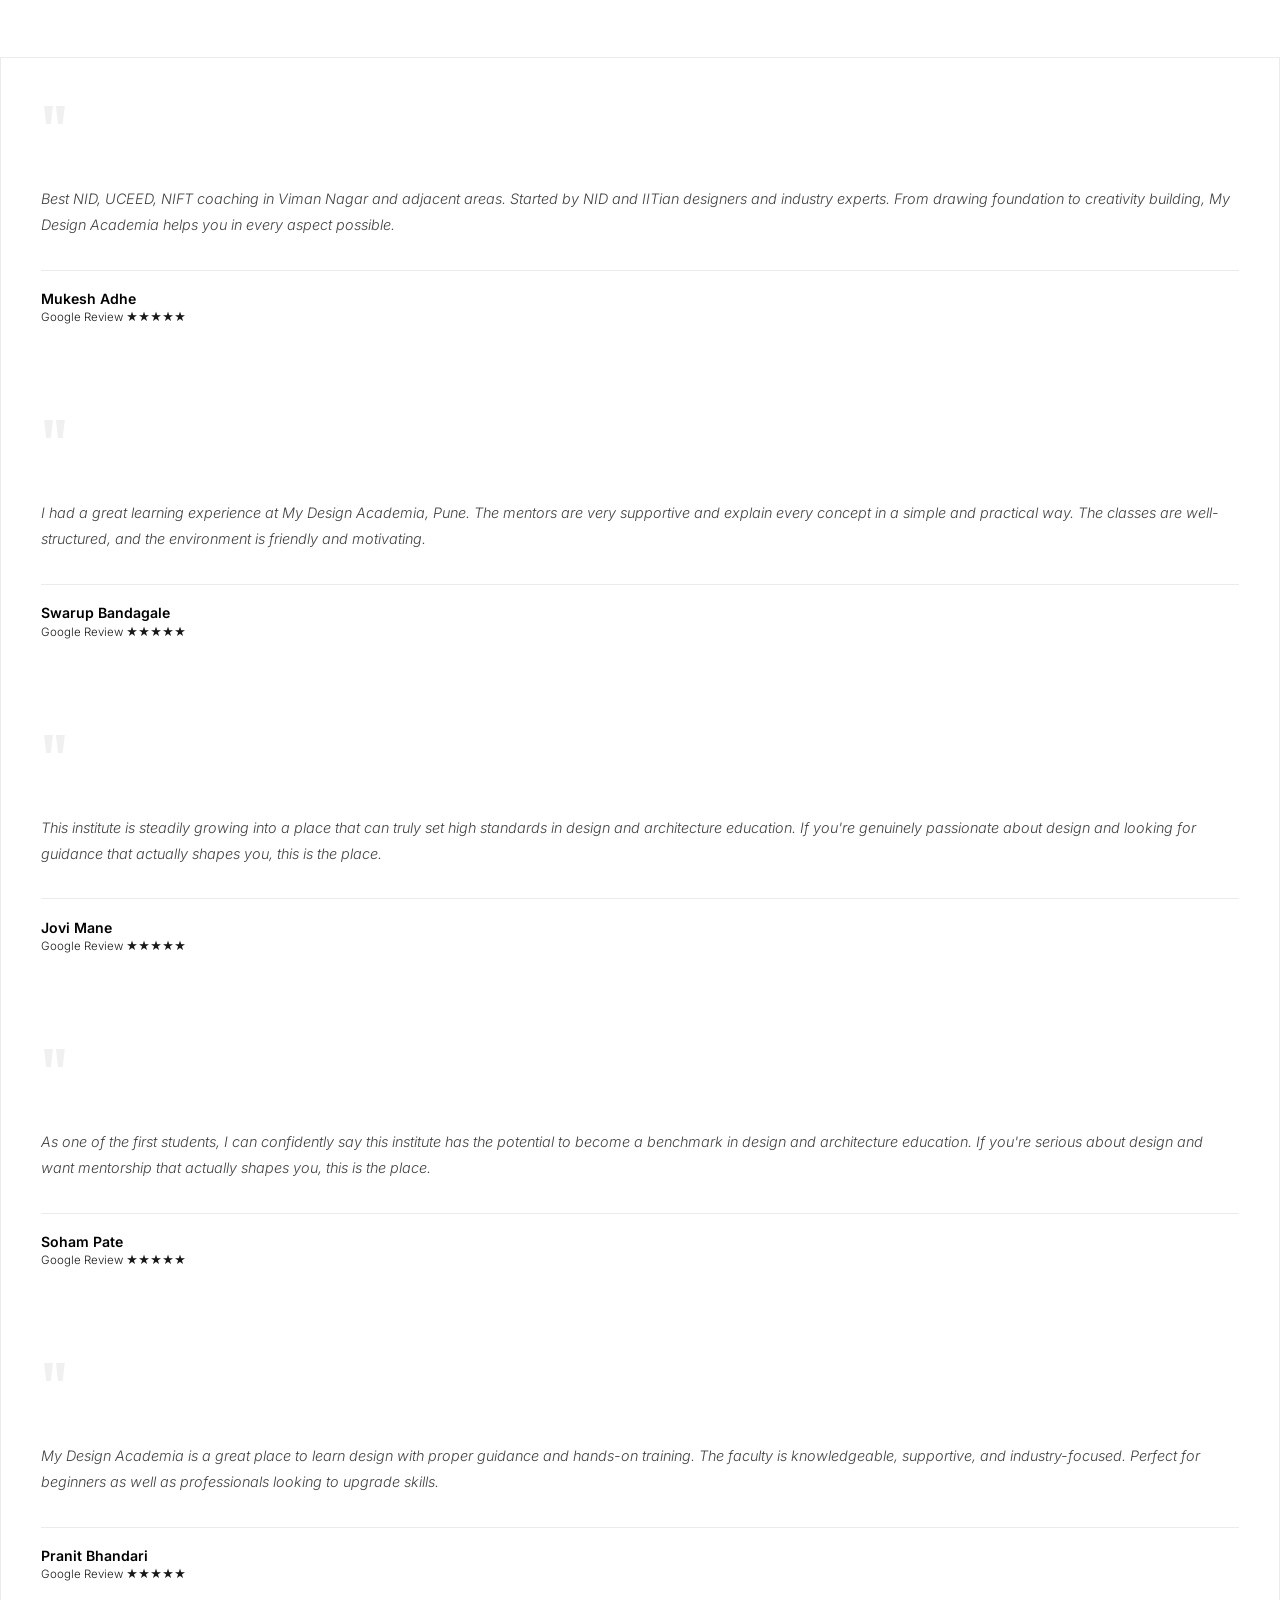
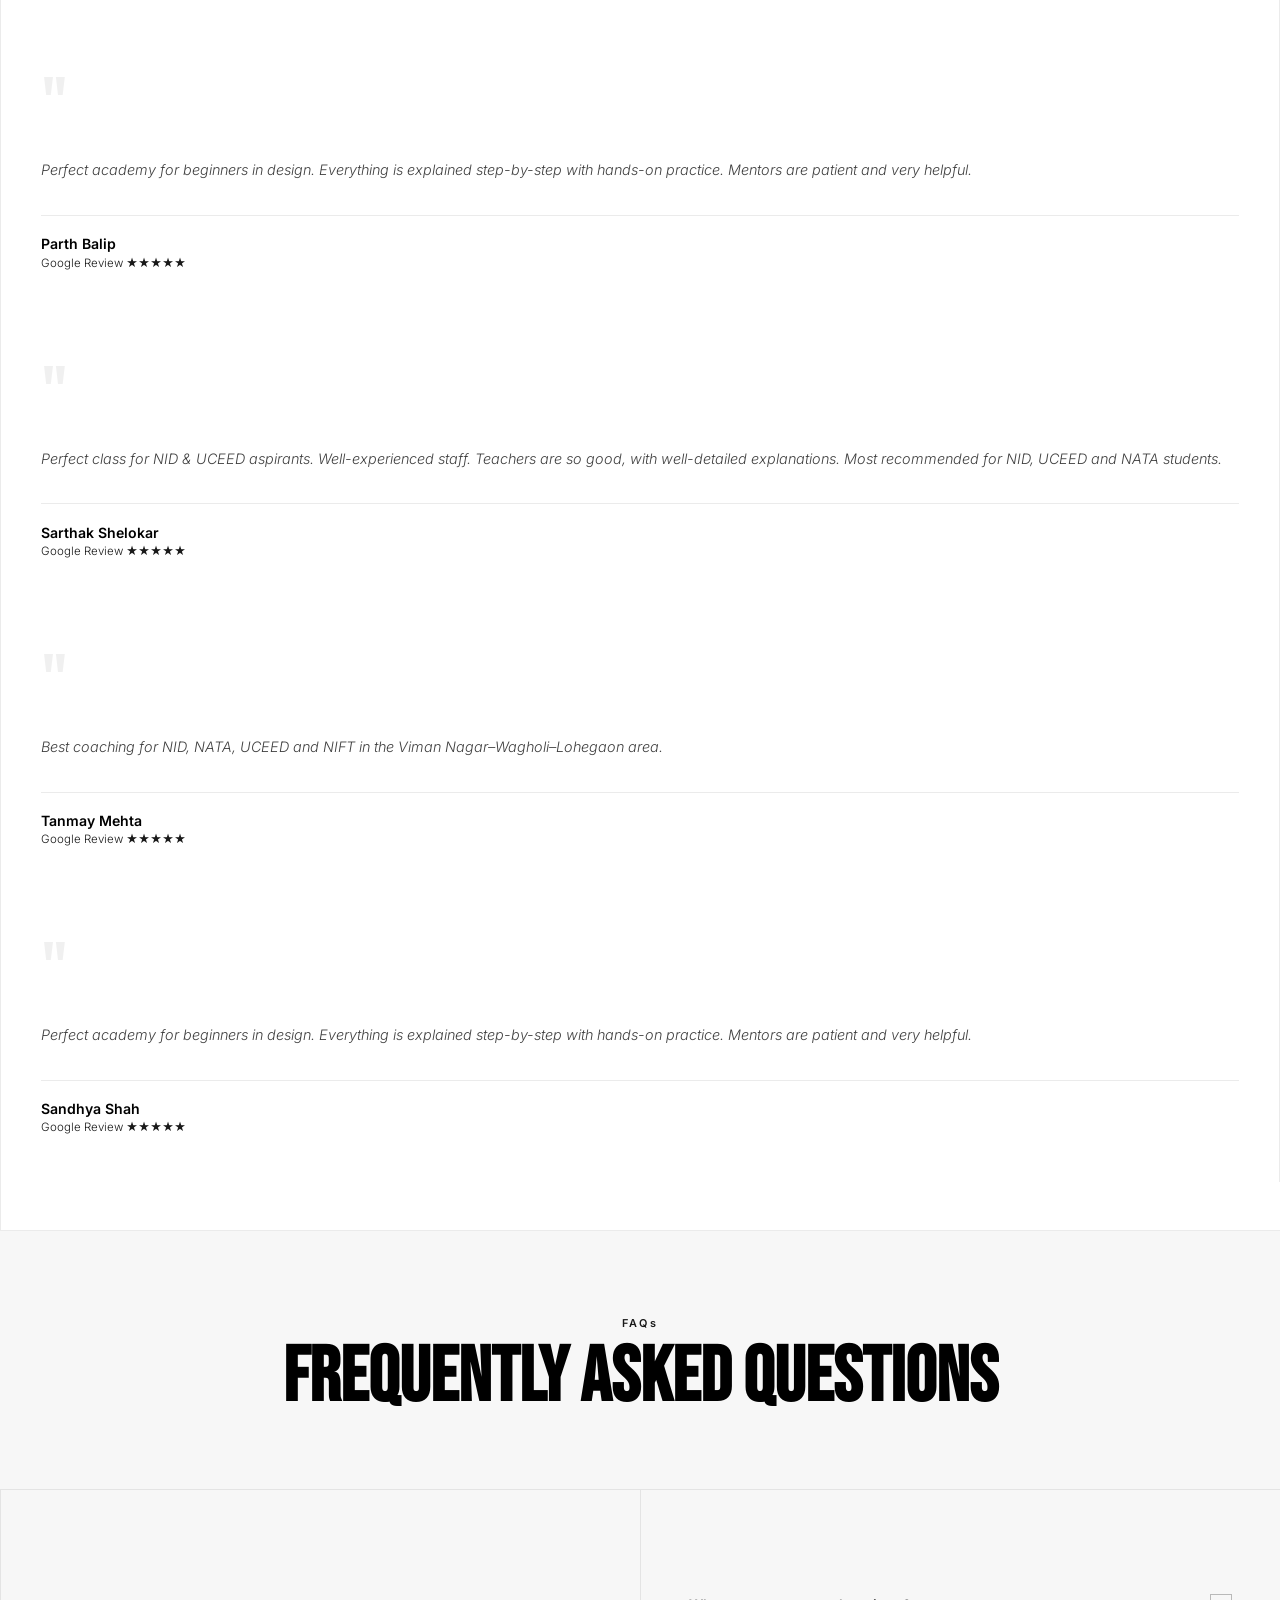
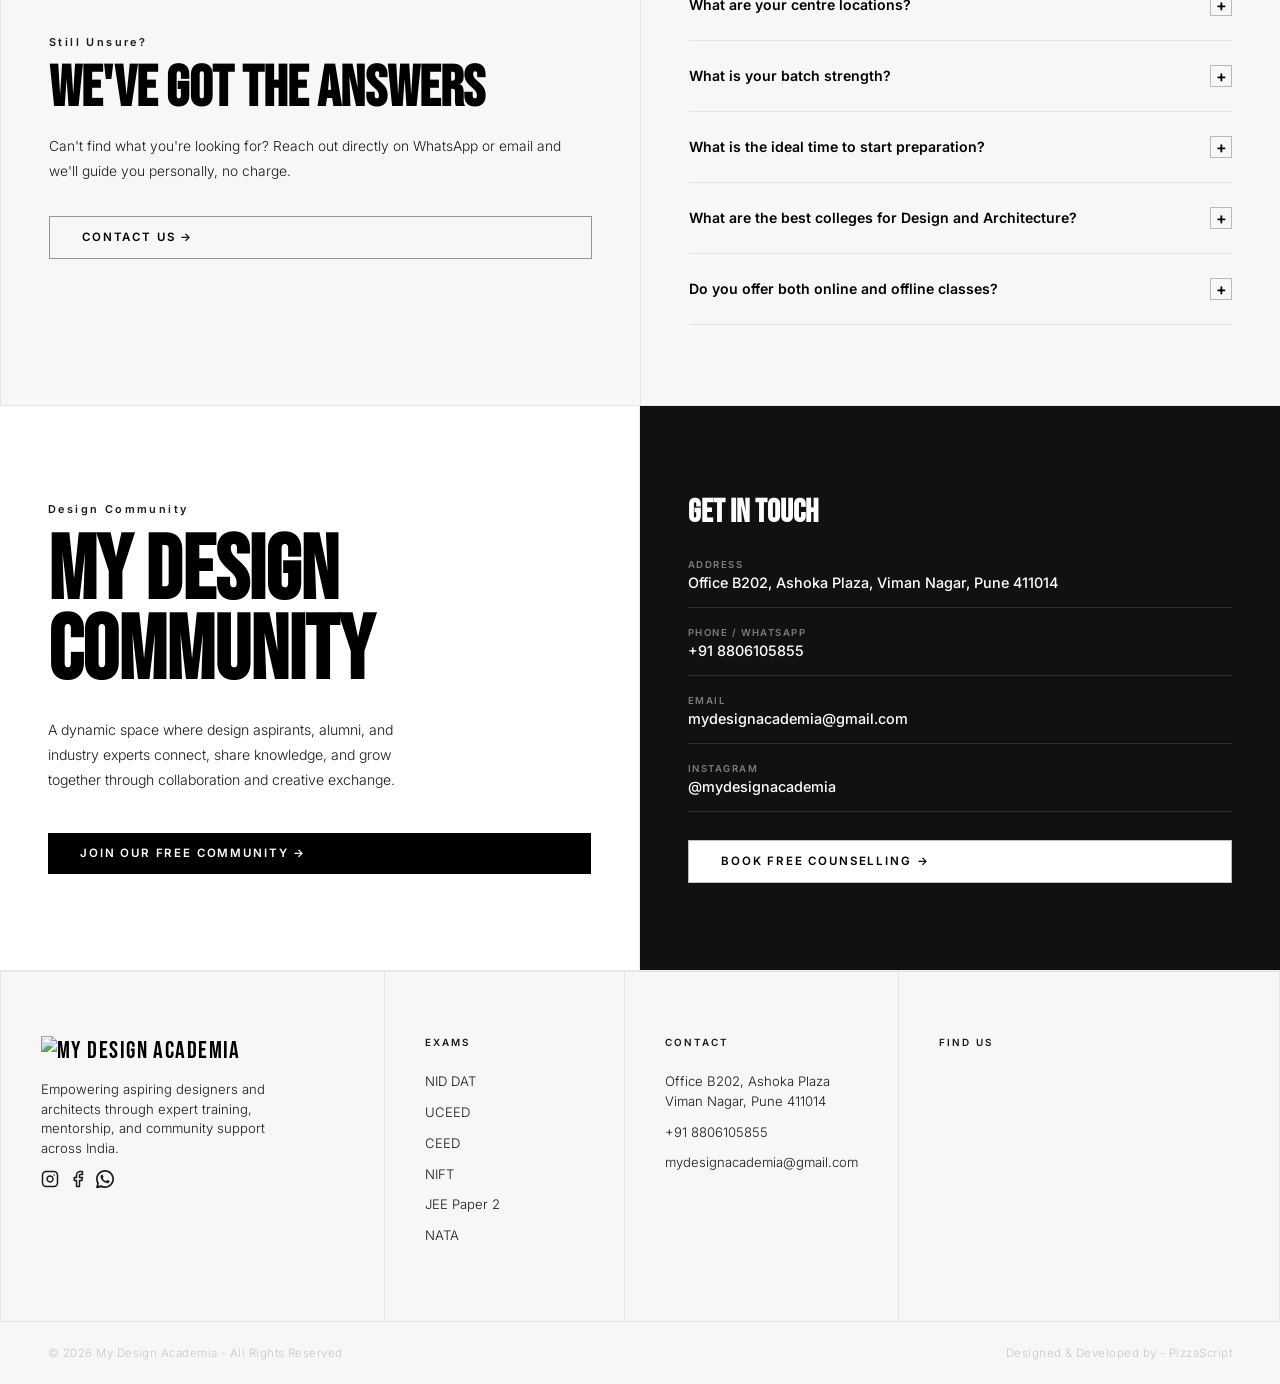
==== commit 1ff51456: "Review" ====
--- a/index.html
+++ b/index.html
@@ -45,6 +45,13 @@
       </div> 
       </div>
     </div>
+
+    <!-- MOBILE TAGLINE STRIP (hidden on desktop, shown below slider on mobile) -->
+    <div class="slider-tagline-strip">
+      <p class="strip-desc"><b>By Designers, For Designers</b><br> Coaching for NID, NIFT, UCEED, CEED &amp; JEE2 entrance exams</p>
+      <a class="strip-link" href="contactus.html">Join Us →</a>
+    </div>
+
     <!-- ABOUT -->
     <div class="about-strip r">
       <div class="about-left">
@@ -486,21 +493,6 @@
               </p>
               <div class="tcard-author">
                 <div class="tcard-name">Jovi Mane</div>
-                <div class="tcard-role">Google Review ★★★★★</div>
-              </div>
-            </div>
-          </div>
-          <div class="swiper-slide">
-            <div class="tcard">
-              <div class="tcard-quote">"</div>
-              <p class="tcard-text">
-                Best NID, UCEED and NIFT coaching in Viman Nagar area. Top
-                award-winning NIDian and IITian faculties as well as industry
-                experts run this place. Must visit if you want to pursue design
-                as a career.
-              </p>
-              <div class="tcard-author">
-                <div class="tcard-name">Pooja Dhandrut</div>
                 <div class="tcard-role">Google Review ★★★★★</div>
               </div>
             </div>
--- a/css/style.css
+++ b/css/style.css
@@ -1066,6 +1066,11 @@
   opacity: 0.85;
 }
 
+/* Mobile tagline strip — hidden on desktop */
+.slider-tagline-strip {
+  display: none;
+}
+
 @media (max-width: 767px) {
   .swiper-overlay {
     left: 1rem;
@@ -1077,14 +1082,49 @@
     margin-bottom: 0.5rem;
   }
 
-  .slide-link {
-    font-size: 0.5rem;
-    padding: 0.3em 0.3rem;
-  }
-
-  .slide-desc {
-    font-size: 0.6rem;
+  /* Hide desc + CTA from overlay on mobile — shown in strip below instead */
+  .swiper-overlay .slide-desc,
+  .swiper-overlay .slide-link {
+    display: none;
+  }
+
+  /* Mobile tagline strip */
+  .slider-tagline-strip {
+    display: flex;
+    align-items: center;
+    justify-content: space-between;
+    gap: 1rem;
+    background: #000;
+    padding: 0.9rem 1.25rem;
+  }
+
+  .strip-desc {
+    font-size: 0.78rem;
+    color: rgba(255, 255, 255, 0.75);
+    line-height: 1.5;
     margin: 0;
+  }
+
+  .strip-desc b {
+    color: #fff;
+    font-weight: 700;
+  }
+
+  .strip-link {
+    display: inline-block;
+    flex-shrink: 0;
+    font-size: 0.75rem;
+    font-weight: 600;
+    letter-spacing: 0.08em;
+    color: #000;
+    background: #d4ff00;
+    padding: 0.5rem 1rem;
+    transition: opacity 0.2s;
+    white-space: nowrap;
+  }
+
+  .strip-link:hover {
+    opacity: 0.85;
   }
 }
 
